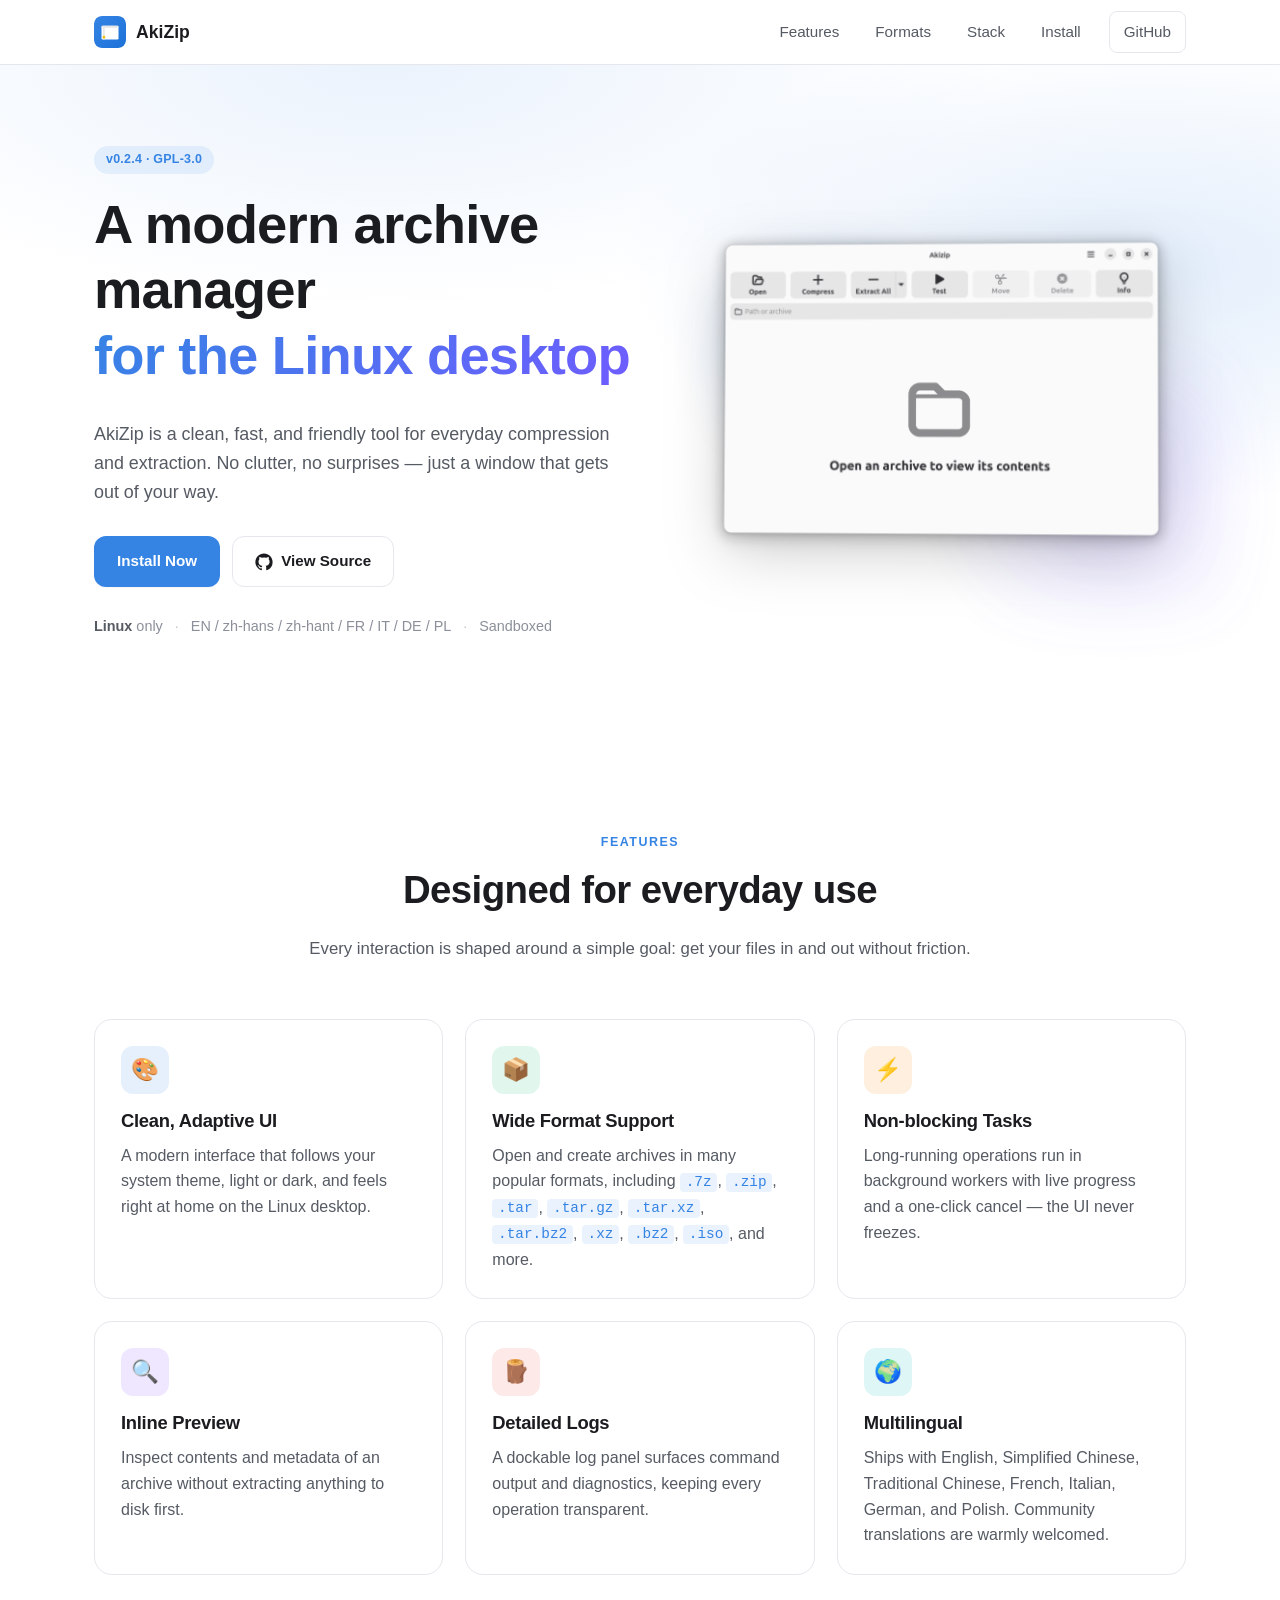
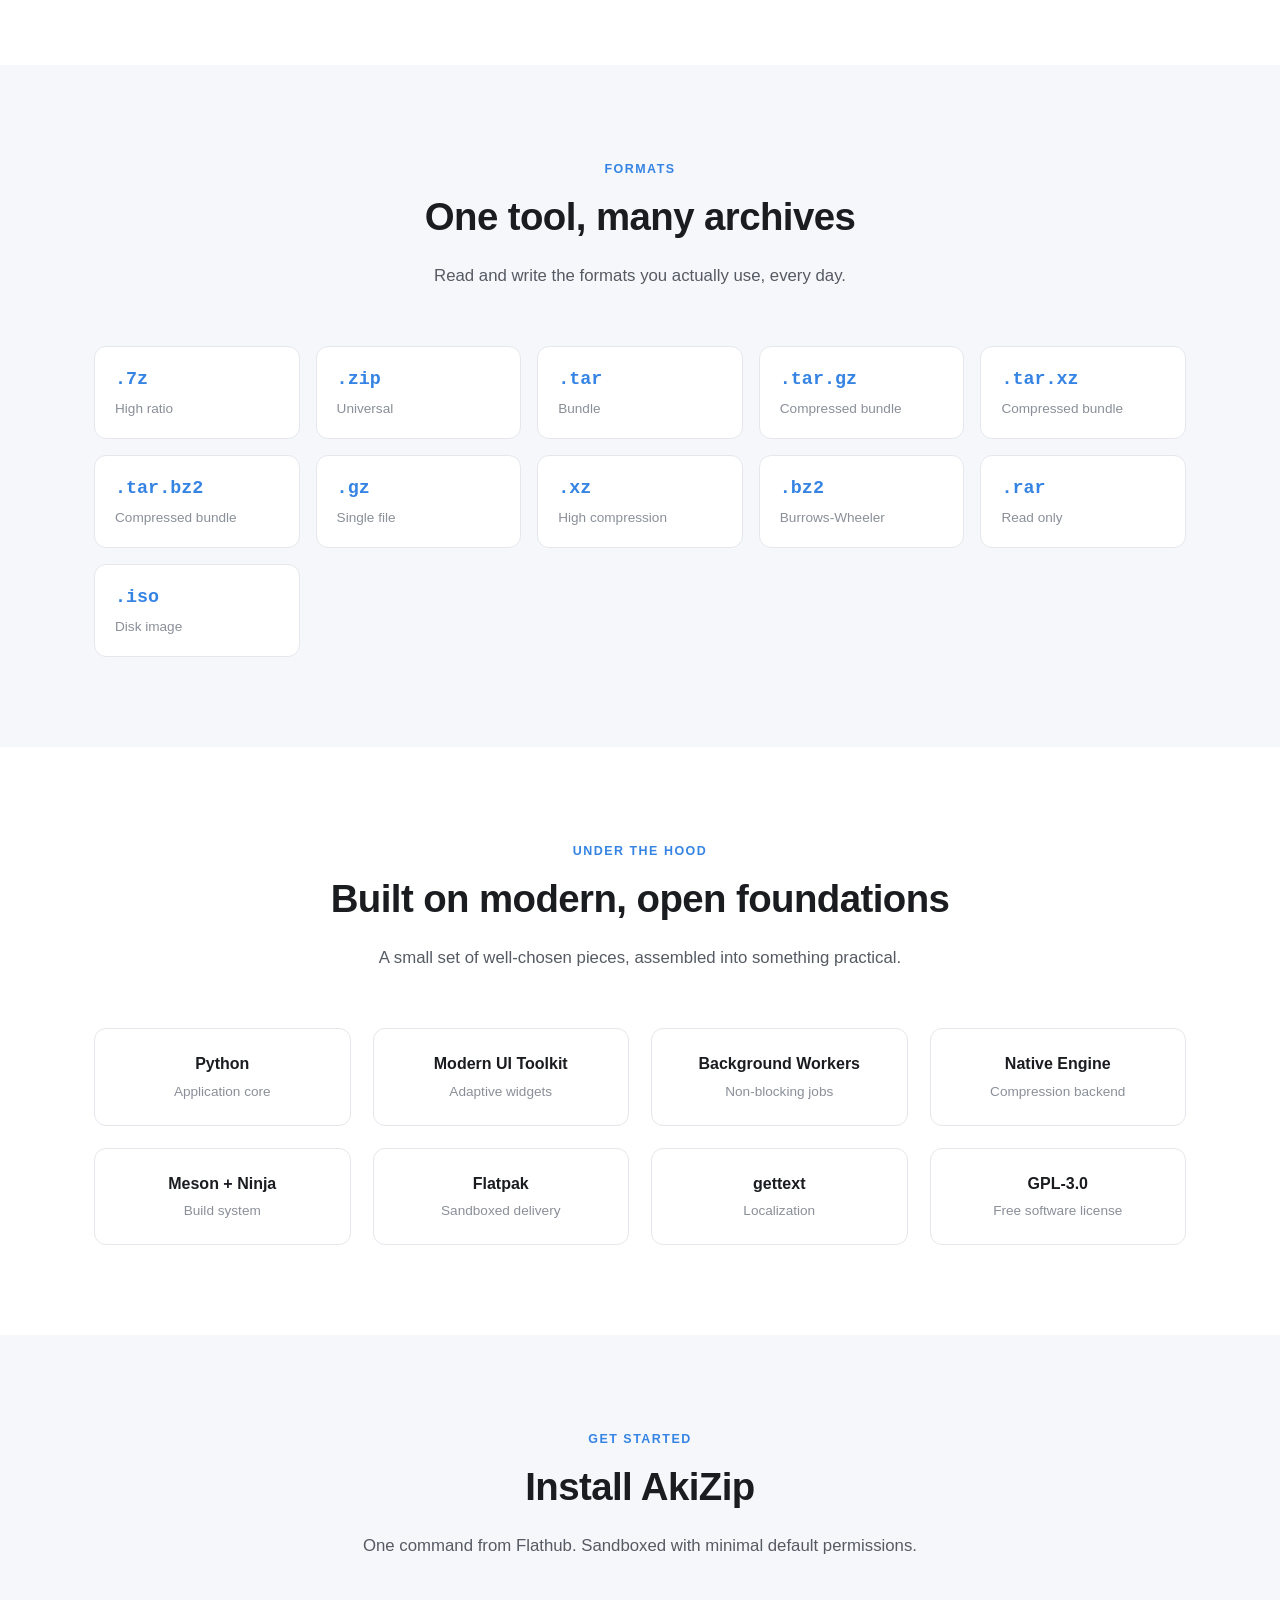
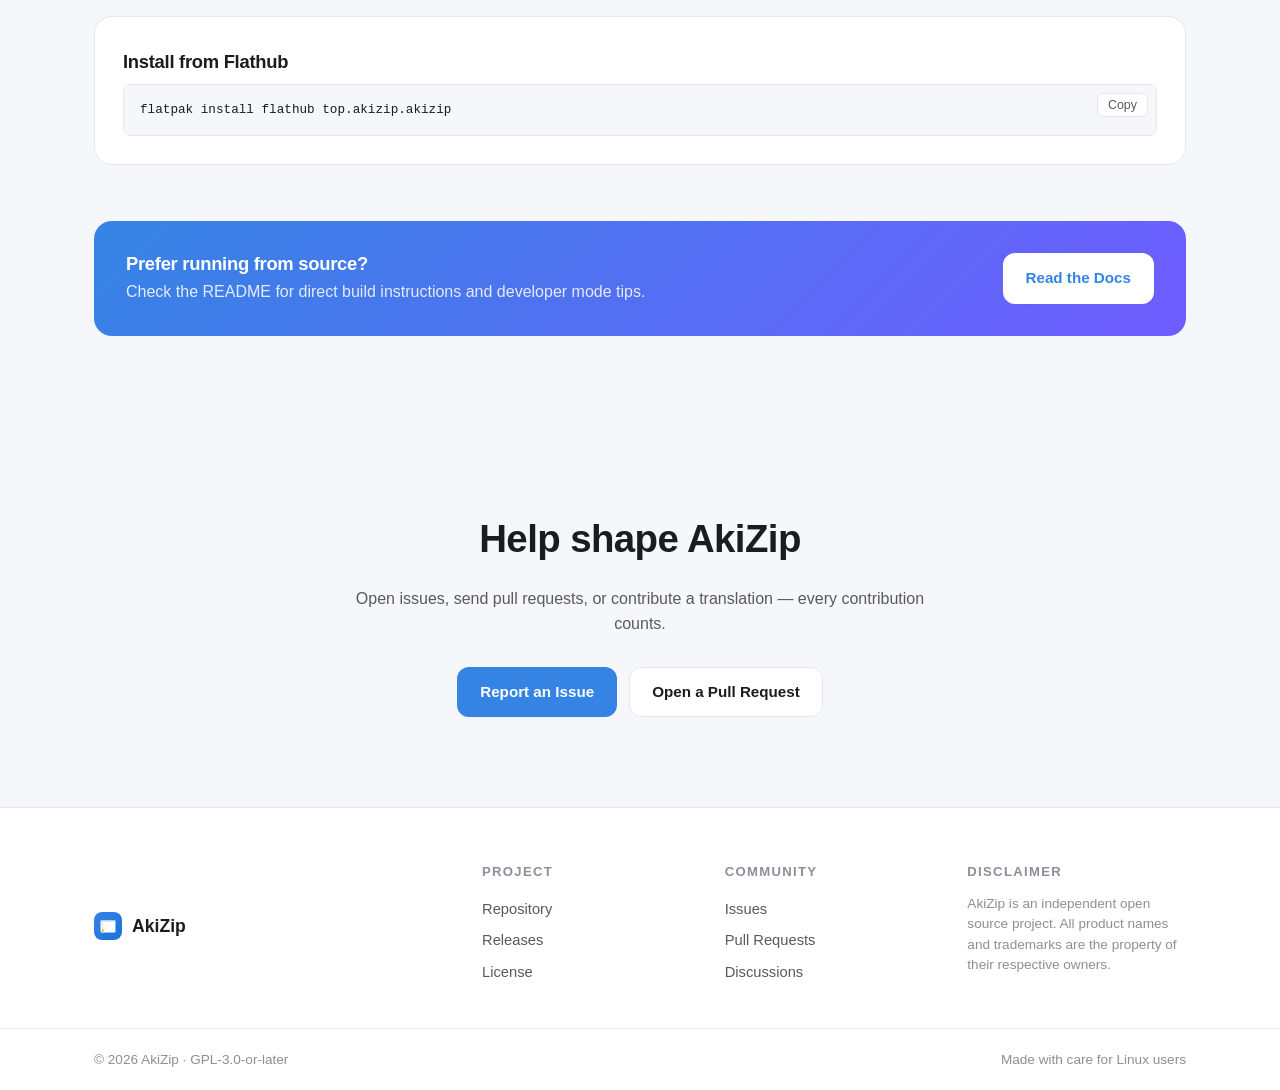
==== index.html @ b9f7ba33 "update" ====
<!DOCTYPE html>
<html lang="en">
<head>
    <meta charset="UTF-8">
    <meta name="viewport" content="width=device-width, initial-scale=1.0">
    <title>AkiZip — A Modern Archive Manager for Linux</title>
    <meta name="description" content="AkiZip is a clean, fast, and friendly archive manager designed for modern Linux desktops.">
    <link rel="stylesheet" href="style.css">
    <link rel="icon" type="image/svg+xml" href="assets/logo.svg">
</head>
<body>
    <header class="navbar">
        <div class="container nav-inner">
            <a href="#" class="brand">
                <span class="brand-icon" aria-hidden="true">
                    <img src="assets/logo.svg" alt="" width="32" height="32">
                </span>
                <span class="brand-text">AkiZip</span>
            </a>
            <nav class="nav-links">
                <a href="#features">Features</a>
                <a href="#formats">Formats</a>
                <a href="#stack">Stack</a>
                <a href="#install">Install</a>
                <a href="https://github.com/akizip/akizip" target="_blank" rel="noopener" class="nav-github">GitHub</a>
            </nav>
            <button class="nav-toggle" aria-label="Toggle menu" aria-expanded="false">
                <span></span><span></span><span></span>
            </button>
        </div>
    </header>

    <main>
        <section class="hero">
            <div class="container hero-inner">
                <div class="hero-text">
                    <span class="badge">v0.2.4 · GPL-3.0</span>
                    <h1>A modern archive manager<br><span class="gradient-text">for the Linux desktop</span></h1>
                    <p class="lede">AkiZip is a clean, fast, and friendly tool for everyday compression and extraction. No clutter, no surprises — just a window that gets out of your way.</p>
                    <div class="hero-cta">
                        <a href="#install" class="btn btn-primary">Install Now</a>
                        <a href="https://github.com/akizip/akizip" target="_blank" rel="noopener" class="btn btn-secondary">
                            <svg viewBox="0 0 24 24" width="18" height="18" fill="currentColor"><path d="M12 .5C5.65.5.5 5.65.5 12c0 5.08 3.29 9.39 7.86 10.91.57.1.78-.25.78-.55v-1.94c-3.2.69-3.87-1.54-3.87-1.54-.52-1.33-1.28-1.69-1.28-1.69-1.05-.72.08-.7.08-.7 1.16.08 1.77 1.19 1.77 1.19 1.03 1.76 2.7 1.25 3.36.96.1-.75.4-1.26.73-1.55-2.55-.29-5.24-1.28-5.24-5.69 0-1.26.45-2.29 1.19-3.1-.12-.29-.52-1.46.11-3.04 0 0 .97-.31 3.18 1.18a11.04 11.04 0 0 1 5.78 0c2.21-1.49 3.18-1.18 3.18-1.18.63 1.58.23 2.75.11 3.04.74.81 1.19 1.84 1.19 3.1 0 4.42-2.69 5.4-5.25 5.68.41.36.78 1.05.78 2.12v3.14c0 .3.21.66.79.55A11.51 11.51 0 0 0 23.5 12C23.5 5.65 18.35.5 12 .5z"/></svg>
                            View Source
                        </a>
                    </div>
                    <div class="hero-meta">
                        <span><strong>Linux</strong> only</span>
                        <span class="dot">·</span>
                        <span>EN / zh-hans / zh-hant / FR / IT / DE / PL</span>
                        <span class="dot">·</span>
                        <span>Sandboxed</span>
                    </div>
                </div>

                <div class="hero-visual">
                    <div class="screenshot-frame">
                        <img src="assets/shotcut.png" alt="AkiZip application window" class="hero-screenshot" loading="eager">
                        <div class="screenshot-glow" aria-hidden="true"></div>
                    </div>
                </div>
            </div>
        </section>

        <section id="features" class="section">
            <div class="container">
                <div class="section-head">
                    <span class="eyebrow">Features</span>
                    <h2>Designed for everyday use</h2>
                    <p class="section-sub">Every interaction is shaped around a simple goal: get your files in and out without friction.</p>
                </div>

                <div class="grid grid-3">
                    <article class="card">
                        <div class="card-icon icon-blue">🎨</div>
                        <h3>Clean, Adaptive UI</h3>
                        <p>A modern interface that follows your system theme, light or dark, and feels right at home on the Linux desktop.</p>
                    </article>
                    <article class="card">
                        <div class="card-icon icon-green">📦</div>
                        <h3>Wide Format Support</h3>
                        <p>Open and create archives in many popular formats, including <code>.7z</code>, <code>.zip</code>, <code>.tar</code>, <code>.tar.gz</code>, <code>.tar.xz</code>, <code>.tar.bz2</code>, <code>.xz</code>, <code>.bz2</code>, <code>.iso</code>, and more.</p>
                    </article>
                    <article class="card">
                        <div class="card-icon icon-orange">⚡</div>
                        <h3>Non-blocking Tasks</h3>
                        <p>Long-running operations run in background workers with live progress and a one-click cancel — the UI never freezes.</p>
                    </article>
                    <article class="card">
                        <div class="card-icon icon-purple">🔍</div>
                        <h3>Inline Preview</h3>
                        <p>Inspect contents and metadata of an archive without extracting anything to disk first.</p>
                    </article>
                    <article class="card">
                        <div class="card-icon icon-red">🪵</div>
                        <h3>Detailed Logs</h3>
                        <p>A dockable log panel surfaces command output and diagnostics, keeping every operation transparent.</p>
                    </article>
                    <article class="card">
                        <div class="card-icon icon-teal">🌍</div>
                        <h3>Multilingual</h3>
                        <p>Ships with English, Simplified Chinese, Traditional Chinese, French, Italian, German, and Polish. Community translations are warmly welcomed.</p>
                    </article>
                </div>
            </div>
        </section>

        <section id="formats" class="section section-alt">
            <div class="container">
                <div class="section-head">
                    <span class="eyebrow">Formats</span>
                    <h2>One tool, many archives</h2>
                    <p class="section-sub">Read and write the formats you actually use, every day.</p>
                </div>

                <div class="format-grid">
                    <div class="format-chip"><span class="ext">.7z</span><span class="desc">High ratio</span></div>
                    <div class="format-chip"><span class="ext">.zip</span><span class="desc">Universal</span></div>
                    <div class="format-chip"><span class="ext">.tar</span><span class="desc">Bundle</span></div>
                    <div class="format-chip"><span class="ext">.tar.gz</span><span class="desc">Compressed bundle</span></div>
                    <div class="format-chip"><span class="ext">.tar.xz</span><span class="desc">Compressed bundle</span></div>
                    <div class="format-chip"><span class="ext">.tar.bz2</span><span class="desc">Compressed bundle</span></div>
                    <div class="format-chip"><span class="ext">.gz</span><span class="desc">Single file</span></div>
                    <div class="format-chip"><span class="ext">.xz</span><span class="desc">High compression</span></div>
                    <div class="format-chip"><span class="ext">.bz2</span><span class="desc">Burrows-Wheeler</span></div>
                    <div class="format-chip"><span class="ext">.rar</span><span class="desc">Read only</span></div>
                    <div class="format-chip"><span class="ext">.iso</span><span class="desc">Disk image</span></div>
                </div>
            </div>
        </section>

        <section id="stack" class="section">
            <div class="container">
                <div class="section-head">
                    <span class="eyebrow">Under the Hood</span>
                    <h2>Built on modern, open foundations</h2>
                    <p class="section-sub">A small set of well-chosen pieces, assembled into something practical.</p>
                </div>

                <div class="grid grid-4">
                    <div class="tech-card">
                        <div class="tech-name">Python</div>
                        <div class="tech-role">Application core</div>
                    </div>
                    <div class="tech-card">
                        <div class="tech-name">Modern UI Toolkit</div>
                        <div class="tech-role">Adaptive widgets</div>
                    </div>
                    <div class="tech-card">
                        <div class="tech-name">Background Workers</div>
                        <div class="tech-role">Non-blocking jobs</div>
                    </div>
                    <div class="tech-card">
                        <div class="tech-name">Native Engine</div>
                        <div class="tech-role">Compression backend</div>
                    </div>
                    <div class="tech-card">
                        <div class="tech-name">Meson + Ninja</div>
                        <div class="tech-role">Build system</div>
                    </div>
                    <div class="tech-card">
                        <div class="tech-name">Flatpak</div>
                        <div class="tech-role">Sandboxed delivery</div>
                    </div>
                    <div class="tech-card">
                        <div class="tech-name">gettext</div>
                        <div class="tech-role">Localization</div>
                    </div>
                    <div class="tech-card">
                        <div class="tech-name">GPL-3.0</div>
                        <div class="tech-role">Free software license</div>
                    </div>
                </div>
            </div>
        </section>

        <section id="install" class="section section-alt">
            <div class="container">
                <div class="section-head">
                    <span class="eyebrow">Get Started</span>
                    <h2>Install AkiZip</h2>
                    <p class="section-sub">One command from Flathub. Sandboxed with minimal default permissions.</p>
                </div>

                <div class="install-steps">
                    <div class="step">
                        <div class="step-body">
                            <h3>Install from Flathub</h3>
                            <pre><code>flatpak install flathub top.akizip.akizip</code><button class="copy-btn" data-copy="flatpak install flathub top.akizip.akizip">Copy</button></pre>
                        </div>
                    </div>
                </div>

                <div class="cta-banner">
                    <div>
                        <h3>Prefer running from source?</h3>
                        <p>Check the README for direct build instructions and developer mode tips.</p>
                    </div>
                    <a href="https://github.com/akizip/akizip#readme" target="_blank" rel="noopener" class="btn btn-primary">Read the Docs</a>
                </div>
            </div>
        </section>

        <section class="section section-cta">
            <div class="container cta-inner">
                <h2>Help shape AkiZip</h2>
                <p>Open issues, send pull requests, or contribute a translation — every contribution counts.</p>
                <div class="hero-cta">
                    <a href="https://github.com/akizip/akizip/issues" target="_blank" rel="noopener" class="btn btn-primary">Report an Issue</a>
                    <a href="https://github.com/akizip/akizip/pulls" target="_blank" rel="noopener" class="btn btn-secondary">Open a Pull Request</a>
                </div>
            </div>
        </section>
    </main>

    <footer class="footer">
        <div class="container footer-inner">
            <div class="footer-brand">
                <span class="brand-icon" aria-hidden="true">
                    <img src="assets/logo.svg" alt="" width="28" height="28">
                </span>
                <span>AkiZip</span>
            </div>
            <div class="footer-cols">
                <div class="footer-col">
                    <h4>Project</h4>
                    <a href="https://github.com/akizip/akizip" target="_blank" rel="noopener">Repository</a>
                    <a href="https://github.com/akizip/akizip/releases" target="_blank" rel="noopener">Releases</a>
                    <a href="https://github.com/akizip/akizip/blob/main/COPYING" target="_blank" rel="noopener">License</a>
                </div>
                <div class="footer-col">
                    <h4>Community</h4>
                    <a href="https://github.com/akizip/akizip/issues" target="_blank" rel="noopener">Issues</a>
                    <a href="https://github.com/akizip/akizip/pulls" target="_blank" rel="noopener">Pull Requests</a>
                    <a href="https://github.com/akizip/akizip/discussions" target="_blank" rel="noopener">Discussions</a>
                </div>
                <div class="footer-col">
                    <h4>Disclaimer</h4>
                    <p class="footer-note">AkiZip is an independent open source project. All product names and trademarks are the property of their respective owners.</p>
                </div>
            </div>
        </div>
        <div class="footer-bottom">
            <div class="container">
                <span>© <span id="year"></span> AkiZip · GPL-3.0-or-later</span>
                <span>Made with care for Linux users</span>
            </div>
        </div>
    </footer>

    <script src="script.js"></script>
</body>
</html>
---- style.css ----
/* ============ Reset & Variables ============ */
*, *::before, *::after { box-sizing: border-box; }

:root {
    --color-bg: #ffffff;
    --color-bg-alt: #f6f7fb;
    --color-surface: #ffffff;
    --color-border: #e5e7ec;
    --color-text: #1a1c20;
    --color-text-soft: #555a63;
    --color-text-muted: #8a8f99;
    --color-primary: #3584e4;
    --color-primary-hover: #2a73d1;
    --color-primary-soft: rgba(53, 132, 228, 0.1);
    --shadow-sm: 0 1px 2px rgba(0, 0, 0, 0.04);
    --shadow-md: 0 4px 12px rgba(0, 0, 0, 0.06);
    --shadow-lg: 0 18px 40px rgba(0, 0, 0, 0.08);
    --radius-sm: 8px;
    --radius-md: 12px;
    --radius-lg: 18px;
    --radius-xl: 24px;
    --max-width: 1140px;
    --transition: 200ms cubic-bezier(0.4, 0, 0.2, 1);
}

@media (prefers-color-scheme: dark) {
    :root {
        --color-bg: #15171c;
        --color-bg-alt: #1c1f25;
        --color-surface: #20242b;
        --color-border: #2c313a;
        --color-text: #ececec;
        --color-text-soft: #b8bcc4;
        --color-text-muted: #7a8090;
        --color-primary: #5fa3ff;
        --color-primary-hover: #7eb6ff;
        --color-primary-soft: rgba(95, 163, 255, 0.15);
        --shadow-sm: 0 1px 2px rgba(0, 0, 0, 0.4);
        --shadow-md: 0 4px 12px rgba(0, 0, 0, 0.4);
        --shadow-lg: 0 18px 40px rgba(0, 0, 0, 0.5);
    }
}

html { scroll-behavior: smooth; }

body {
    margin: 0;
    font-family: -apple-system, BlinkMacSystemFont, "Segoe UI", "Inter", "Cantarell", "Roboto", "Helvetica Neue", Arial, sans-serif;
    font-size: 16px;
    line-height: 1.6;
    color: var(--color-text);
    background: var(--color-bg);
    -webkit-font-smoothing: antialiased;
    -moz-osx-font-smoothing: grayscale;
}

a {
    color: var(--color-primary);
    text-decoration: none;
    transition: color var(--transition);
}
a:hover { color: var(--color-primary-hover); }

h1, h2, h3, h4 {
    margin: 0 0 0.6em;
    line-height: 1.2;
    letter-spacing: -0.015em;
    color: var(--color-text);
}
h1 { font-size: clamp(2.2rem, 4.5vw, 3.4rem); font-weight: 800; }
h2 { font-size: clamp(1.7rem, 3vw, 2.4rem); font-weight: 700; }
h3 { font-size: 1.15rem; font-weight: 600; }
p  { margin: 0 0 1em; color: var(--color-text-soft); }

code {
    font-family: "JetBrains Mono", "SF Mono", "Menlo", "Consolas", monospace;
    font-size: 0.9em;
    background: var(--color-primary-soft);
    color: var(--color-primary);
    padding: 0.1em 0.4em;
    border-radius: 4px;
}

.container {
    max-width: var(--max-width);
    margin: 0 auto;
    padding: 0 24px;
}

/* ============ Buttons ============ */
.btn {
    display: inline-flex;
    align-items: center;
    gap: 8px;
    padding: 12px 22px;
    border-radius: var(--radius-md);
    font-weight: 600;
    font-size: 0.95rem;
    border: 1px solid transparent;
    cursor: pointer;
    transition: all var(--transition);
    white-space: nowrap;
}
.btn-primary {
    background: var(--color-primary);
    color: #fff;
    box-shadow: var(--shadow-sm);
}
.btn-primary:hover {
    background: var(--color-primary-hover);
    color: #fff;
    transform: translateY(-1px);
    box-shadow: var(--shadow-md);
}
.btn-secondary {
    background: var(--color-surface);
    color: var(--color-text);
    border-color: var(--color-border);
}
.btn-secondary:hover {
    border-color: var(--color-primary);
    color: var(--color-primary);
    transform: translateY(-1px);
}

/* ============ Navbar ============ */
.navbar {
    position: sticky;
    top: 0;
    z-index: 50;
    background: color-mix(in srgb, var(--color-bg) 85%, transparent);
    backdrop-filter: saturate(160%) blur(14px);
    -webkit-backdrop-filter: saturate(160%) blur(14px);
    border-bottom: 1px solid var(--color-border);
}
.nav-inner {
    display: flex;
    align-items: center;
    justify-content: space-between;
    height: 64px;
}
.brand {
    display: flex;
    align-items: center;
    gap: 10px;
    font-weight: 700;
    color: var(--color-text);
    font-size: 1.1rem;
}
.brand:hover { color: var(--color-text); }
.brand-icon { display: inline-flex; }
.nav-links {
    display: flex;
    gap: 8px;
    align-items: center;
}
.nav-links a {
    color: var(--color-text-soft);
    padding: 8px 14px;
    border-radius: var(--radius-sm);
    font-weight: 500;
    font-size: 0.95rem;
}
.nav-links a:hover {
    color: var(--color-text);
    background: var(--color-bg-alt);
}
.nav-github {
    border: 1px solid var(--color-border);
    margin-left: 6px;
}
.nav-toggle {
    display: none;
    background: transparent;
    border: 0;
    padding: 8px;
    cursor: pointer;
    flex-direction: column;
    gap: 5px;
}
.nav-toggle span {
    display: block;
    width: 22px;
    height: 2px;
    background: var(--color-text);
    border-radius: 2px;
    transition: all var(--transition);
}

@media (max-width: 820px) {
    .nav-links {
        position: absolute;
        top: 64px;
        left: 0;
        right: 0;
        flex-direction: column;
        align-items: stretch;
        background: var(--color-bg);
        border-bottom: 1px solid var(--color-border);
        padding: 12px 24px 18px;
        gap: 4px;
        max-height: 0;
        overflow: hidden;
        opacity: 0;
        transition: all var(--transition);
    }
    .nav-links.open {
        max-height: 360px;
        opacity: 1;
        padding-top: 12px;
    }
    .nav-toggle { display: flex; }
}

/* ============ Hero ============ */
.hero {
    padding: 80px 0 100px;
    background:
        radial-gradient(ellipse 80% 60% at 30% 0%, var(--color-primary-soft), transparent 60%),
        radial-gradient(ellipse 60% 50% at 90% 30%, color-mix(in srgb, var(--color-primary) 14%, transparent), transparent 70%);
}
.hero-inner {
    display: grid;
    grid-template-columns: 1.1fr 1fr;
    gap: 56px;
    align-items: center;
}
.badge {
    display: inline-block;
    padding: 4px 12px;
    border-radius: 999px;
    background: var(--color-primary-soft);
    color: var(--color-primary);
    font-size: 0.78rem;
    font-weight: 600;
    letter-spacing: 0.02em;
    margin-bottom: 18px;
}
.gradient-text {
    background: linear-gradient(135deg, var(--color-primary), #6f5cff);
    -webkit-background-clip: text;
    background-clip: text;
    color: transparent;
}
.lede {
    font-size: 1.12rem;
    color: var(--color-text-soft);
    max-width: 540px;
}
.hero-cta {
    display: flex;
    flex-wrap: wrap;
    gap: 12px;
    margin-top: 30px;
}
.hero-meta {
    display: flex;
    gap: 12px;
    align-items: center;
    margin-top: 28px;
    font-size: 0.9rem;
    color: var(--color-text-muted);
    flex-wrap: wrap;
}
.hero-meta strong { color: var(--color-text-soft); }
.hero-meta .dot { opacity: 0.5; }

@media (max-width: 900px) {
    .hero { padding: 60px 0 70px; }
    .hero-inner { grid-template-columns: 1fr; gap: 40px; }
}

/* ============ Hero Screenshot ============ */
.hero-visual {
    display: flex;
    justify-content: center;
    align-items: center;
}
.screenshot-frame {
    position: relative;
    width: 100%;
    max-width: 640px;
    transform: perspective(1600px) rotateY(-4deg) rotateX(2deg);
    transition: transform 600ms cubic-bezier(0.4, 0, 0.2, 1);
}
.screenshot-frame:hover {
    transform: perspective(1600px) rotateY(0deg) rotateX(0deg);
}
.hero-screenshot {
    display: block;
    width: 100%;
    height: auto;
    position: relative;
    z-index: 2;
    filter: drop-shadow(0 18px 30px rgba(0, 0, 0, 0.18)) drop-shadow(0 4px 10px rgba(0, 0, 0, 0.08));
}
.screenshot-glow {
    position: absolute;
    inset: -10% -8% -14% -8%;
    background:
        radial-gradient(40% 50% at 30% 40%, color-mix(in srgb, var(--color-primary) 35%, transparent), transparent 60%),
        radial-gradient(50% 60% at 80% 70%, color-mix(in srgb, #6f5cff 30%, transparent), transparent 65%);
    filter: blur(28px);
    opacity: 0.7;
    z-index: 1;
    pointer-events: none;
}

/* Logo image alignment */
.brand-icon img,
.footer-brand .brand-icon img {
    display: block;
    border-radius: 8px;
}

/* ============ Generic Section ============ */
.section { padding: 90px 0; }
.section-alt { background: var(--color-bg-alt); }
.section-head {
    text-align: center;
    max-width: 680px;
    margin: 0 auto 56px;
}
.section-sub {
    color: var(--color-text-soft);
    font-size: 1.05rem;
}
.eyebrow {
    display: inline-block;
    margin-bottom: 14px;
    text-transform: uppercase;
    letter-spacing: 0.12em;
    font-size: 0.78rem;
    font-weight: 700;
    color: var(--color-primary);
}

/* ============ Grid layouts ============ */
.grid {
    display: grid;
    gap: 22px;
}
.grid-3 { grid-template-columns: repeat(3, 1fr); }
.grid-4 { grid-template-columns: repeat(4, 1fr); }
@media (max-width: 900px) {
    .grid-3 { grid-template-columns: repeat(2, 1fr); }
    .grid-4 { grid-template-columns: repeat(2, 1fr); }
}
@media (max-width: 560px) {
    .grid-3, .grid-4 { grid-template-columns: 1fr; }
}

/* ============ Feature Cards ============ */
.card {
    background: var(--color-surface);
    border: 1px solid var(--color-border);
    border-radius: var(--radius-lg);
    padding: 26px;
    transition: all var(--transition);
}
.card:hover {
    transform: translateY(-3px);
    border-color: color-mix(in srgb, var(--color-primary) 40%, var(--color-border));
    box-shadow: var(--shadow-md);
}
.card-icon {
    width: 48px;
    height: 48px;
    border-radius: 12px;
    display: inline-flex;
    align-items: center;
    justify-content: center;
    font-size: 1.4rem;
    margin-bottom: 16px;
}
.icon-blue   { background: rgba(53, 132, 228, 0.12); }
.icon-green  { background: rgba(46, 194, 126, 0.14); }
.icon-orange { background: rgba(255, 153, 49, 0.16); }
.icon-purple { background: rgba(154, 99, 255, 0.16); }
.icon-red    { background: rgba(237, 99, 96, 0.14); }
.icon-teal   { background: rgba(60, 200, 199, 0.16); }
.card p { margin: 0; }

/* ============ Format chips ============ */
.format-grid {
    display: grid;
    grid-template-columns: repeat(auto-fill, minmax(180px, 1fr));
    gap: 16px;
}
.format-chip {
    background: var(--color-surface);
    border: 1px solid var(--color-border);
    border-radius: var(--radius-md);
    padding: 18px 20px;
    display: flex;
    flex-direction: column;
    gap: 4px;
    transition: all var(--transition);
}
.format-chip:hover {
    transform: translateY(-2px);
    border-color: var(--color-primary);
    box-shadow: var(--shadow-sm);
}
.format-chip .ext {
    font-family: "JetBrains Mono", "SF Mono", "Menlo", monospace;
    font-size: 1.15rem;
    font-weight: 700;
    color: var(--color-primary);
}
.format-chip .desc {
    font-size: 0.85rem;
    color: var(--color-text-muted);
}

/* ============ Tech cards ============ */
.tech-card {
    background: var(--color-surface);
    border: 1px solid var(--color-border);
    border-radius: var(--radius-md);
    padding: 22px 20px;
    text-align: center;
    transition: all var(--transition);
}
.tech-card:hover {
    transform: translateY(-2px);
    border-color: var(--color-primary);
}
.tech-name {
    font-weight: 700;
    color: var(--color-text);
    margin-bottom: 4px;
}
.tech-role {
    font-size: 0.85rem;
    color: var(--color-text-muted);
}

/* ============ Install steps ============ */
.install-steps {
    display: flex;
    flex-direction: column;
    gap: 22px;
    margin-bottom: 56px;
}
.step {
    background: var(--color-surface);
    border: 1px solid var(--color-border);
    border-radius: var(--radius-lg);
    padding: 28px;
    display: grid;
    grid-template-columns: 1fr;
    gap: 20px;
    align-items: flex-start;
}
.step-num {
    width: 44px;
    height: 44px;
    background: var(--color-primary);
    color: #fff;
    font-weight: 700;
    font-size: 1.1rem;
    border-radius: 50%;
    display: inline-flex;
    align-items: center;
    justify-content: center;
}
.step-body h3 { margin-top: 6px; }
.step-body pre {
    background: var(--color-bg-alt);
    border: 1px solid var(--color-border);
    border-radius: var(--radius-sm);
    padding: 14px 60px 14px 16px;
    margin: 8px 0 0;
    overflow-x: auto;
    position: relative;
    font-family: "JetBrains Mono", "SF Mono", "Menlo", monospace;
    font-size: 0.88rem;
    line-height: 1.55;
    color: var(--color-text);
}
.step-body pre code {
    background: transparent;
    color: inherit;
    padding: 0;
}
.copy-btn {
    position: absolute;
    top: 8px;
    right: 8px;
    background: var(--color-surface);
    border: 1px solid var(--color-border);
    color: var(--color-text-soft);
    padding: 4px 10px;
    border-radius: 6px;
    font-size: 0.78rem;
    cursor: pointer;
    transition: all var(--transition);
}
.copy-btn:hover {
    color: var(--color-primary);
    border-color: var(--color-primary);
}
.copy-btn.copied {
    background: var(--color-primary);
    color: #fff;
    border-color: var(--color-primary);
}

@media (max-width: 600px) {
    .step { grid-template-columns: 1fr; padding: 22px; }
    .step-num { width: 40px; height: 40px; }
}

/* ============ CTA banner ============ */
.cta-banner {
    background: linear-gradient(135deg, var(--color-primary), #6f5cff);
    border-radius: var(--radius-lg);
    padding: 32px;
    color: #fff;
    display: flex;
    flex-wrap: wrap;
    align-items: center;
    justify-content: space-between;
    gap: 18px;
}
.cta-banner h3 { color: #fff; margin: 0 0 4px; }
.cta-banner p { color: rgba(255, 255, 255, 0.85); margin: 0; }
.cta-banner .btn-primary {
    background: #fff;
    color: var(--color-primary);
}
.cta-banner .btn-primary:hover { background: rgba(255, 255, 255, 0.92); }

/* ============ Bottom CTA ============ */
.section-cta { background: var(--color-bg-alt); }
.cta-inner {
    text-align: center;
    max-width: 640px;
    margin: 0 auto;
}
.cta-inner .hero-cta { justify-content: center; }

/* ============ Footer ============ */
.footer {
    background: var(--color-surface);
    border-top: 1px solid var(--color-border);
    padding-top: 56px;
    color: var(--color-text-soft);
    font-size: 0.92rem;
}
.footer-inner {
    display: grid;
    grid-template-columns: 1fr 2fr;
    gap: 36px;
    padding-bottom: 40px;
}
.footer-brand {
    display: flex;
    align-items: center;
    gap: 10px;
    font-weight: 700;
    color: var(--color-text);
    font-size: 1.1rem;
}
.footer-cols {
    display: grid;
    grid-template-columns: repeat(3, 1fr);
    gap: 24px;
}
.footer-col h4 {
    font-size: 0.82rem;
    text-transform: uppercase;
    letter-spacing: 0.1em;
    color: var(--color-text-muted);
    margin-bottom: 14px;
}
.footer-col a {
    display: block;
    color: var(--color-text-soft);
    padding: 4px 0;
}
.footer-col a:hover { color: var(--color-primary); }
.footer-note {
    font-size: 0.85rem;
    color: var(--color-text-muted);
    line-height: 1.5;
    margin: 0;
}
.footer-bottom {
    border-top: 1px solid var(--color-border);
    padding: 20px 0;
    font-size: 0.85rem;
    color: var(--color-text-muted);
}
.footer-bottom .container {
    display: flex;
    justify-content: space-between;
    flex-wrap: wrap;
    gap: 10px;
}

@media (max-width: 800px) {
    .footer-inner { grid-template-columns: 1fr; gap: 24px; }
    .footer-cols { grid-template-columns: 1fr 1fr; }
}
@media (max-width: 480px) {
    .footer-cols { grid-template-columns: 1fr; }
    .section { padding: 64px 0; }
    .hero { padding: 48px 0 60px; }
}

/* ============ Reveal-on-scroll ============ */
.reveal {
    opacity: 0;
    transform: translateY(20px);
    transition: opacity 600ms ease, transform 600ms ease;
}
.reveal.visible {
    opacity: 1;
    transform: translateY(0);
}
@media (prefers-reduced-motion: reduce) {
    *, *::before, *::after {
        animation-duration: 0.01ms !important;
        transition-duration: 0.01ms !important;
    }
    .reveal { opacity: 1; transform: none; }
    .screenshot-frame { transform: none !important; }
}
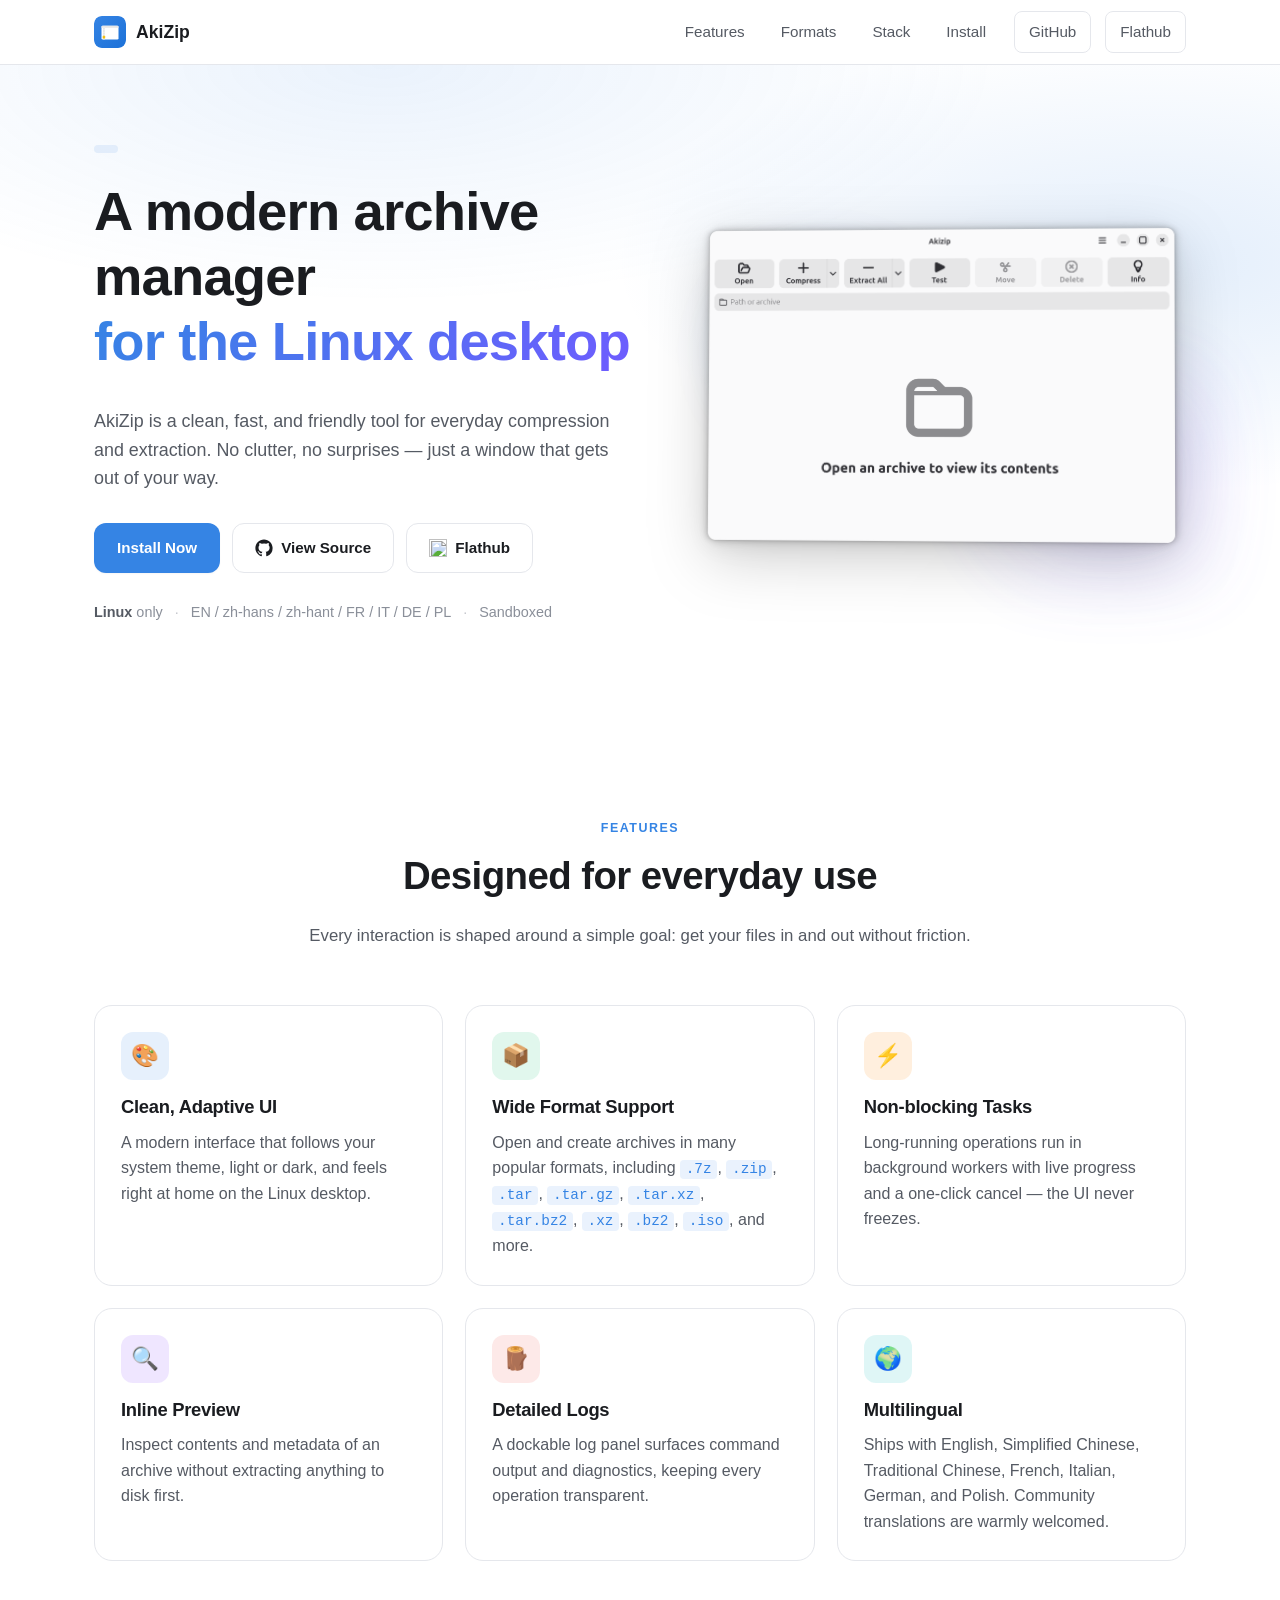
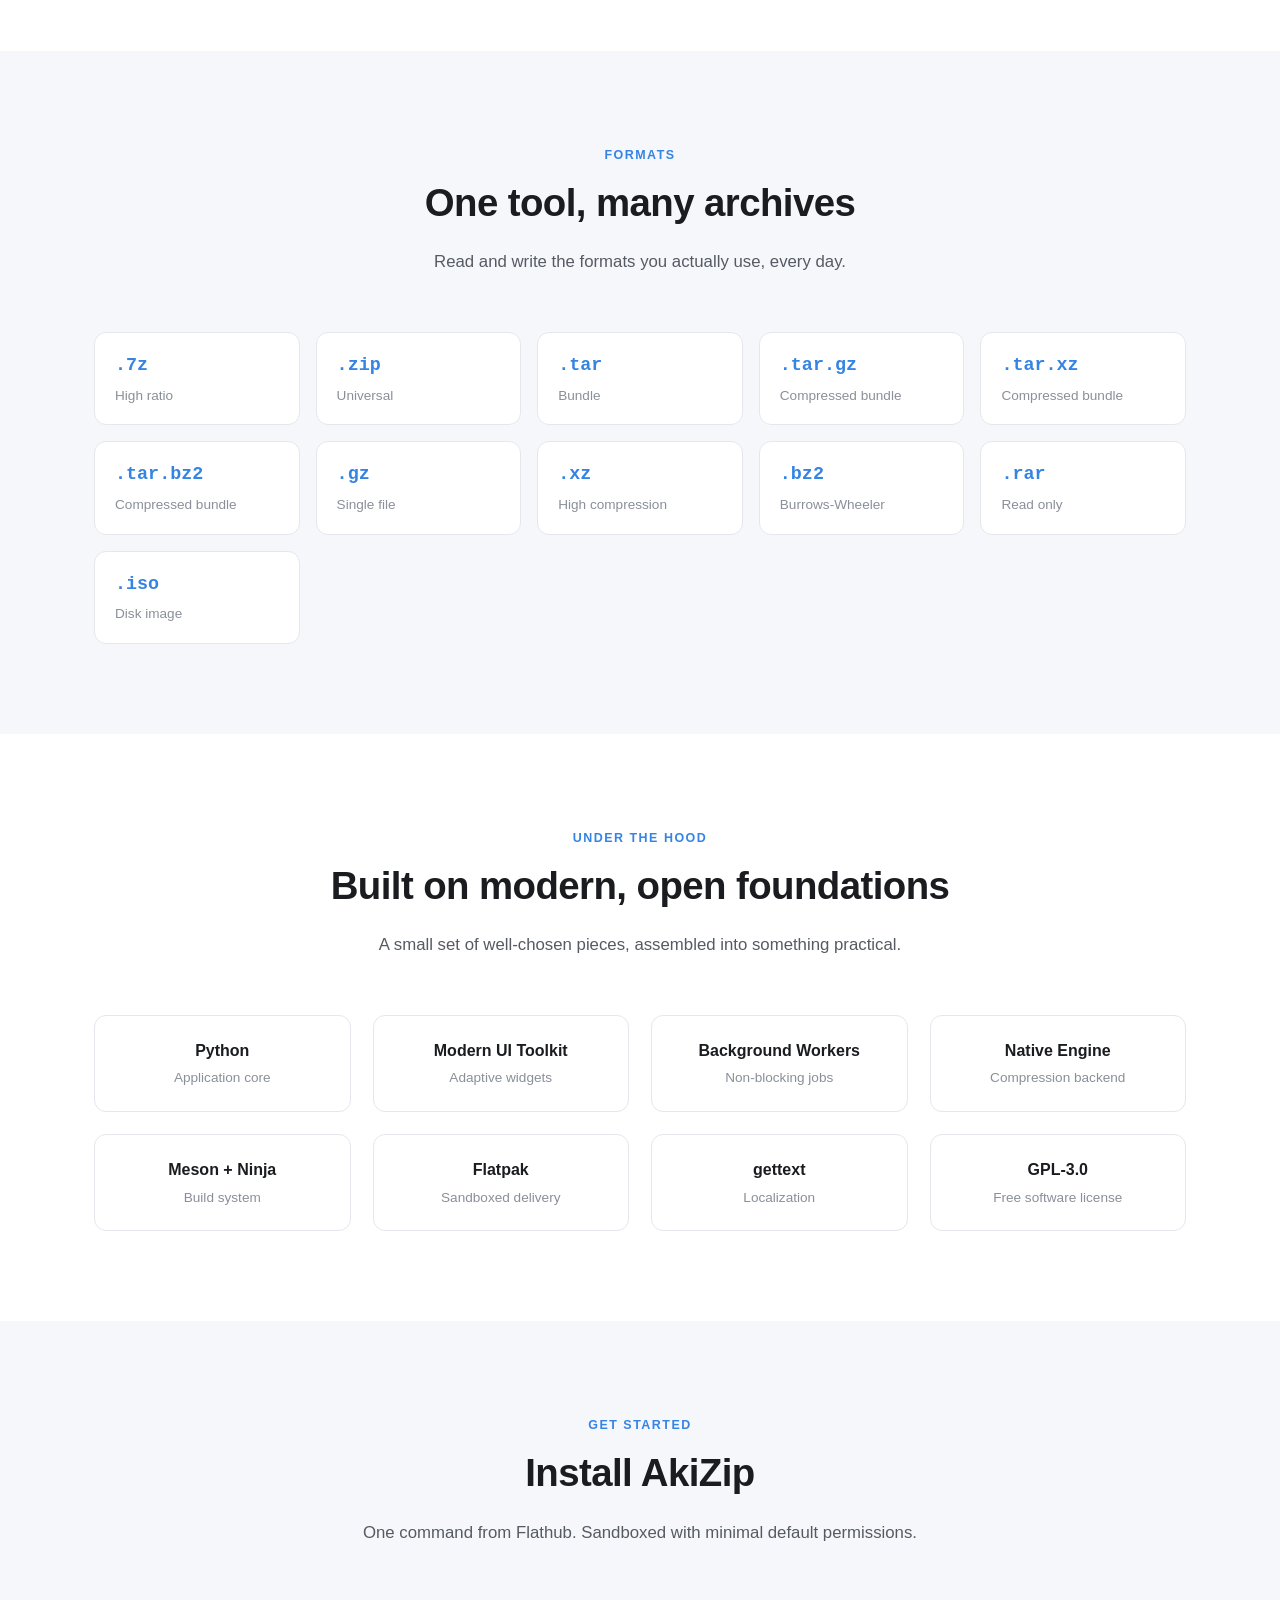
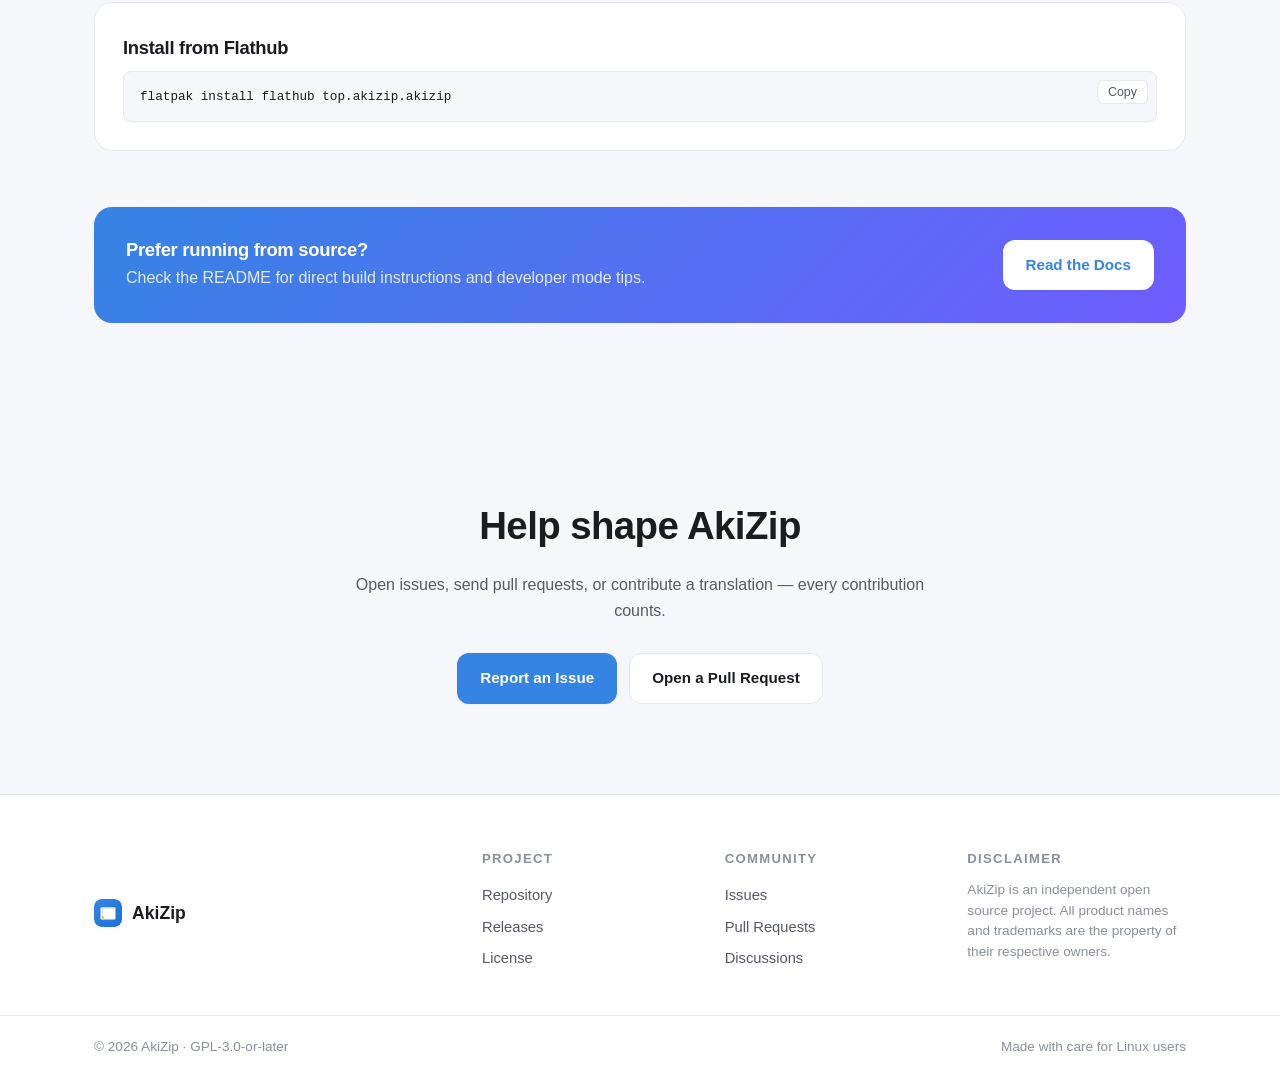
==== commit 63f9adde: "auto version update, add flathub link" ====
--- a/index.html
+++ b/index.html
@@ -23,6 +23,7 @@
                 <a href="#stack">Stack</a>
                 <a href="#install">Install</a>
                 <a href="https://github.com/akizip/akizip" target="_blank" rel="noopener" class="nav-github">GitHub</a>
+                <a href="https://flathub.org/en/apps/top.akizip.akizip" target="_blank" rel="noopener" class="nav-github">Flathub</a>
             </nav>
             <button class="nav-toggle" aria-label="Toggle menu" aria-expanded="false">
                 <span></span><span></span><span></span>
@@ -34,7 +35,7 @@
         <section class="hero">
             <div class="container hero-inner">
                 <div class="hero-text">
-                    <span class="badge">v0.2.4 · GPL-3.0</span>
+                    <span class="badge" id="version-badge"></span>
                     <h1>A modern archive manager<br><span class="gradient-text">for the Linux desktop</span></h1>
                     <p class="lede">AkiZip is a clean, fast, and friendly tool for everyday compression and extraction. No clutter, no surprises — just a window that gets out of your way.</p>
                     <div class="hero-cta">
@@ -42,6 +43,10 @@
                         <a href="https://github.com/akizip/akizip" target="_blank" rel="noopener" class="btn btn-secondary">
                             <svg viewBox="0 0 24 24" width="18" height="18" fill="currentColor"><path d="M12 .5C5.65.5.5 5.65.5 12c0 5.08 3.29 9.39 7.86 10.91.57.1.78-.25.78-.55v-1.94c-3.2.69-3.87-1.54-3.87-1.54-.52-1.33-1.28-1.69-1.28-1.69-1.05-.72.08-.7.08-.7 1.16.08 1.77 1.19 1.77 1.19 1.03 1.76 2.7 1.25 3.36.96.1-.75.4-1.26.73-1.55-2.55-.29-5.24-1.28-5.24-5.69 0-1.26.45-2.29 1.19-3.1-.12-.29-.52-1.46.11-3.04 0 0 .97-.31 3.18 1.18a11.04 11.04 0 0 1 5.78 0c2.21-1.49 3.18-1.18 3.18-1.18.63 1.58.23 2.75.11 3.04.74.81 1.19 1.84 1.19 3.1 0 4.42-2.69 5.4-5.25 5.68.41.36.78 1.05.78 2.12v3.14c0 .3.21.66.79.55A11.51 11.51 0 0 0 23.5 12C23.5 5.65 18.35.5 12 .5z"/></svg>
                             View Source
+                        </a>
+                        <a href="https://flathub.org/en/apps/top.akizip.akizip" target="_blank" rel="noopener" class="btn btn-secondary">
+                            <img src="https://flathub.org/favicon.svg" alt="" width="18" height="18">
+                            Flathub
                         </a>
                     </div>
                     <div class="hero-meta">
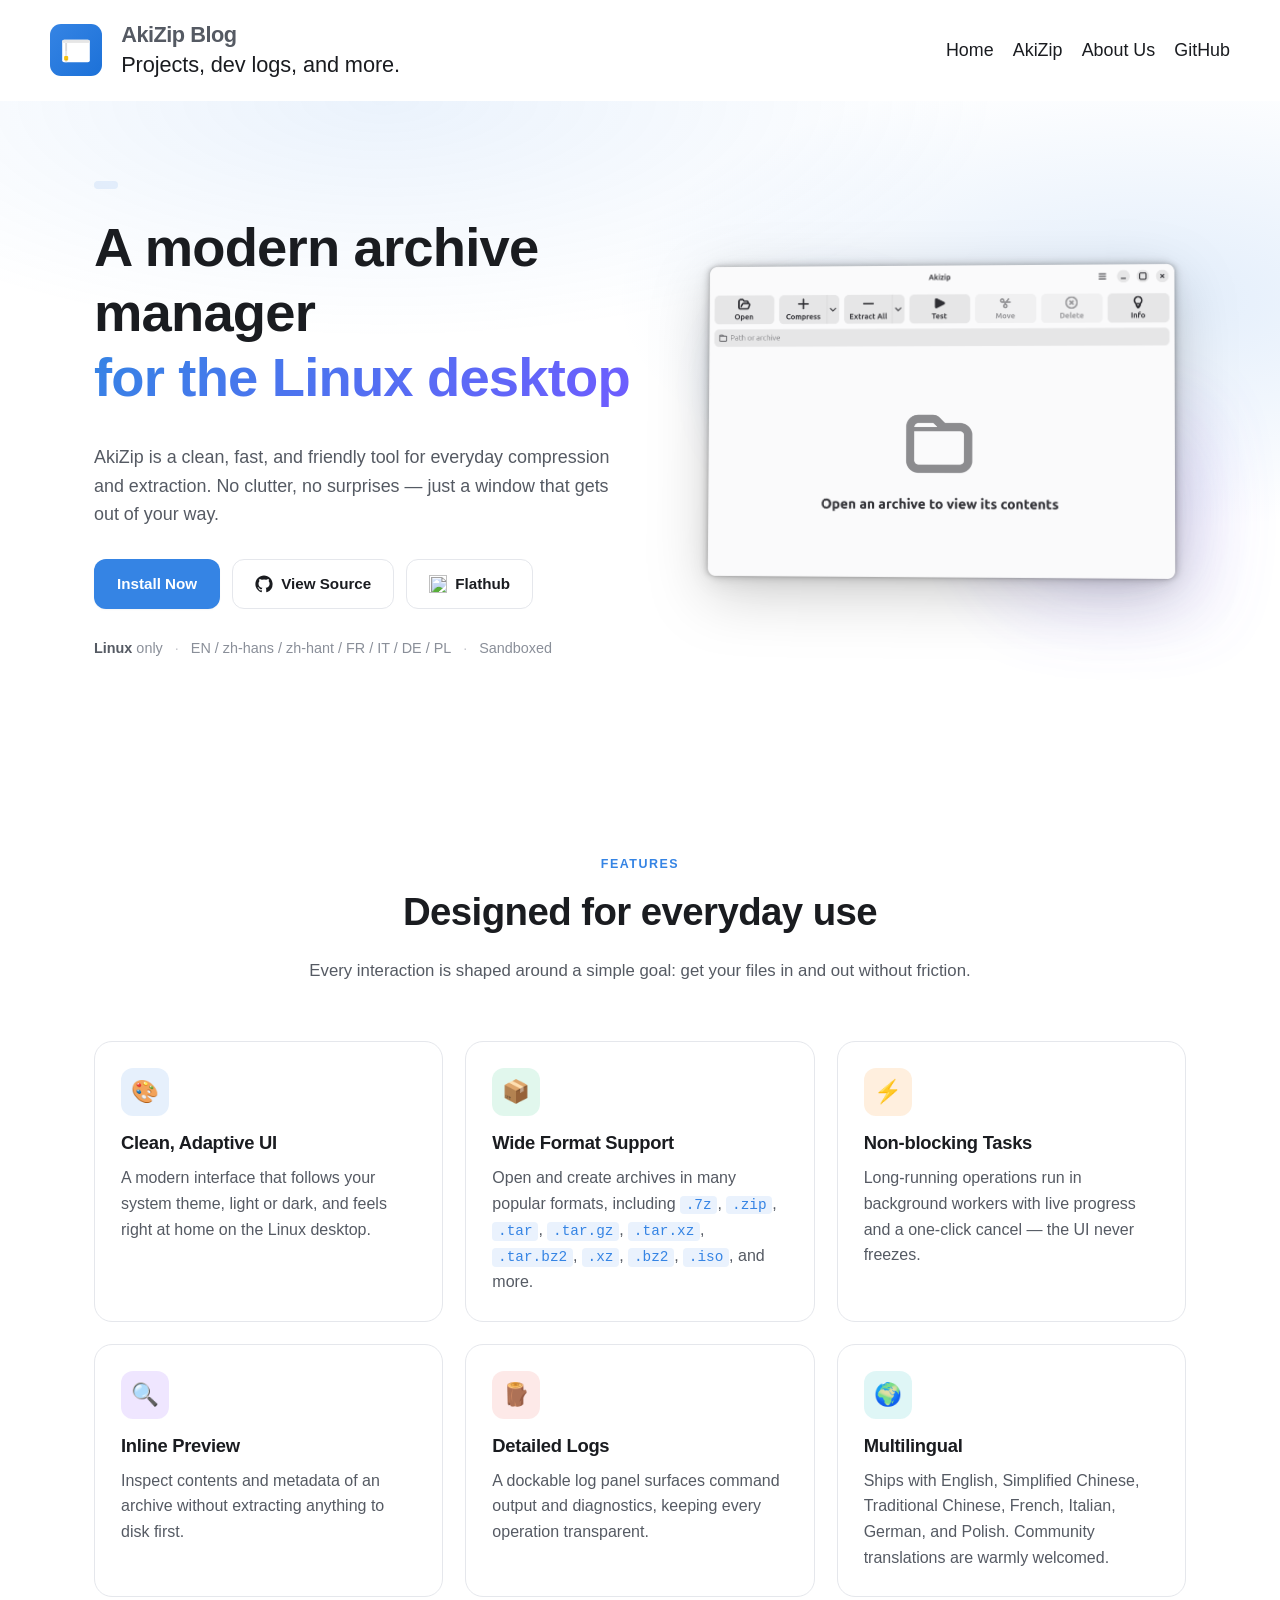
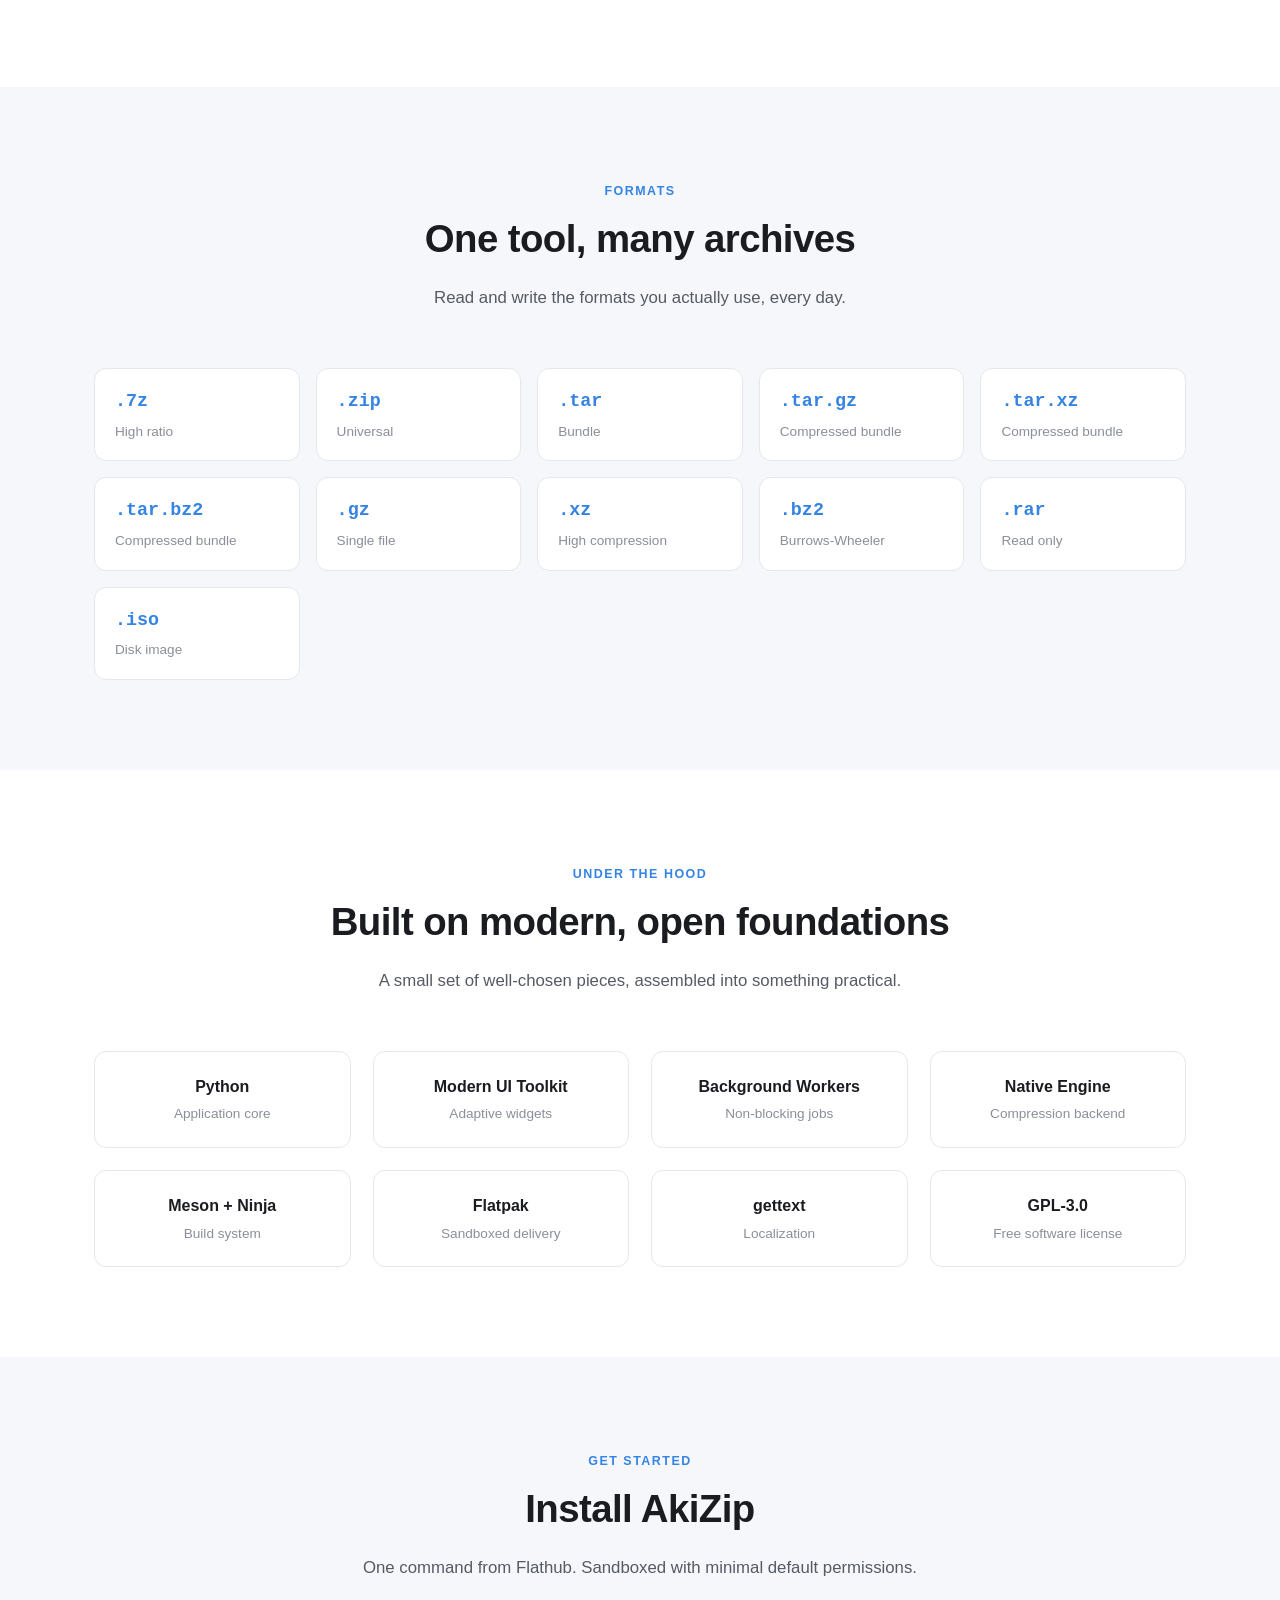
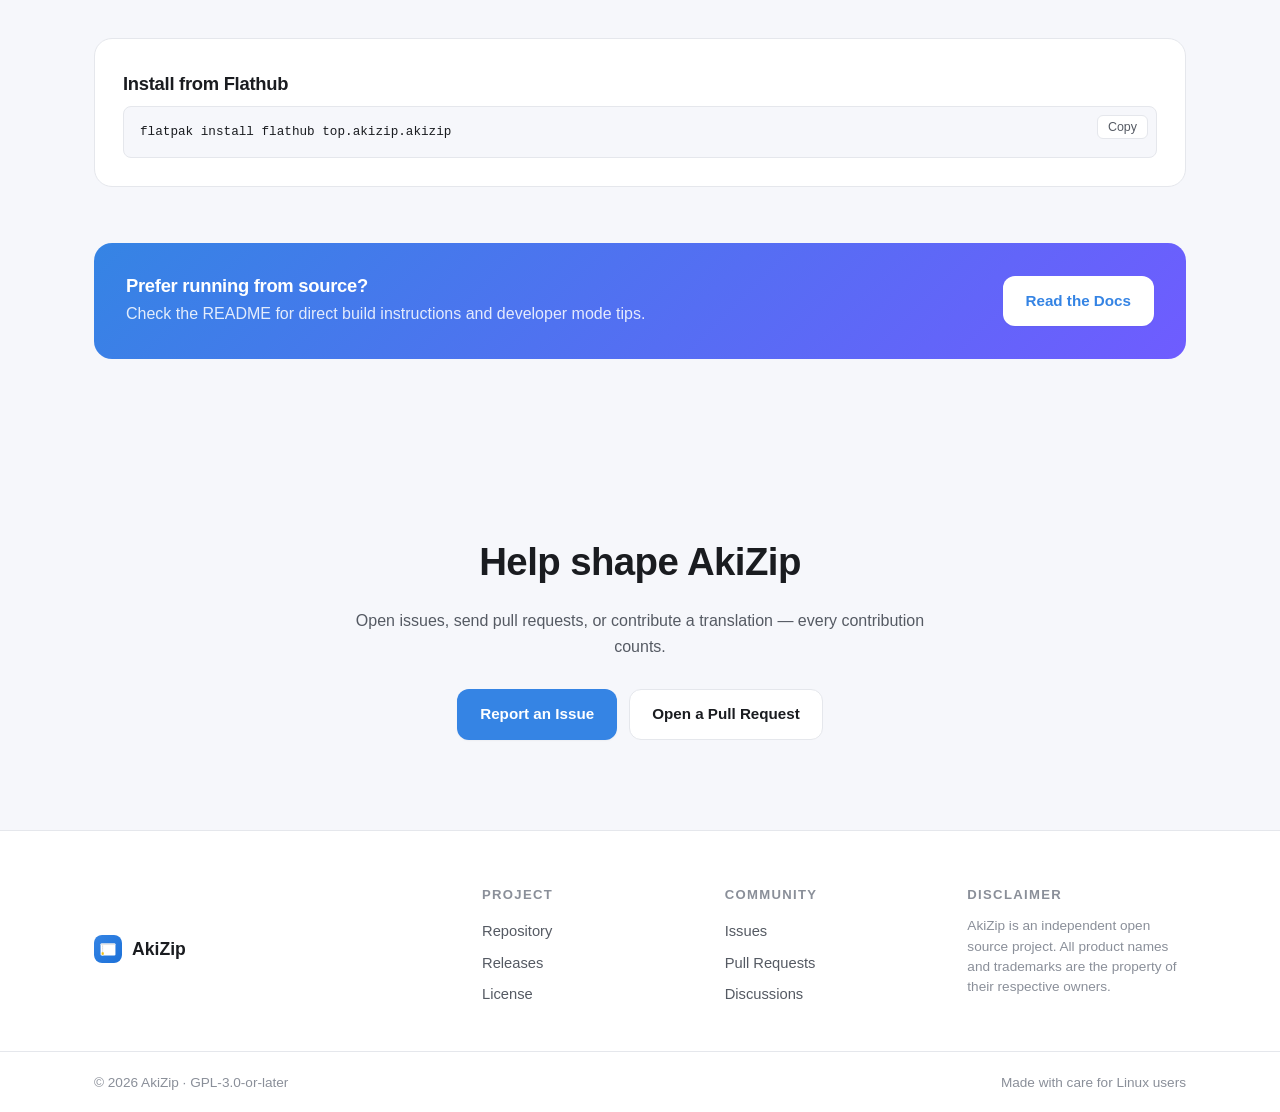
==== commit 08602107: "new header" ====
--- a/index.html
+++ b/index.html
@@ -9,24 +9,26 @@
     <link rel="icon" type="image/svg+xml" href="assets/logo.svg">
 </head>
 <body>
-    <header class="navbar">
-        <div class="container nav-inner">
-            <a href="#" class="brand">
-                <span class="brand-icon" aria-hidden="true">
-                    <img src="assets/logo.svg" alt="" width="32" height="32">
-                </span>
-                <span class="brand-text">AkiZip</span>
-            </a>
-            <nav class="nav-links">
-                <a href="#features">Features</a>
-                <a href="#formats">Formats</a>
-                <a href="#stack">Stack</a>
-                <a href="#install">Install</a>
-                <a href="https://github.com/akizip/akizip" target="_blank" rel="noopener" class="nav-github">GitHub</a>
-                <a href="https://flathub.org/en/apps/top.akizip.akizip" target="_blank" rel="noopener" class="nav-github">Flathub</a>
+    <header class="blog-header navbar">
+        <div class="blog-header-inner">
+            <div class="blog-identity">
+                <a href="https://blog.akizip.top/" class="blog-logo" aria-label="AkiZip Blog home">
+                    <img src="assets/logo.svg" alt="AkiZip Blog" width="52" height="52">
+                </a>
+                <div class="blog-branding">
+                    <p class="blog-title"><a href="https://blog.akizip.top/">AkiZip Blog</a></p>
+                    <p class="blog-tagline">Projects, dev logs, and more.</p>
+                </div>
+            </div>
+
+            <nav class="nav-links blog-navigation" aria-label="Navigation">
+                <a href="https://blog.akizip.top/">Home</a>
+                <a href="https://blog.akizip.top/akizip">AkiZip</a>
+                <a href="https://blog.akizip.top/about-us/">About Us</a>
+                <a href="https://github.com/AkiZip">GitHub</a>
             </nav>
-            <button class="nav-toggle" aria-label="Toggle menu" aria-expanded="false">
-                <span></span><span></span><span></span>
+            <button class="nav-toggle" aria-label="Open menu" aria-expanded="false">
+                <span></span><span></span>
             </button>
         </div>
     </header>
--- a/style.css
+++ b/style.css
@@ -123,51 +123,78 @@
     transform: translateY(-1px);
 }
 
-/* ============ Navbar ============ */
-.navbar {
-    position: sticky;
-    top: 0;
+/* ============ Blog header ============ */
+.blog-header {
+    position: relative;
     z-index: 50;
-    background: color-mix(in srgb, var(--color-bg) 85%, transparent);
-    backdrop-filter: saturate(160%) blur(14px);
-    -webkit-backdrop-filter: saturate(160%) blur(14px);
-    border-bottom: 1px solid var(--color-border);
-}
-.nav-inner {
+    color: var(--color-text);
+    background: var(--color-surface);
+}
+.blog-header-inner {
+    width: min(100%, 1440px);
+    margin: 0 auto;
+    padding: 20px clamp(30px, 5vw, 50px);
     display: flex;
     align-items: center;
     justify-content: space-between;
-    height: 64px;
-}
-.brand {
-    display: flex;
-    align-items: center;
-    gap: 10px;
+    gap: 1.2rem;
+}
+.blog-identity {
+    display: flex;
+    align-items: center;
+    gap: 1.2rem;
+    min-width: 0;
+}
+.blog-logo {
+    display: inline-flex;
+    flex: 0 0 52px;
+    line-height: 0;
+}
+.blog-logo img {
+    display: block;
+    width: 52px;
+    height: 52px;
+}
+.blog-branding {
+    display: flex;
+    flex-direction: column;
+    align-items: flex-start;
+    gap: 0;
+}
+.blog-title,
+.blog-tagline {
+    margin: 0;
+    line-height: 1.4;
+}
+.blog-title {
+    font-size: clamp(1.125rem, 1.125rem + ((1vw - 0.2rem) * 0.392), 1.375rem);
     font-weight: 700;
-    color: var(--color-text);
-    font-size: 1.1rem;
-}
-.brand:hover { color: var(--color-text); }
-.brand-icon { display: inline-flex; }
-.nav-links {
-    display: flex;
-    gap: 8px;
-    align-items: center;
-}
-.nav-links a {
-    color: var(--color-text-soft);
-    padding: 8px 14px;
-    border-radius: var(--radius-sm);
-    font-weight: 500;
-    font-size: 0.95rem;
-}
-.nav-links a:hover {
-    color: var(--color-text);
-    background: var(--color-bg-alt);
-}
-.nav-github {
-    border: 1px solid var(--color-border);
-    margin-left: 6px;
+    letter-spacing: -0.5px;
+}
+.blog-title a,
+.blog-navigation a {
+    color: inherit;
+    text-decoration: none;
+}
+.blog-title a:hover,
+.blog-navigation a:hover {
+    text-decoration: underline;
+    text-underline-offset: 0.1em;
+}
+.blog-tagline {
+    color: var(--color-text);
+    font-size: clamp(1.125rem, 1.125rem + ((1vw - 0.2rem) * 0.392), 1.375rem);
+    font-weight: 300;
+    letter-spacing: -0.1px;
+}
+.blog-navigation {
+    display: flex;
+    align-items: center;
+    justify-content: flex-end;
+    flex-wrap: wrap;
+    gap: 1.2rem;
+    font-size: clamp(1rem, 1rem + ((1vw - 0.2rem) * 0.196), 1.125rem);
+    font-weight: 300;
 }
 .nav-toggle {
     display: none;
@@ -180,24 +207,29 @@
 }
 .nav-toggle span {
     display: block;
-    width: 22px;
-    height: 2px;
+    width: 24px;
+    height: 1.5px;
     background: var(--color-text);
-    border-radius: 2px;
     transition: all var(--transition);
 }
 
-@media (max-width: 820px) {
+@media (prefers-color-scheme: dark) {
+    .blog-header { color: var(--color-text); }
+    .blog-header a { color: #5fa3ff; }
+}
+
+@media (max-width: 781px) {
+    .blog-header-inner { padding-inline: 30px; }
+    .blog-tagline { display: none; }
     .nav-links {
         position: absolute;
-        top: 64px;
+        top: 100%;
         left: 0;
         right: 0;
         flex-direction: column;
         align-items: stretch;
-        background: var(--color-bg);
-        border-bottom: 1px solid var(--color-border);
-        padding: 12px 24px 18px;
+        background: var(--color-surface);
+        padding: 0 30px;
         gap: 4px;
         max-height: 0;
         overflow: hidden;
@@ -205,10 +237,12 @@
         transition: all var(--transition);
     }
     .nav-links.open {
-        max-height: 360px;
+        max-height: 280px;
         opacity: 1;
-        padding-top: 12px;
+        padding-top: 20px;
+        padding-bottom: 20px;
     }
+    .nav-links a { padding: 8px 0; }
     .nav-toggle { display: flex; }
 }
 
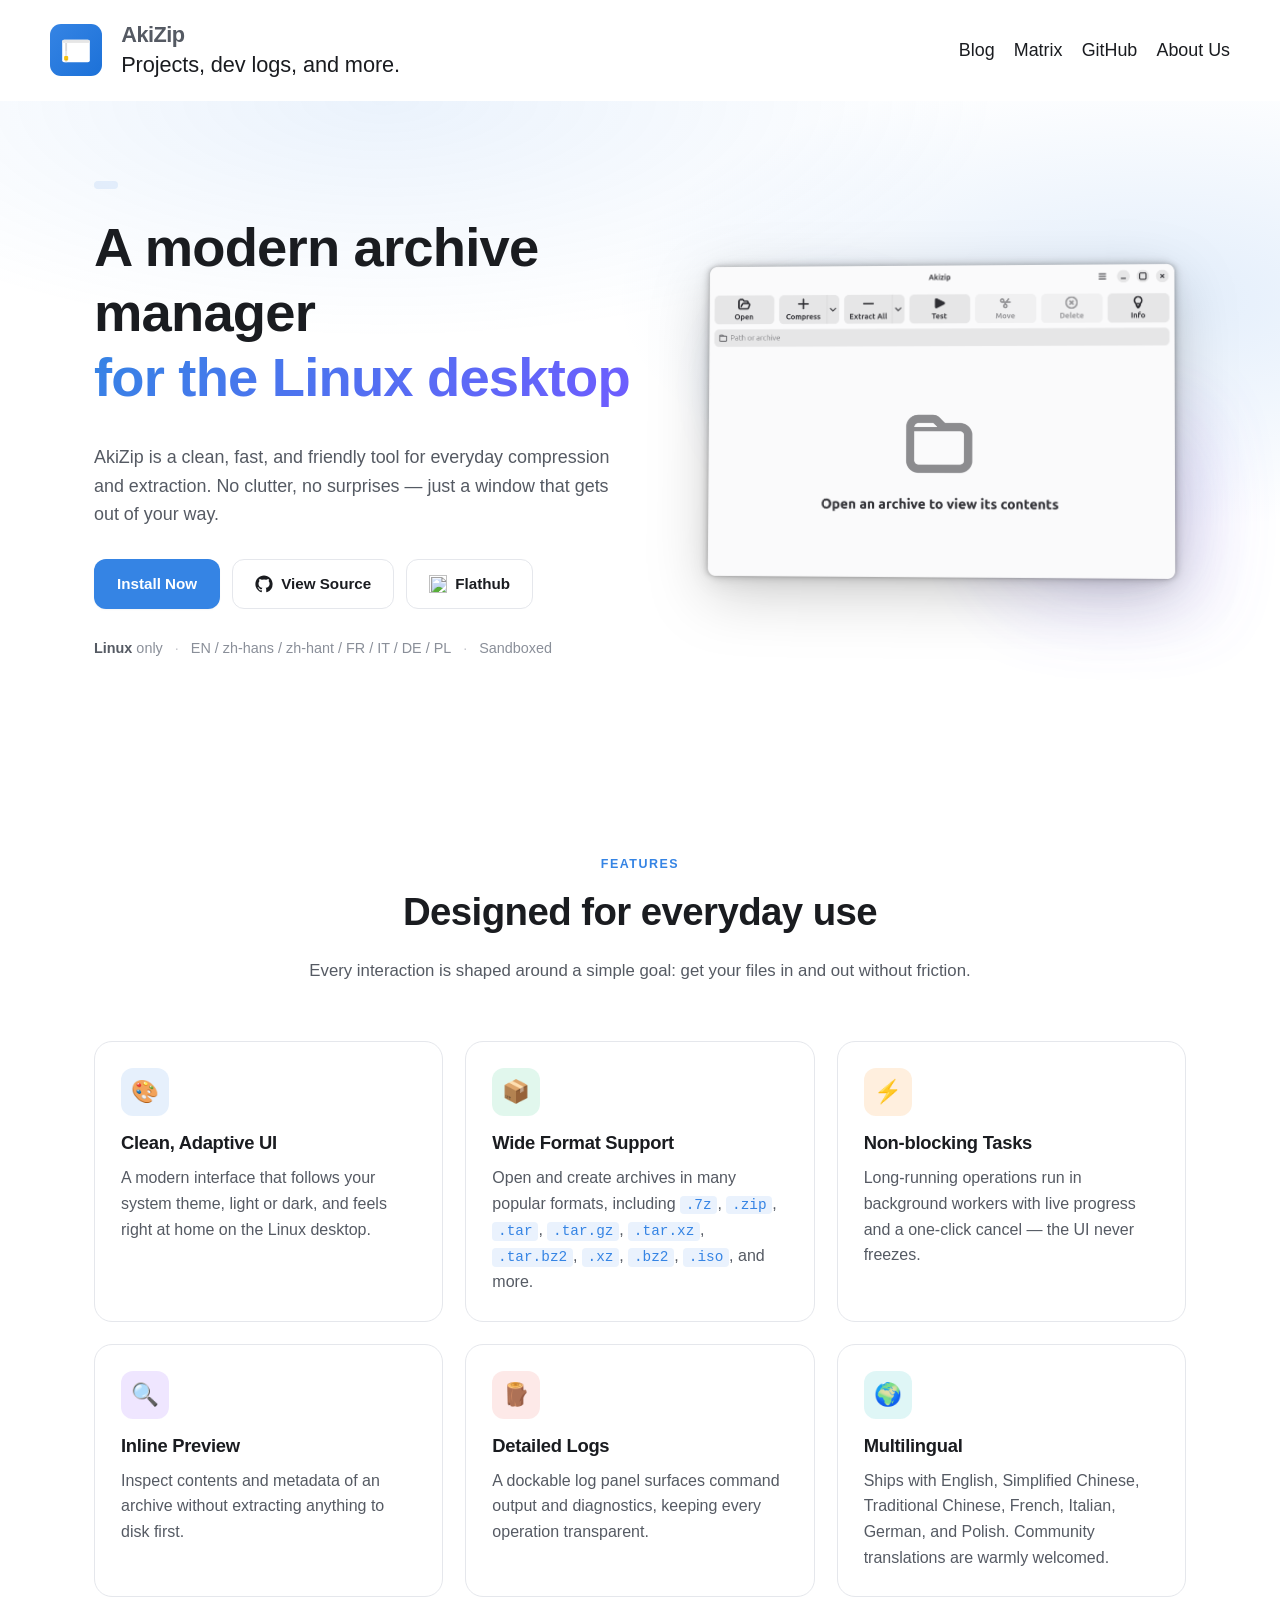
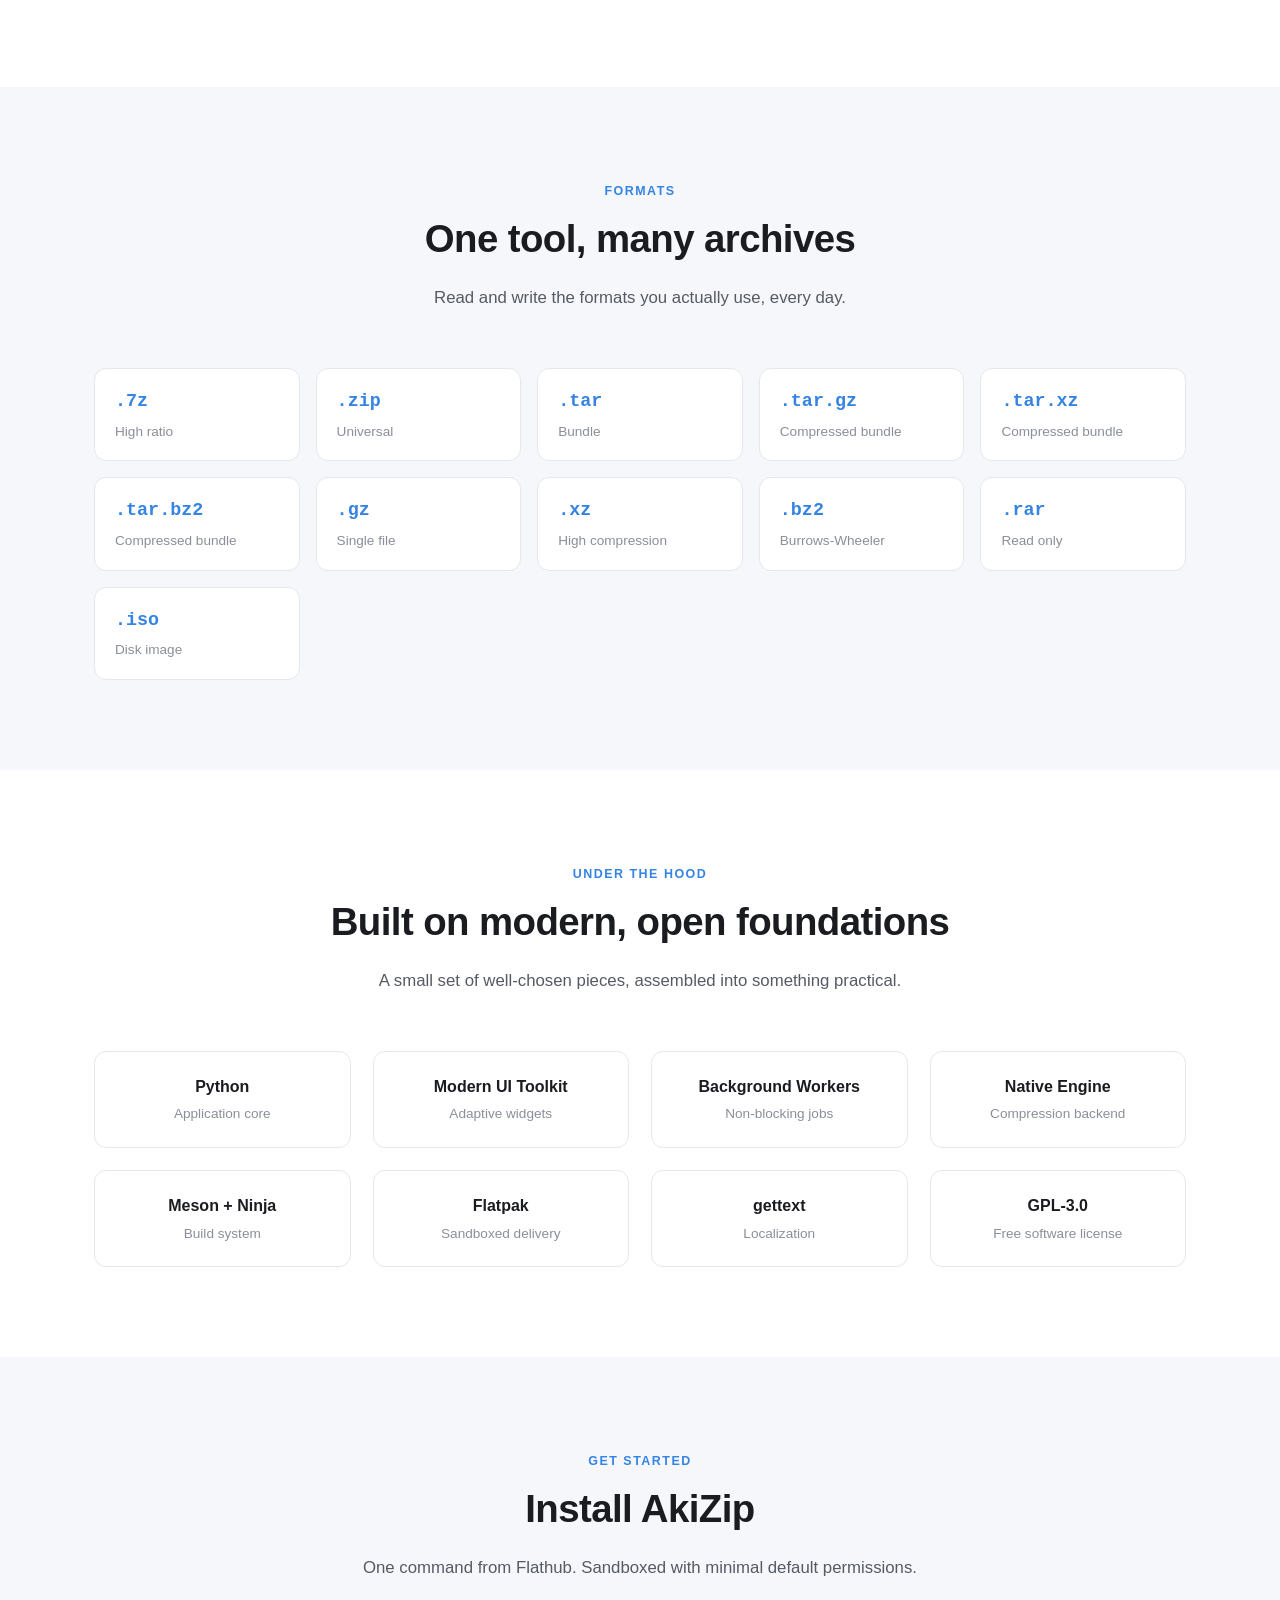
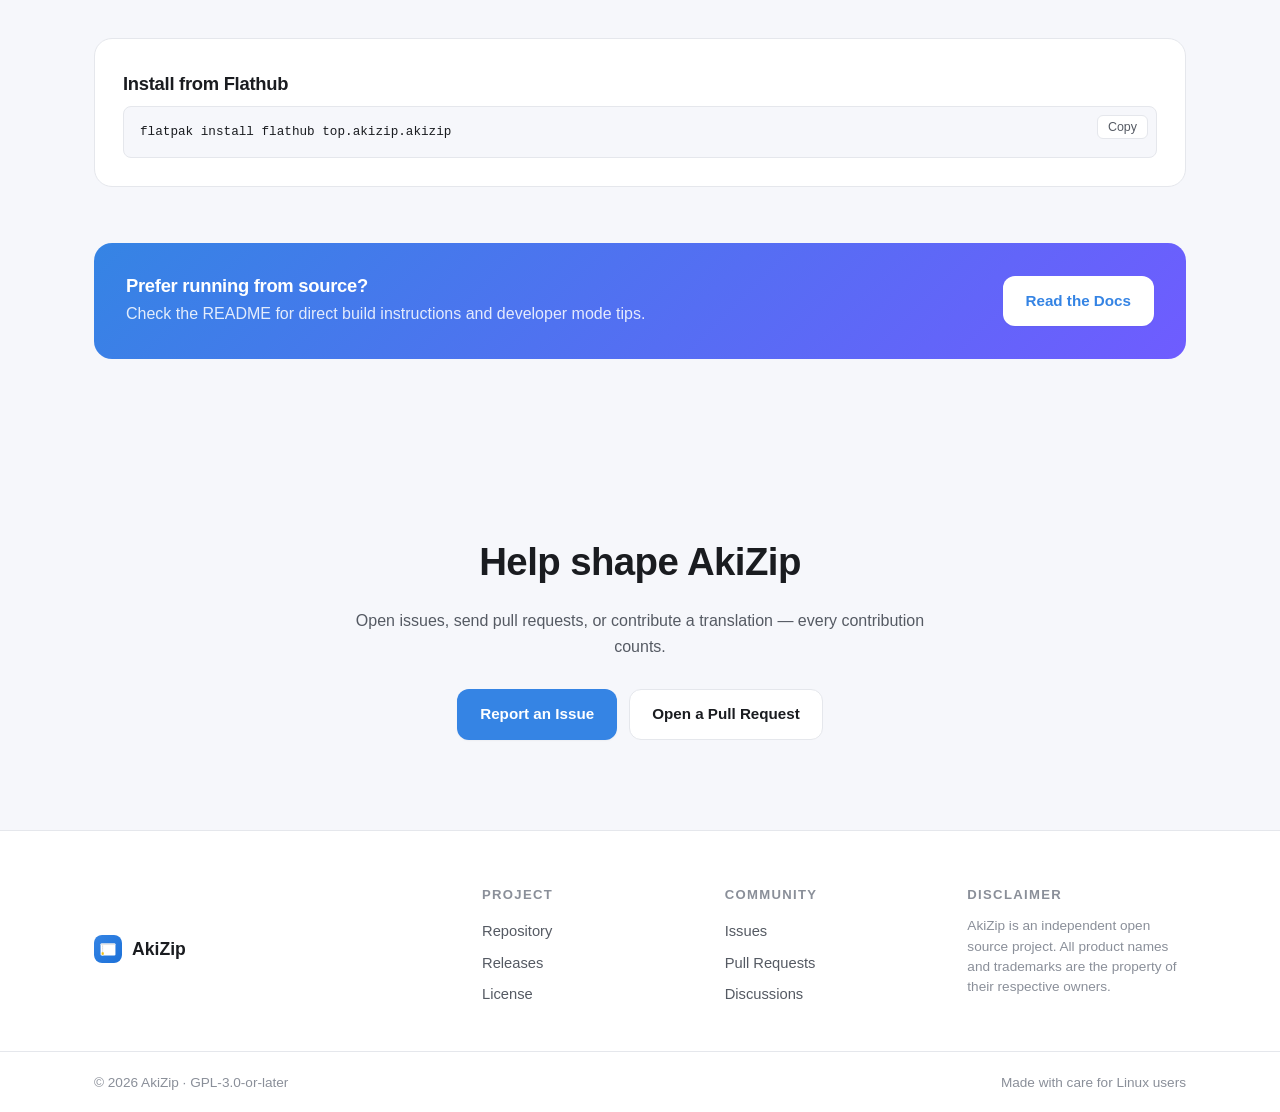
==== commit 11cfe412: "header" ====
--- a/index.html
+++ b/index.html
@@ -12,20 +12,20 @@
     <header class="blog-header navbar">
         <div class="blog-header-inner">
             <div class="blog-identity">
-                <a href="https://blog.akizip.top/" class="blog-logo" aria-label="AkiZip Blog home">
-                    <img src="assets/logo.svg" alt="AkiZip Blog" width="52" height="52">
+                <a href="https://blog.akizip.top/" class="blog-logo" aria-label="AkiZip home">
+                    <img src="assets/logo.svg" alt="AkiZip" width="52" height="52">
                 </a>
                 <div class="blog-branding">
-                    <p class="blog-title"><a href="https://blog.akizip.top/">AkiZip Blog</a></p>
+                    <p class="blog-title"><a href="https://blog.akizip.top/">AkiZip</a></p>
                     <p class="blog-tagline">Projects, dev logs, and more.</p>
                 </div>
             </div>
 
             <nav class="nav-links blog-navigation" aria-label="Navigation">
-                <a href="https://blog.akizip.top/">Home</a>
-                <a href="https://blog.akizip.top/akizip">AkiZip</a>
+                <a href="https://blog.akizip.top/">Blog</a>
+                <a href="https://matrix.to/#/#akizip:matrix.org" target="_blank" rel="noopener">Matrix</a>
+                <a href="https://github.com/AkiZip">GitHub</a>
                 <a href="https://blog.akizip.top/about-us/">About Us</a>
-                <a href="https://github.com/AkiZip">GitHub</a>
             </nav>
             <button class="nav-toggle" aria-label="Open menu" aria-expanded="false">
                 <span></span><span></span>
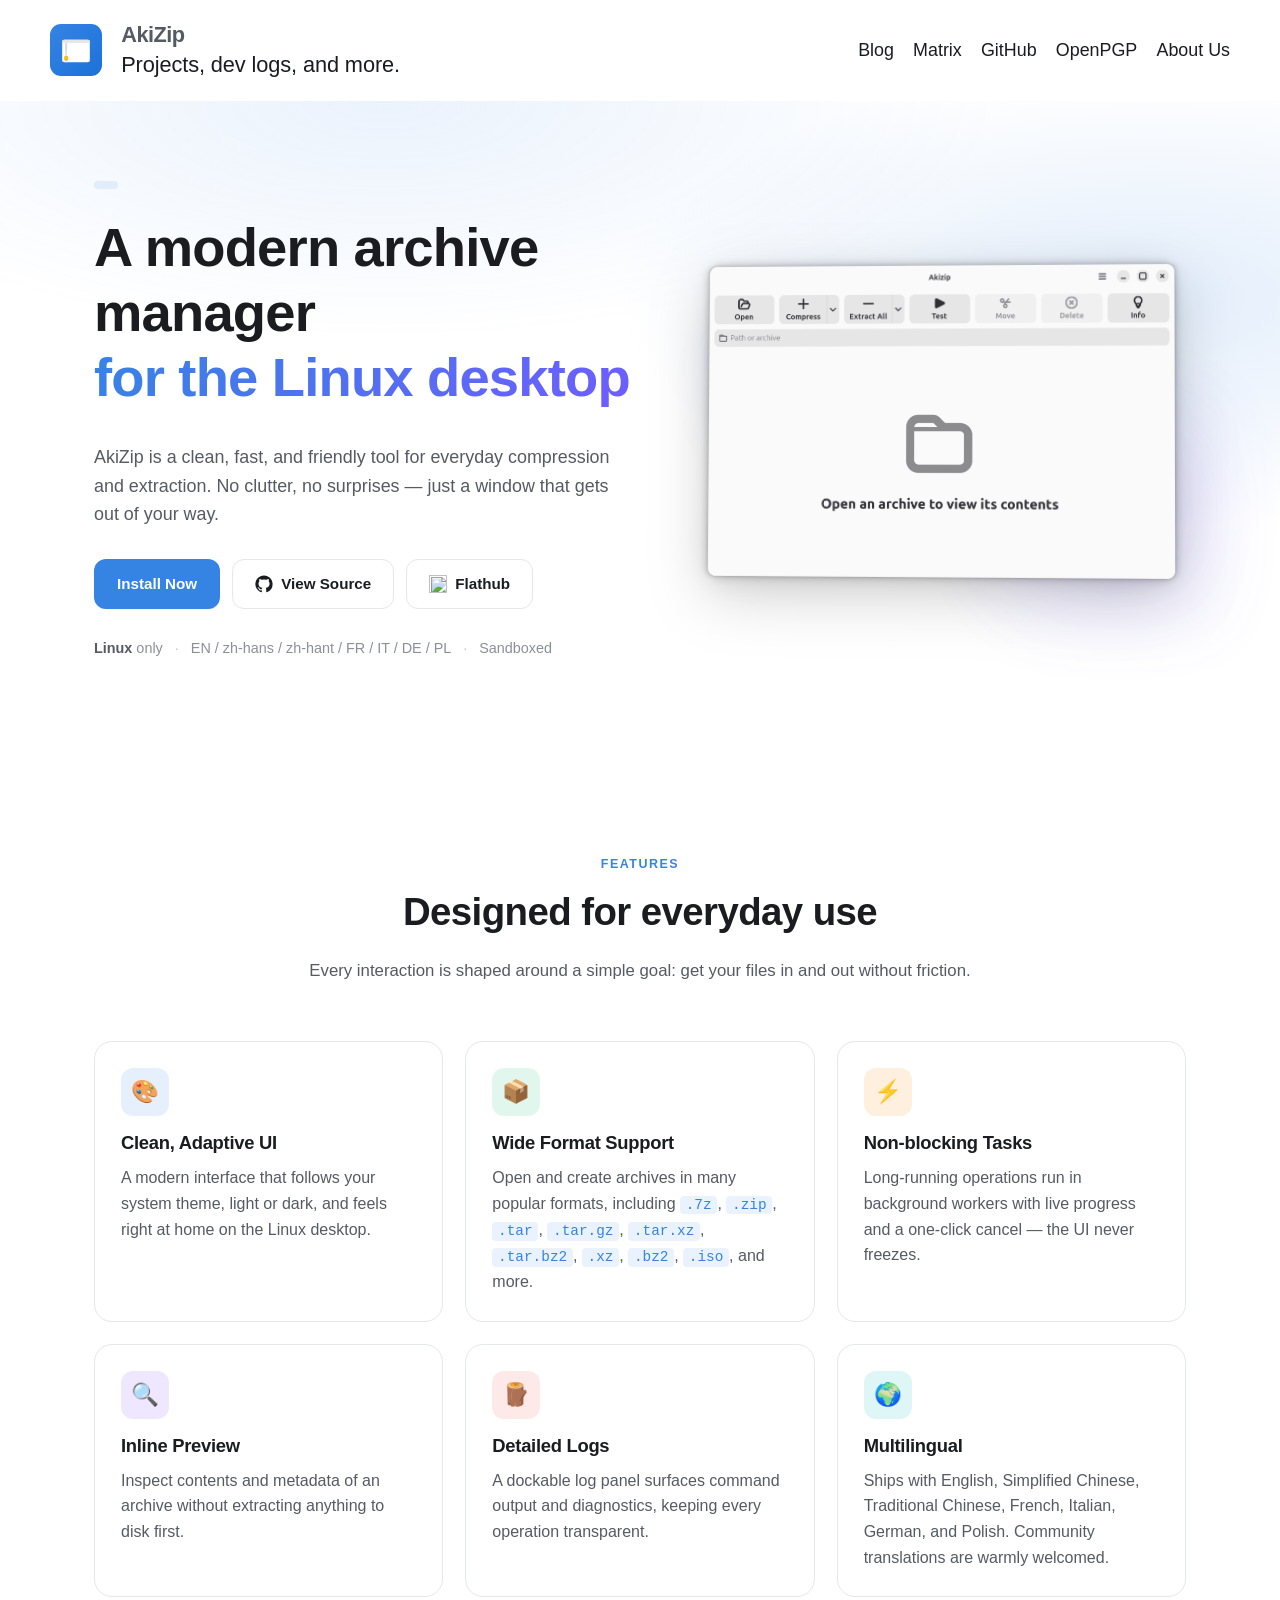
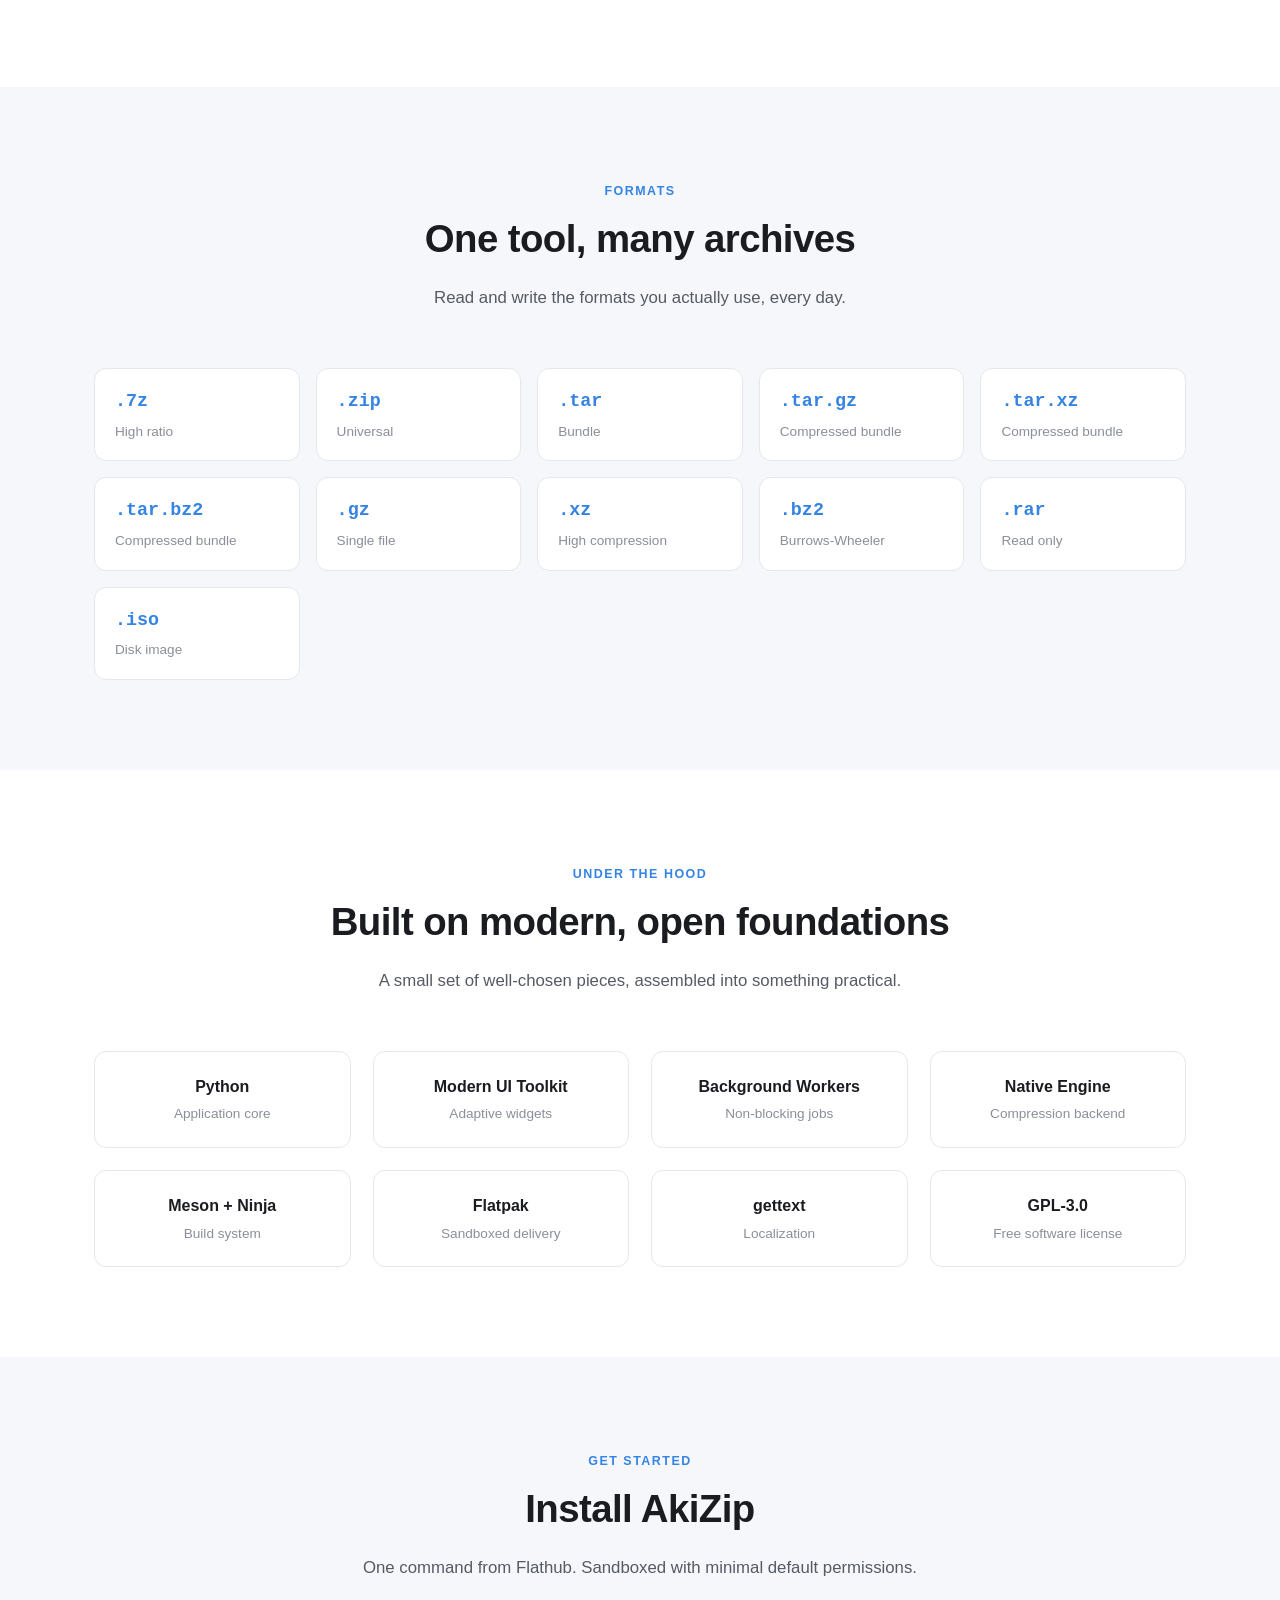
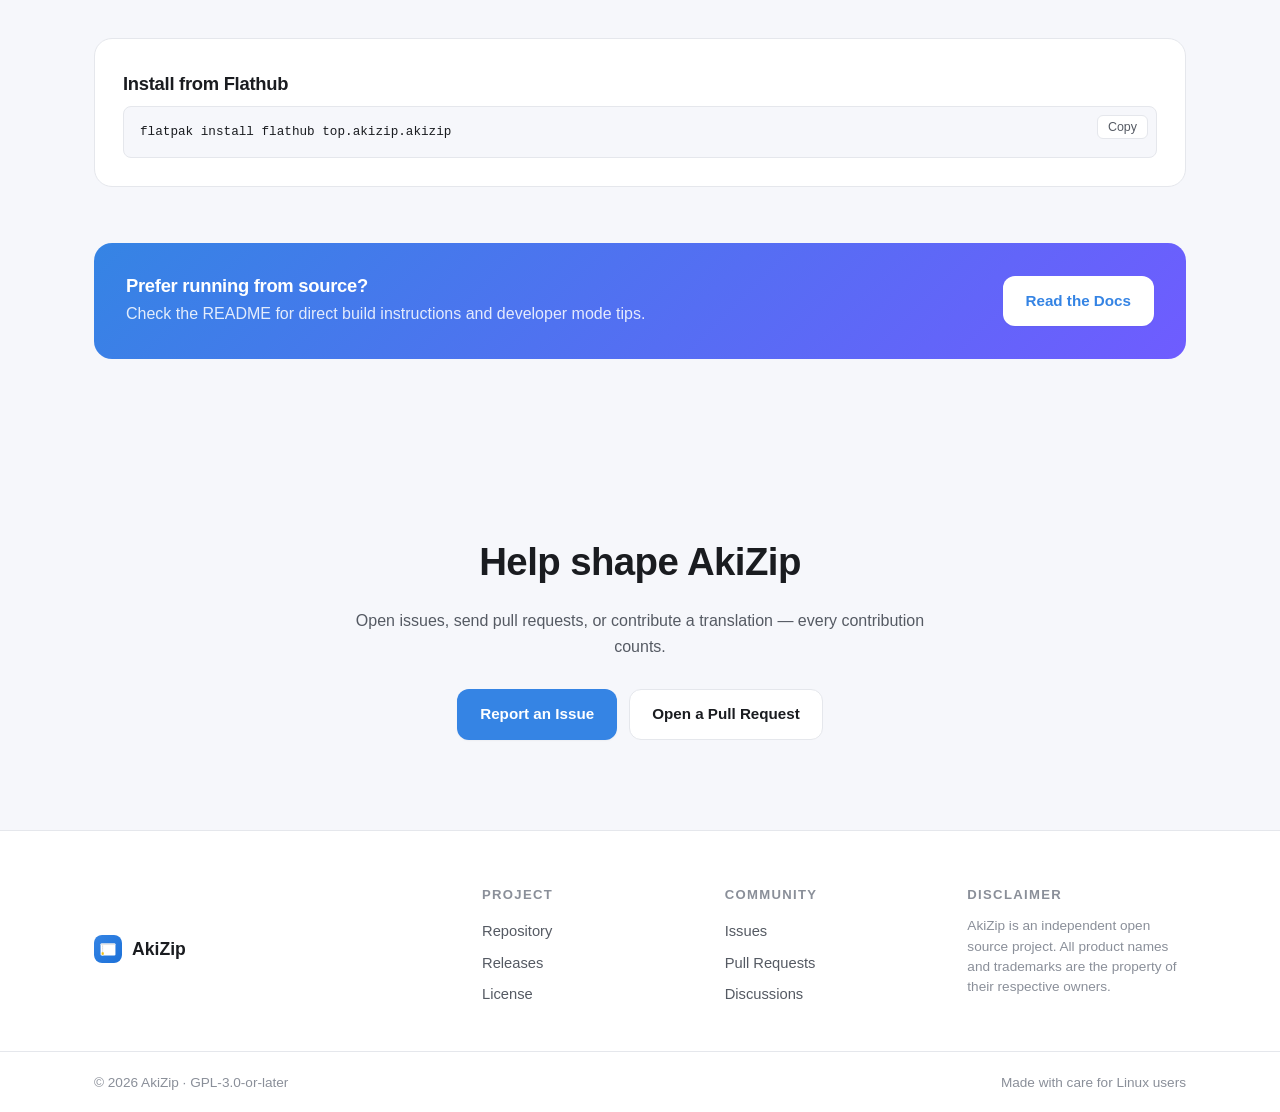
==== commit 39fd3813: "feat:openpgp" ====
--- a/index.html
+++ b/index.html
@@ -25,6 +25,7 @@
                 <a href="https://blog.akizip.top/">Blog</a>
                 <a href="https://matrix.to/#/#akizip:matrix.org" target="_blank" rel="noopener">Matrix</a>
                 <a href="https://github.com/AkiZip">GitHub</a>
+                <a href="openpgp.html">OpenPGP</a>
                 <a href="https://blog.akizip.top/about-us/">About Us</a>
             </nav>
             <button class="nav-toggle" aria-label="Open menu" aria-expanded="false">
--- a/style.css
+++ b/style.css
@@ -644,6 +644,75 @@
     .hero { padding: 48px 0 60px; }
 }
 
+/* ============ OpenPGP page ============ */
+.pgp-card {
+    position: relative;
+    background: var(--color-surface);
+    border: 1px solid var(--color-border);
+    border-radius: var(--radius-lg);
+    padding: 28px;
+    margin-bottom: 22px;
+}
+.pgp-attest-head { margin-top: 72px; }
+.pgp-narrow {
+    max-width: 820px;
+    margin: 0 auto;
+}
+.pgp-meta {
+    display: flex;
+    flex-wrap: wrap;
+    gap: 12px 32px;
+    margin: 0 0 16px;
+}
+.pgp-meta > div { display: flex; gap: 8px; align-items: baseline; }
+.pgp-meta dt {
+    font-size: 0.82rem;
+    text-transform: uppercase;
+    letter-spacing: 0.08em;
+    color: var(--color-text-muted);
+    font-weight: 600;
+}
+.pgp-meta dd { margin: 0; color: var(--color-text); }
+.pgp-pre {
+    background: var(--color-bg-alt);
+    border: 1px solid var(--color-border);
+    border-radius: var(--radius-sm);
+    padding: 14px 16px;
+    margin: 0;
+    overflow-x: auto;
+    font-family: "JetBrains Mono", "SF Mono", "Menlo", monospace;
+    font-size: 0.82rem;
+    line-height: 1.55;
+    color: var(--color-text);
+    max-height: 320px;
+    overflow-y: auto;
+}
+.pgp-pre code {
+    background: transparent;
+    color: inherit;
+    padding: 0;
+}
+.pgp-copy {
+    position: absolute;
+    top: 20px;
+    right: 20px;
+}
+.pgp-slot {
+    display: inline-block;
+    padding: 2px 10px;
+    border-radius: 999px;
+    background: var(--color-primary-soft);
+    color: var(--color-primary);
+    font-size: 0.72rem;
+    font-weight: 700;
+    letter-spacing: 0.06em;
+    vertical-align: middle;
+    margin-left: 6px;
+}
+.pgp-slot-desc {
+    font-size: 0.88rem;
+    color: var(--color-text-muted);
+}
 /* ============ Reveal-on-scroll ============ */
 .reveal {
     opacity: 0;
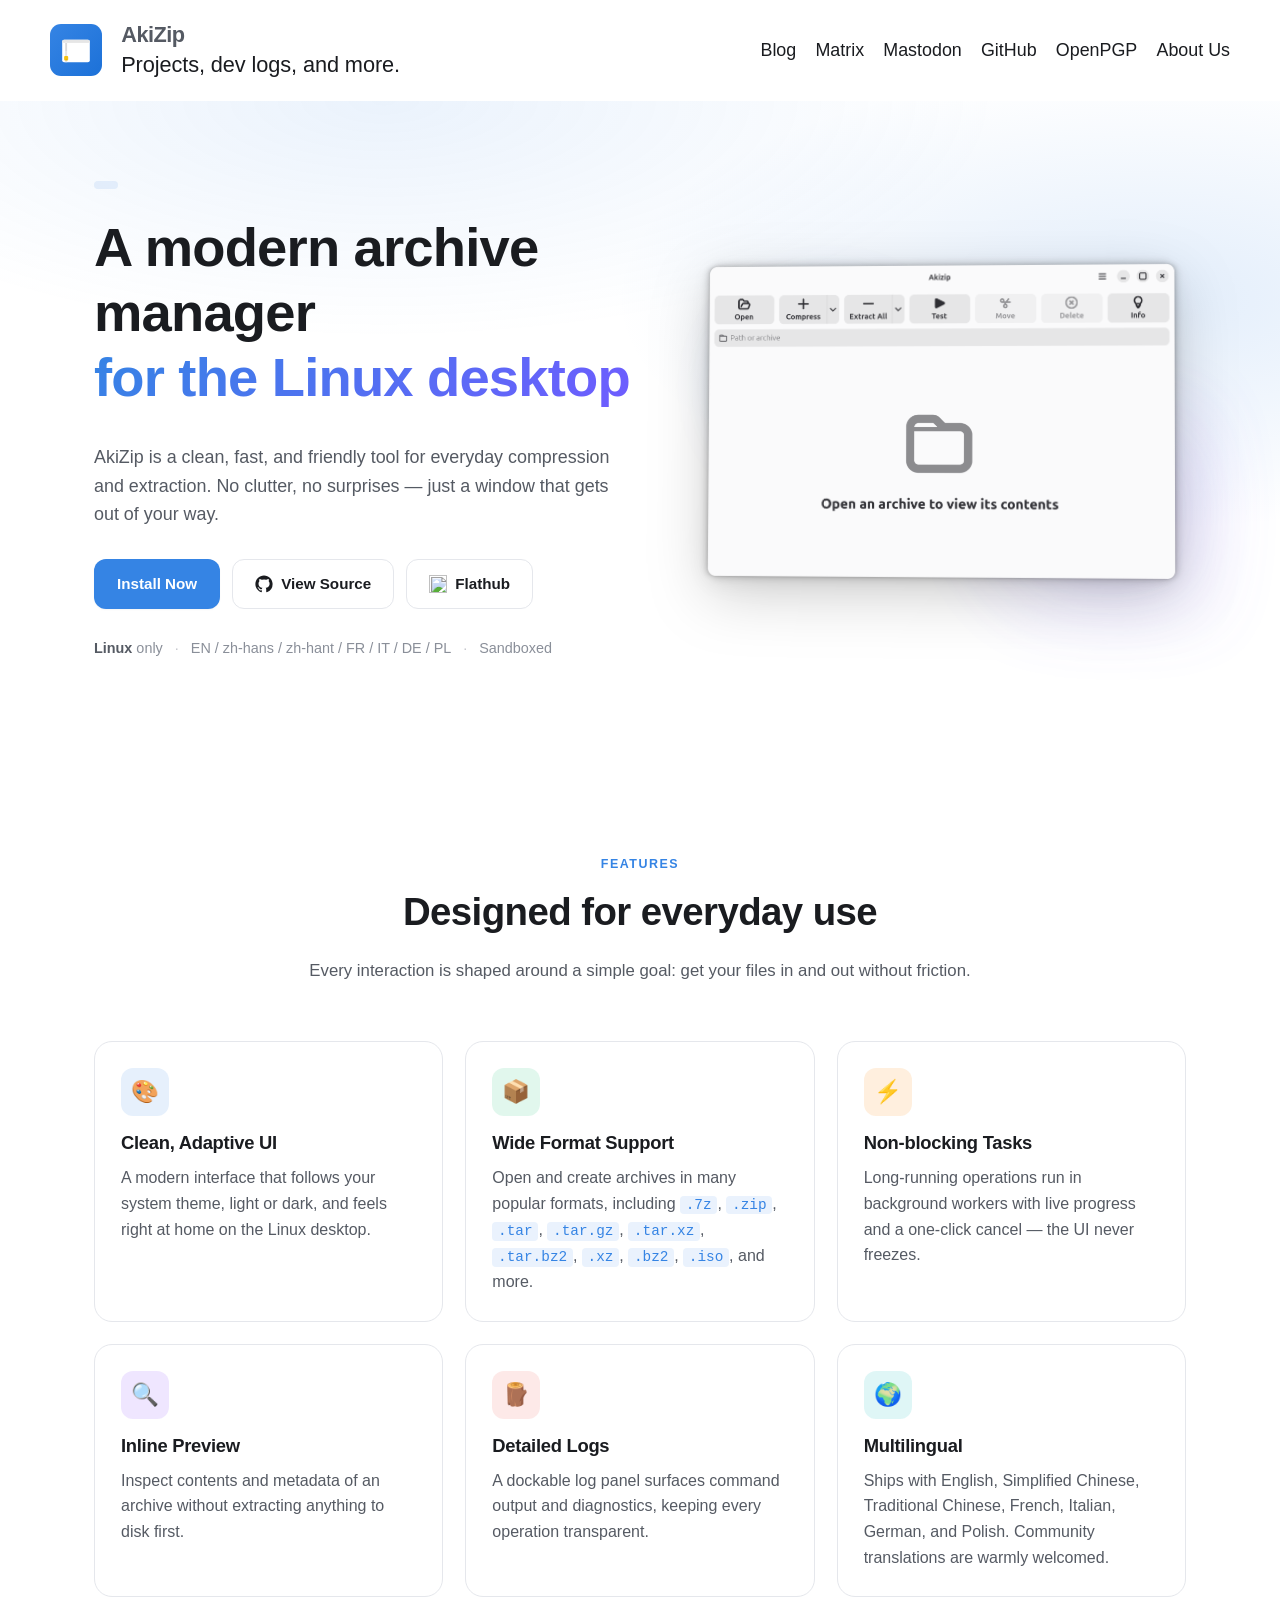
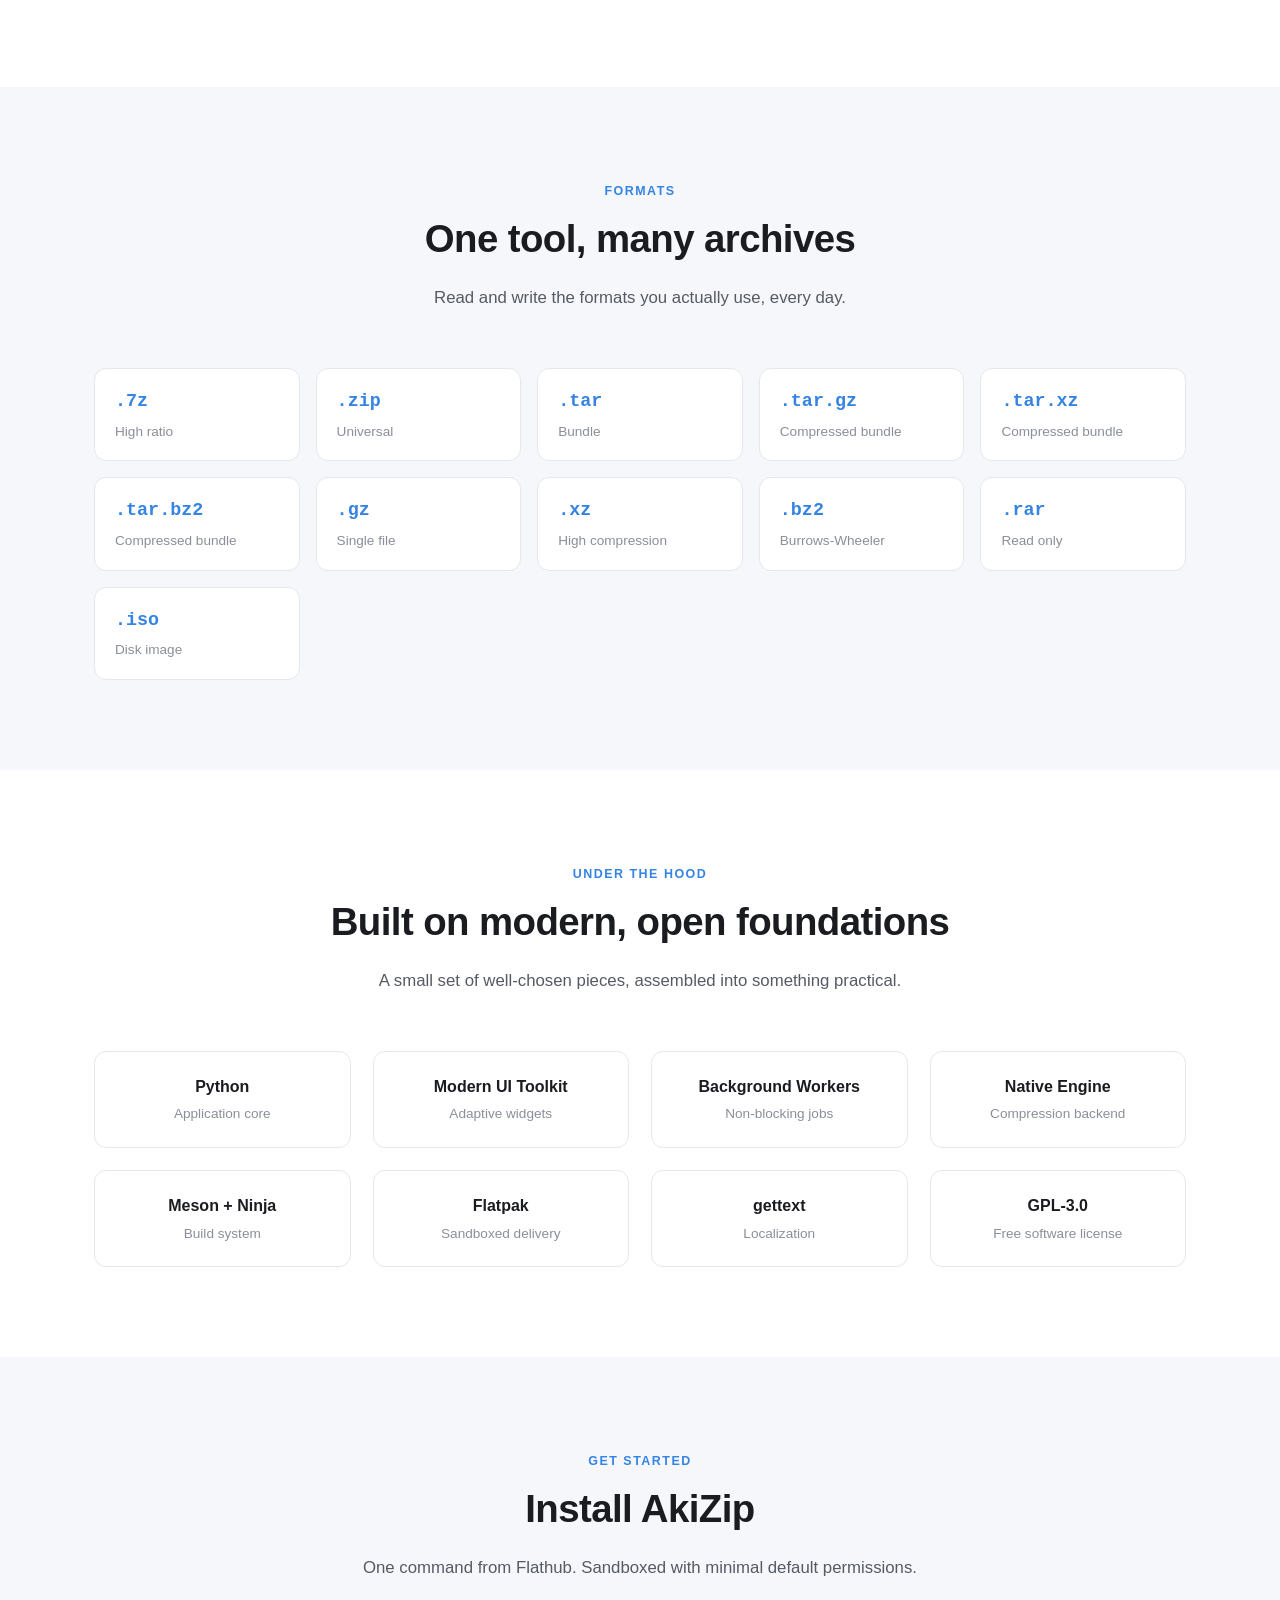
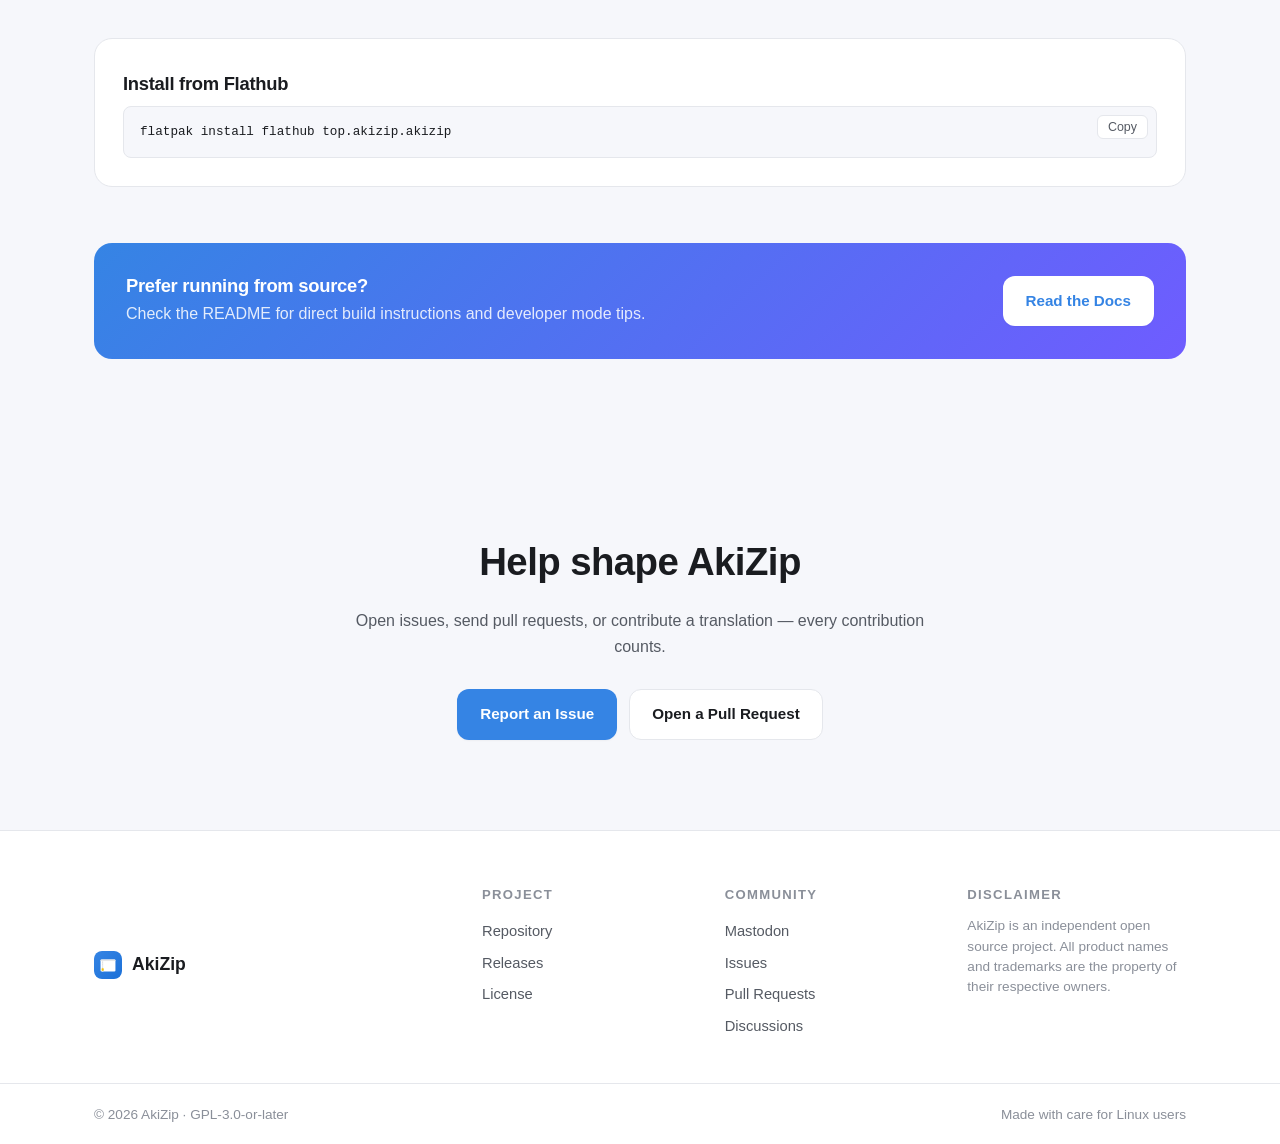
==== commit 4503ae08: "add link" ====
--- a/index.html
+++ b/index.html
@@ -24,6 +24,7 @@
             <nav class="nav-links blog-navigation" aria-label="Navigation">
                 <a href="https://blog.akizip.top/">Blog</a>
                 <a href="https://matrix.to/#/#akizip:matrix.org" target="_blank" rel="noopener">Matrix</a>
+                <a href="https://mastodon.social/@akizip" target="_blank" rel="me noopener">Mastodon</a>
                 <a href="https://github.com/AkiZip">GitHub</a>
                 <a href="openpgp.html">OpenPGP</a>
                 <a href="https://blog.akizip.top/about-us/">About Us</a>
@@ -238,6 +239,7 @@
                 </div>
                 <div class="footer-col">
                     <h4>Community</h4>
+                    <a href="https://mastodon.social/@akizip" target="_blank" rel="me noopener">Mastodon</a>
                     <a href="https://github.com/akizip/akizip/issues" target="_blank" rel="noopener">Issues</a>
                     <a href="https://github.com/akizip/akizip/pulls" target="_blank" rel="noopener">Pull Requests</a>
                     <a href="https://github.com/akizip/akizip/discussions" target="_blank" rel="noopener">Discussions</a>
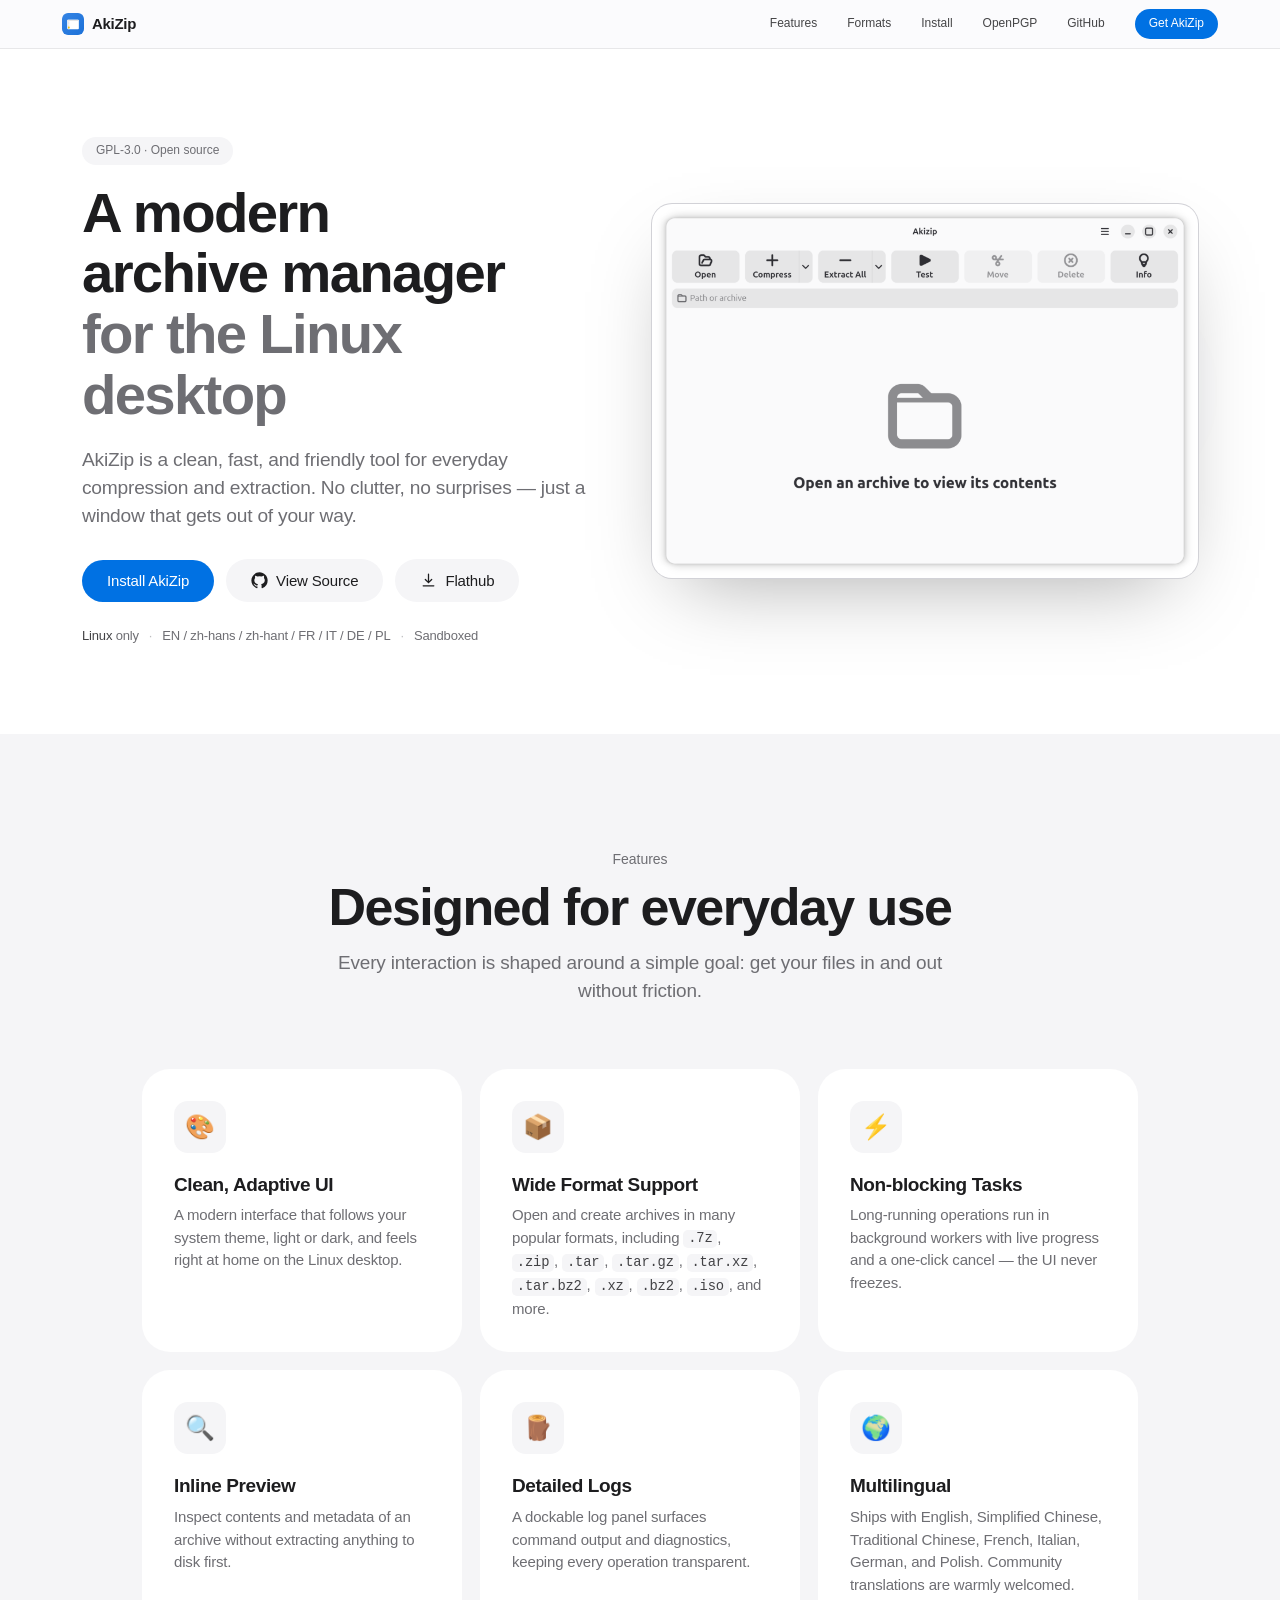
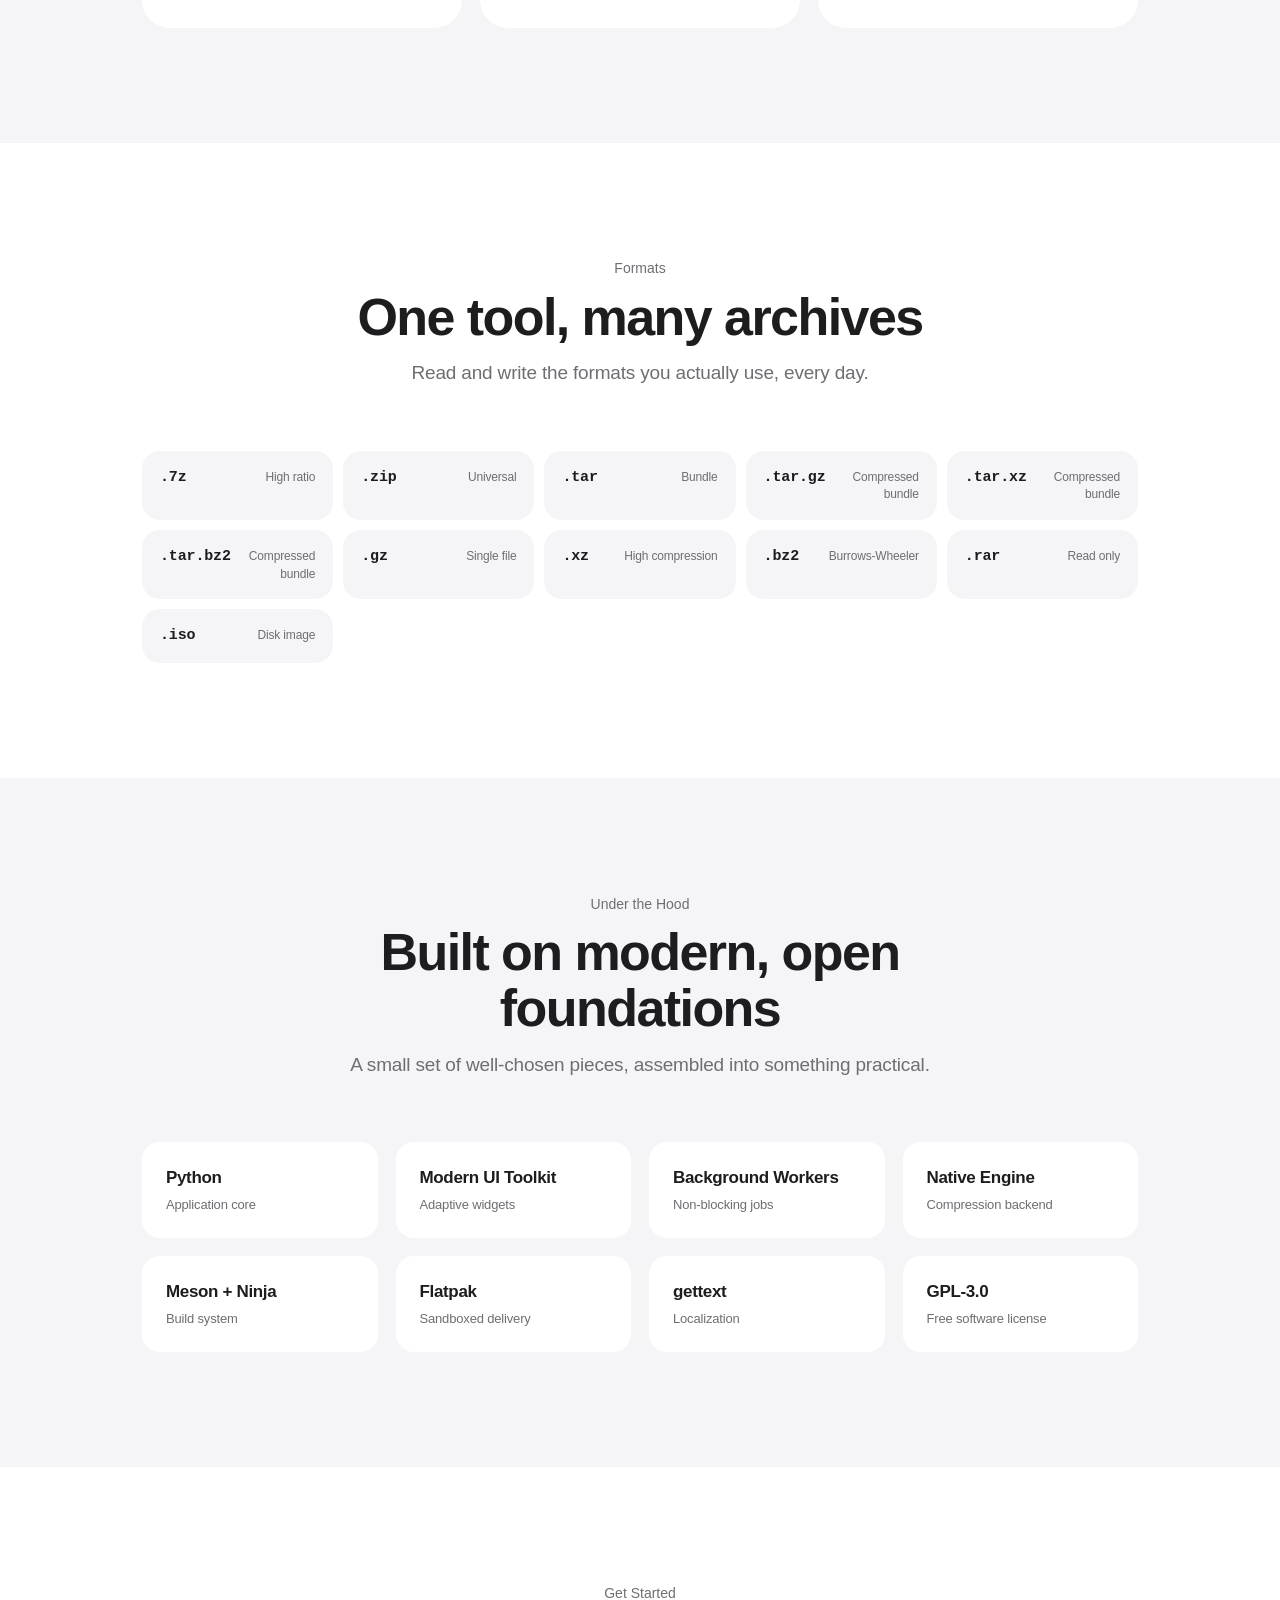
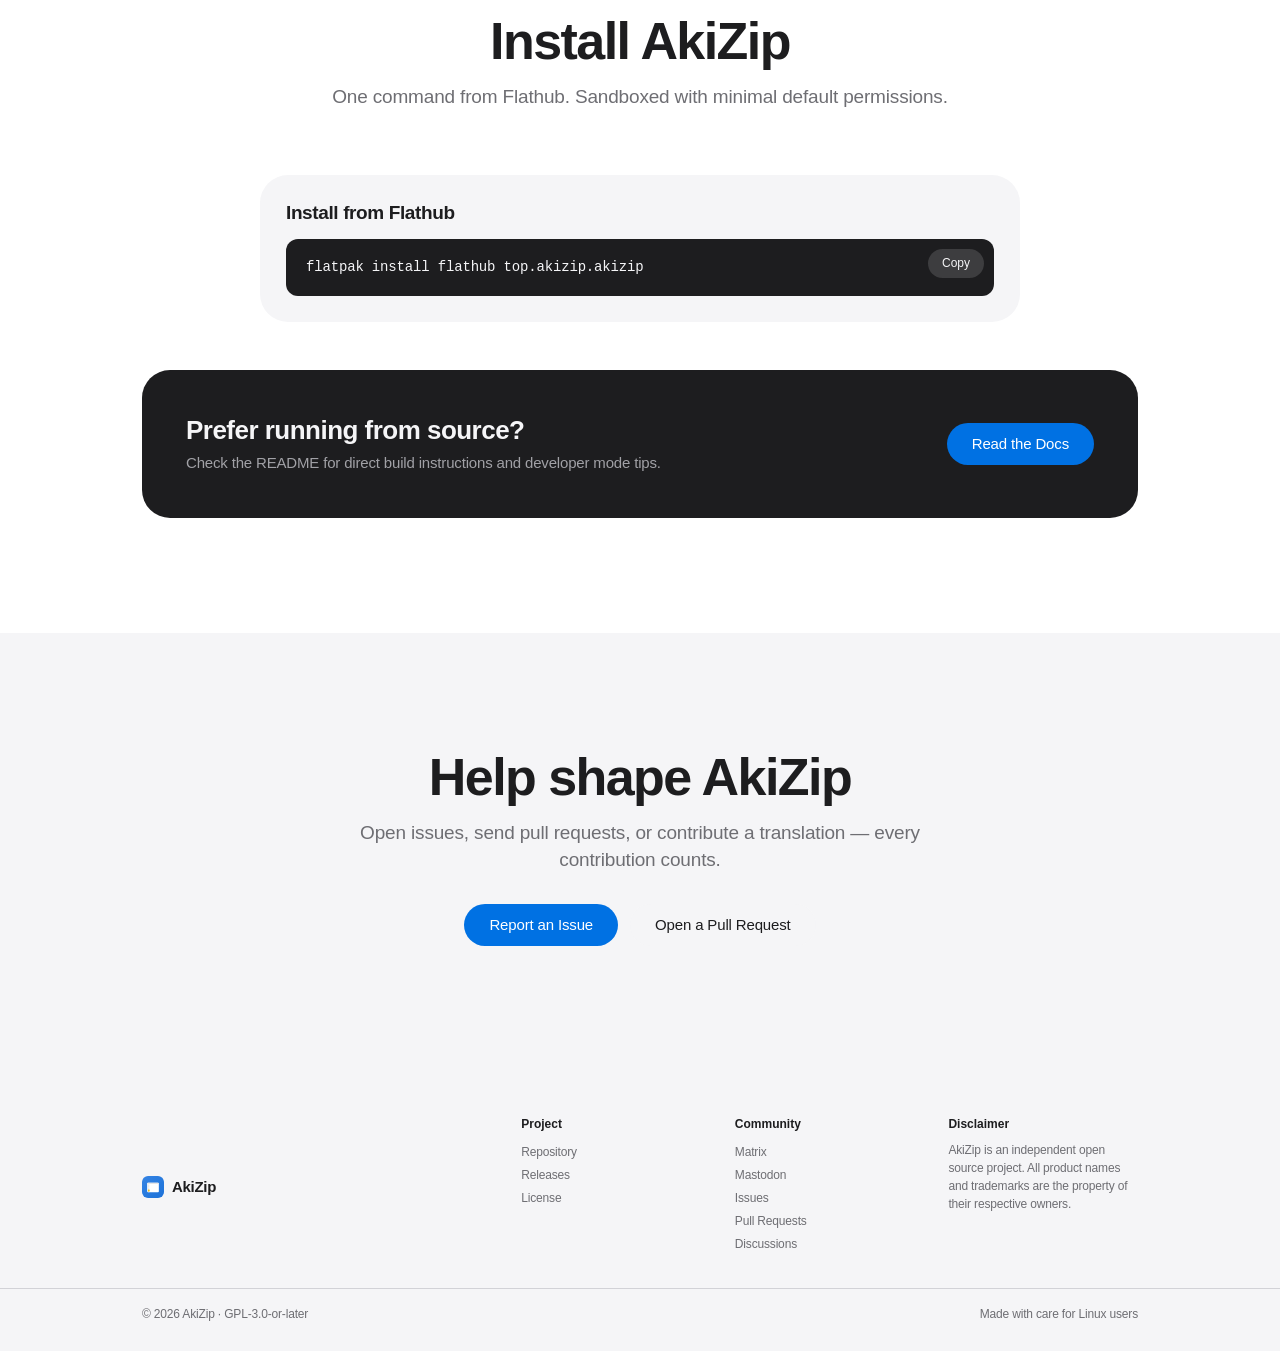
==== commit b2f730f1: "new ui" ====
--- a/index.html
+++ b/index.html
@@ -5,51 +5,51 @@
     <meta name="viewport" content="width=device-width, initial-scale=1.0">
     <title>AkiZip — A Modern Archive Manager for Linux</title>
     <meta name="description" content="AkiZip is a clean, fast, and friendly archive manager designed for modern Linux desktops.">
+    <meta name="theme-color" content="#ffffff" media="(prefers-color-scheme: light)">
+    <meta name="theme-color" content="#000000" media="(prefers-color-scheme: dark)">
     <link rel="stylesheet" href="style.css">
     <link rel="icon" type="image/svg+xml" href="assets/logo.svg">
 </head>
 <body>
-    <header class="blog-header navbar">
-        <div class="blog-header-inner">
-            <div class="blog-identity">
-                <a href="https://blog.akizip.top/" class="blog-logo" aria-label="AkiZip home">
-                    <img src="assets/logo.svg" alt="AkiZip" width="52" height="52">
-                </a>
-                <div class="blog-branding">
-                    <p class="blog-title"><a href="https://blog.akizip.top/">AkiZip</a></p>
-                    <p class="blog-tagline">Projects, dev logs, and more.</p>
-                </div>
-            </div>
-
-            <nav class="nav-links blog-navigation" aria-label="Navigation">
-                <a href="https://blog.akizip.top/">Blog</a>
-                <a href="https://matrix.to/#/#akizip:matrix.org" target="_blank" rel="noopener">Matrix</a>
-                <a href="https://mastodon.social/@akizip" target="_blank" rel="me noopener">Mastodon</a>
-                <a href="https://github.com/AkiZip">GitHub</a>
+    <a class="skip-link" href="#main">Skip to content</a>
+
+    <header class="site-header">
+        <div class="site-header-inner">
+            <a class="site-brand" href="index.html" aria-label="AkiZip home">
+                <img src="assets/logo.svg" alt="" width="22" height="22">
+                <span>AkiZip</span>
+            </a>
+
+            <nav class="site-nav" id="site-nav" aria-label="Primary">
+                <a href="#features">Features</a>
+                <a href="#formats">Formats</a>
+                <a href="#install">Install</a>
                 <a href="openpgp.html">OpenPGP</a>
-                <a href="https://blog.akizip.top/about-us/">About Us</a>
+                <a href="https://github.com/AkiZip" target="_blank" rel="noopener">GitHub</a>
+                <a class="nav-cta" href="#install">Get AkiZip</a>
             </nav>
-            <button class="nav-toggle" aria-label="Open menu" aria-expanded="false">
+
+            <button class="nav-toggle" aria-label="Open menu" aria-expanded="false" aria-controls="site-nav">
                 <span></span><span></span>
             </button>
         </div>
     </header>
 
-    <main>
+    <main id="main">
         <section class="hero">
             <div class="container hero-inner">
-                <div class="hero-text">
+                <div class="hero-copy">
                     <span class="badge" id="version-badge"></span>
-                    <h1>A modern archive manager<br><span class="gradient-text">for the Linux desktop</span></h1>
+                    <h1>A modern archive manager<span class="hero-line-muted">for the Linux desktop</span></h1>
                     <p class="lede">AkiZip is a clean, fast, and friendly tool for everyday compression and extraction. No clutter, no surprises — just a window that gets out of your way.</p>
                     <div class="hero-cta">
-                        <a href="#install" class="btn btn-primary">Install Now</a>
+                        <a href="#install" class="btn btn-primary">Install AkiZip</a>
                         <a href="https://github.com/akizip/akizip" target="_blank" rel="noopener" class="btn btn-secondary">
-                            <svg viewBox="0 0 24 24" width="18" height="18" fill="currentColor"><path d="M12 .5C5.65.5.5 5.65.5 12c0 5.08 3.29 9.39 7.86 10.91.57.1.78-.25.78-.55v-1.94c-3.2.69-3.87-1.54-3.87-1.54-.52-1.33-1.28-1.69-1.28-1.69-1.05-.72.08-.7.08-.7 1.16.08 1.77 1.19 1.77 1.19 1.03 1.76 2.7 1.25 3.36.96.1-.75.4-1.26.73-1.55-2.55-.29-5.24-1.28-5.24-5.69 0-1.26.45-2.29 1.19-3.1-.12-.29-.52-1.46.11-3.04 0 0 .97-.31 3.18 1.18a11.04 11.04 0 0 1 5.78 0c2.21-1.49 3.18-1.18 3.18-1.18.63 1.58.23 2.75.11 3.04.74.81 1.19 1.84 1.19 3.1 0 4.42-2.69 5.4-5.25 5.68.41.36.78 1.05.78 2.12v3.14c0 .3.21.66.79.55A11.51 11.51 0 0 0 23.5 12C23.5 5.65 18.35.5 12 .5z"/></svg>
+                            <svg viewBox="0 0 24 24" width="17" height="17" fill="currentColor" aria-hidden="true"><path d="M12 .5C5.65.5.5 5.65.5 12c0 5.08 3.29 9.39 7.86 10.91.57.1.78-.25.78-.55v-1.94c-3.2.69-3.87-1.54-3.87-1.54-.52-1.33-1.28-1.69-1.28-1.69-1.05-.72.08-.7.08-.7 1.16.08 1.77 1.19 1.77 1.19 1.03 1.76 2.7 1.25 3.36.96.1-.75.4-1.26.73-1.55-2.55-.29-5.24-1.28-5.24-5.69 0-1.26.45-2.29 1.19-3.1-.12-.29-.52-1.46.11-3.04 0 0 .97-.31 3.18 1.18a11.04 11.04 0 0 1 5.78 0c2.21-1.49 3.18-1.18 3.18-1.18.63 1.58.23 2.75.11 3.04.74.81 1.19 1.84 1.19 3.1 0 4.42-2.69 5.4-5.25 5.68.41.36.78 1.05.78 2.12v3.14c0 .3.21.66.79.55A11.51 11.51 0 0 0 23.5 12C23.5 5.65 18.35.5 12 .5z"/></svg>
                             View Source
                         </a>
                         <a href="https://flathub.org/en/apps/top.akizip.akizip" target="_blank" rel="noopener" class="btn btn-secondary">
-                            <img src="https://flathub.org/favicon.svg" alt="" width="18" height="18">
+                            <svg viewBox="0 0 24 24" width="17" height="17" fill="none" stroke="currentColor" stroke-width="1.8" stroke-linecap="round" stroke-linejoin="round" aria-hidden="true"><path d="M12 3v12m0 0 4.5-4.5M12 15 7.5 10.5M4.5 19.5h15"/></svg>
                             Flathub
                         </a>
                     </div>
@@ -64,14 +64,13 @@
 
                 <div class="hero-visual">
                     <div class="screenshot-frame">
-                        <img src="assets/shotcut.png" alt="AkiZip application window" class="hero-screenshot" loading="eager">
-                        <div class="screenshot-glow" aria-hidden="true"></div>
-                    </div>
-                </div>
-            </div>
-        </section>
-
-        <section id="features" class="section">
+                        <img src="assets/shotcut.png" alt="AkiZip application window" class="hero-screenshot" width="1898" height="1300" loading="eager">
+                    </div>
+                </div>
+            </div>
+        </section>
+
+        <section id="features" class="section section-alt">
             <div class="container">
                 <div class="section-head">
                     <span class="eyebrow">Features</span>
@@ -81,32 +80,32 @@
 
                 <div class="grid grid-3">
                     <article class="card">
-                        <div class="card-icon icon-blue">🎨</div>
+                        <div class="card-icon" aria-hidden="true">🎨</div>
                         <h3>Clean, Adaptive UI</h3>
                         <p>A modern interface that follows your system theme, light or dark, and feels right at home on the Linux desktop.</p>
                     </article>
                     <article class="card">
-                        <div class="card-icon icon-green">📦</div>
+                        <div class="card-icon" aria-hidden="true">📦</div>
                         <h3>Wide Format Support</h3>
                         <p>Open and create archives in many popular formats, including <code>.7z</code>, <code>.zip</code>, <code>.tar</code>, <code>.tar.gz</code>, <code>.tar.xz</code>, <code>.tar.bz2</code>, <code>.xz</code>, <code>.bz2</code>, <code>.iso</code>, and more.</p>
                     </article>
                     <article class="card">
-                        <div class="card-icon icon-orange">⚡</div>
+                        <div class="card-icon" aria-hidden="true">⚡</div>
                         <h3>Non-blocking Tasks</h3>
                         <p>Long-running operations run in background workers with live progress and a one-click cancel — the UI never freezes.</p>
                     </article>
                     <article class="card">
-                        <div class="card-icon icon-purple">🔍</div>
+                        <div class="card-icon" aria-hidden="true">🔍</div>
                         <h3>Inline Preview</h3>
                         <p>Inspect contents and metadata of an archive without extracting anything to disk first.</p>
                     </article>
                     <article class="card">
-                        <div class="card-icon icon-red">🪵</div>
+                        <div class="card-icon" aria-hidden="true">🪵</div>
                         <h3>Detailed Logs</h3>
                         <p>A dockable log panel surfaces command output and diagnostics, keeping every operation transparent.</p>
                     </article>
                     <article class="card">
-                        <div class="card-icon icon-teal">🌍</div>
+                        <div class="card-icon" aria-hidden="true">🌍</div>
                         <h3>Multilingual</h3>
                         <p>Ships with English, Simplified Chinese, Traditional Chinese, French, Italian, German, and Polish. Community translations are warmly welcomed.</p>
                     </article>
@@ -114,7 +113,7 @@
             </div>
         </section>
 
-        <section id="formats" class="section section-alt">
+        <section id="formats" class="section">
             <div class="container">
                 <div class="section-head">
                     <span class="eyebrow">Formats</span>
@@ -138,7 +137,7 @@
             </div>
         </section>
 
-        <section id="stack" class="section">
+        <section id="stack" class="section section-alt">
             <div class="container">
                 <div class="section-head">
                     <span class="eyebrow">Under the Hood</span>
@@ -183,7 +182,7 @@
             </div>
         </section>
 
-        <section id="install" class="section section-alt">
+        <section id="install" class="section">
             <div class="container">
                 <div class="section-head">
                     <span class="eyebrow">Get Started</span>
@@ -213,7 +212,7 @@
         <section class="section section-cta">
             <div class="container cta-inner">
                 <h2>Help shape AkiZip</h2>
-                <p>Open issues, send pull requests, or contribute a translation — every contribution counts.</p>
+                <p class="section-sub">Open issues, send pull requests, or contribute a translation — every contribution counts.</p>
                 <div class="hero-cta">
                     <a href="https://github.com/akizip/akizip/issues" target="_blank" rel="noopener" class="btn btn-primary">Report an Issue</a>
                     <a href="https://github.com/akizip/akizip/pulls" target="_blank" rel="noopener" class="btn btn-secondary">Open a Pull Request</a>
@@ -225,9 +224,7 @@
     <footer class="footer">
         <div class="container footer-inner">
             <div class="footer-brand">
-                <span class="brand-icon" aria-hidden="true">
-                    <img src="assets/logo.svg" alt="" width="28" height="28">
-                </span>
+                <img src="assets/logo.svg" alt="" width="22" height="22">
                 <span>AkiZip</span>
             </div>
             <div class="footer-cols">
@@ -239,6 +236,7 @@
                 </div>
                 <div class="footer-col">
                     <h4>Community</h4>
+                    <a href="https://matrix.to/#/#akizip:matrix.org" target="_blank" rel="noopener">Matrix</a>
                     <a href="https://mastodon.social/@akizip" target="_blank" rel="me noopener">Mastodon</a>
                     <a href="https://github.com/akizip/akizip/issues" target="_blank" rel="noopener">Issues</a>
                     <a href="https://github.com/akizip/akizip/pulls" target="_blank" rel="noopener">Pull Requests</a>
--- a/style.css
+++ b/style.css
@@ -1,733 +1,1131 @@
-/* ============ Reset & Variables ============ */
-*, *::before, *::after { box-sizing: border-box; }
+/* ==========================================================================
+   AkiZip — static stylesheet
+   Apple-inspired light / dark theme. No build step, no dependencies.
+   ========================================================================== */
 
 :root {
-    --color-bg: #ffffff;
-    --color-bg-alt: #f6f7fb;
-    --color-surface: #ffffff;
-    --color-border: #e5e7ec;
-    --color-text: #1a1c20;
-    --color-text-soft: #555a63;
-    --color-text-muted: #8a8f99;
-    --color-primary: #3584e4;
-    --color-primary-hover: #2a73d1;
-    --color-primary-soft: rgba(53, 132, 228, 0.1);
-    --shadow-sm: 0 1px 2px rgba(0, 0, 0, 0.04);
-    --shadow-md: 0 4px 12px rgba(0, 0, 0, 0.06);
-    --shadow-lg: 0 18px 40px rgba(0, 0, 0, 0.08);
-    --radius-sm: 8px;
-    --radius-md: 12px;
-    --radius-lg: 18px;
-    --radius-xl: 24px;
-    --max-width: 1140px;
-    --transition: 200ms cubic-bezier(0.4, 0, 0.2, 1);
+    --font-sans: -apple-system, BlinkMacSystemFont, "SF Pro Display", "SF Pro Text",
+        "Helvetica Neue", "Inter", "Noto Sans", "Segoe UI", Arial, sans-serif;
+    --font-mono: ui-monospace, "SF Mono", SFMono-Regular, Menlo, Consolas, "Liberation Mono", monospace;
+
+    --bg: #ffffff;
+    --bg-alt: #f5f5f7;
+    --surface: #ffffff;
+    --tile: #f5f5f7;
+    --tile-hover: #ececf0;
+
+    --text: #1d1d1f;
+    --text-soft: #424245;
+    --text-muted: #6e6e73;
+    --line: #d2d2d7;
+    --line-soft: rgba(0, 0, 0, 0.08);
+
+    --accent: #0071e3;
+    --accent-hover: #0077ed;
+    --accent-contrast: #ffffff;
+    --accent-link: #0066cc;
+
+    --cta-bg: #1d1d1f;
+    --code-bg: #1d1d1f;
+    --code-text: #f5f5f7;
+    --nav-bg: rgba(251, 251, 253, 0.8);
+    --nav-panel: rgba(251, 251, 253, 0.96);
+
+    --shadow-card: 0 1px 2px rgba(0, 0, 0, 0.04), 0 8px 24px -12px rgba(0, 0, 0, 0.18);
+    --shadow-shot: 0 0 0 1px var(--line), 0 30px 80px -30px rgba(0, 0, 0, 0.35);
+    --hero-glow: rgba(0, 113, 227, 0.1);
+
+    --radius-xl: 28px;
+    --radius-lg: 24px;
+    --radius-md: 18px;
+    --radius-sm: 12px;
+    --radius-pill: 980px;
+
+    --max-width: 1040px;
+    --header-h: 48px;
+    --ease: cubic-bezier(0.25, 0.1, 0.25, 1);
 }
 
 @media (prefers-color-scheme: dark) {
     :root {
-        --color-bg: #15171c;
-        --color-bg-alt: #1c1f25;
-        --color-surface: #20242b;
-        --color-border: #2c313a;
-        --color-text: #ececec;
-        --color-text-soft: #b8bcc4;
-        --color-text-muted: #7a8090;
-        --color-primary: #5fa3ff;
-        --color-primary-hover: #7eb6ff;
-        --color-primary-soft: rgba(95, 163, 255, 0.15);
-        --shadow-sm: 0 1px 2px rgba(0, 0, 0, 0.4);
-        --shadow-md: 0 4px 12px rgba(0, 0, 0, 0.4);
-        --shadow-lg: 0 18px 40px rgba(0, 0, 0, 0.5);
-    }
-}
-
-html { scroll-behavior: smooth; }
+        --bg: #000000;
+        --bg-alt: #0d0d0f;
+        --surface: #1d1d1f;
+        --tile: #1d1d1f;
+        --tile-hover: #2d2d2f;
+
+        --text: #f5f5f7;
+        --text-soft: #d2d2d7;
+        --text-muted: #86868b;
+        --line: #2d2d2f;
+        --line-soft: rgba(255, 255, 255, 0.12);
+
+        --accent: #0071e3;
+        --accent-hover: #0a84ff;
+        --accent-link: #2997ff;
+
+        --cta-bg: #1d1d1f;
+        --code-bg: #000000;
+        --code-text: #f5f5f7;
+        --nav-bg: rgba(0, 0, 0, 0.72);
+        --nav-panel: rgba(0, 0, 0, 0.96);
+
+        --shadow-card: none;
+        --shadow-shot: 0 0 0 1px var(--line), 0 40px 90px -40px rgba(0, 0, 0, 0.9);
+        --hero-glow: rgba(41, 151, 247, 0.16);
+    }
+}
+
+/* ==========================================================================
+   Base
+   ========================================================================== */
+
+*,
+*::before,
+*::after {
+    box-sizing: border-box;
+}
+
+html {
+    scroll-behavior: smooth;
+    -webkit-text-size-adjust: 100%;
+}
 
 body {
     margin: 0;
-    font-family: -apple-system, BlinkMacSystemFont, "Segoe UI", "Inter", "Cantarell", "Roboto", "Helvetica Neue", Arial, sans-serif;
-    font-size: 16px;
-    line-height: 1.6;
-    color: var(--color-text);
-    background: var(--color-bg);
+    background: var(--bg);
+    color: var(--text);
+    font-family: var(--font-sans);
+    font-size: 17px;
+    line-height: 1.47;
+    letter-spacing: -0.01em;
     -webkit-font-smoothing: antialiased;
     -moz-osx-font-smoothing: grayscale;
+    overflow-x: hidden;
+}
+
+h1,
+h2,
+h3,
+h4 {
+    margin: 0;
+    color: var(--text);
+    font-weight: 600;
+    line-height: 1.08;
+    letter-spacing: -0.03em;
+}
+
+h1 {
+    font-size: clamp(2.5rem, 6.2vw, 4.75rem);
+}
+
+h2 {
+    font-size: clamp(2rem, 4.2vw, 3.25rem);
+}
+
+h3 {
+    font-size: 1.1875rem;
+    letter-spacing: -0.02em;
+    line-height: 1.25;
+}
+
+p {
+    margin: 0;
+    color: var(--text-muted);
 }
 
 a {
-    color: var(--color-primary);
+    color: var(--accent-link);
     text-decoration: none;
-    transition: color var(--transition);
-}
-a:hover { color: var(--color-primary-hover); }
-
-h1, h2, h3, h4 {
-    margin: 0 0 0.6em;
-    line-height: 1.2;
-    letter-spacing: -0.015em;
-    color: var(--color-text);
-}
-h1 { font-size: clamp(2.2rem, 4.5vw, 3.4rem); font-weight: 800; }
-h2 { font-size: clamp(1.7rem, 3vw, 2.4rem); font-weight: 700; }
-h3 { font-size: 1.15rem; font-weight: 600; }
-p  { margin: 0 0 1em; color: var(--color-text-soft); }
+    transition: color 0.2s var(--ease), opacity 0.2s var(--ease);
+}
+
+a:hover {
+    color: var(--accent-link);
+}
+
+img {
+    max-width: 100%;
+}
 
 code {
-    font-family: "JetBrains Mono", "SF Mono", "Menlo", "Consolas", monospace;
-    font-size: 0.9em;
-    background: var(--color-primary-soft);
-    color: var(--color-primary);
-    padding: 0.1em 0.4em;
-    border-radius: 4px;
+    font-family: var(--font-mono);
+    font-size: 0.92em;
+    color: var(--text-soft);
+    background: var(--tile);
+    padding: 0.1em 0.35em;
+    border-radius: 5px;
+}
+
+:focus-visible {
+    outline: 2px solid var(--accent);
+    outline-offset: 3px;
+    border-radius: 6px;
+}
+
+::selection {
+    background: rgba(0, 113, 227, 0.25);
 }
 
 .container {
+    width: 100%;
     max-width: var(--max-width);
     margin: 0 auto;
-    padding: 0 24px;
-}
-
-/* ============ Buttons ============ */
+    padding: 0 22px;
+}
+
+.skip-link {
+    position: absolute;
+    top: -80px;
+    left: 16px;
+    z-index: 999;
+    padding: 10px 18px;
+    border-radius: var(--radius-pill);
+    background: var(--accent);
+    color: var(--accent-contrast);
+    font-size: 0.875rem;
+    font-weight: 500;
+    transition: top 0.2s var(--ease);
+}
+
+.skip-link:focus {
+    top: 10px;
+    color: var(--accent-contrast);
+}
+
+/* ==========================================================================
+   Buttons
+   ========================================================================== */
+
 .btn {
     display: inline-flex;
     align-items: center;
+    justify-content: center;
     gap: 8px;
-    padding: 12px 22px;
-    border-radius: var(--radius-md);
-    font-weight: 600;
-    font-size: 0.95rem;
+    padding: 12px 24px;
     border: 1px solid transparent;
+    border-radius: var(--radius-pill);
+    font-family: inherit;
+    font-size: 0.9375rem;
+    font-weight: 500;
+    line-height: 1.1;
+    letter-spacing: -0.01em;
+    white-space: nowrap;
     cursor: pointer;
-    transition: all var(--transition);
-    white-space: nowrap;
-}
+    transition: background-color 0.2s var(--ease), color 0.2s var(--ease),
+        border-color 0.2s var(--ease);
+}
+
+.btn svg {
+    flex: 0 0 auto;
+}
+
 .btn-primary {
-    background: var(--color-primary);
-    color: #fff;
-    box-shadow: var(--shadow-sm);
-}
+    background: var(--accent);
+    color: var(--accent-contrast);
+}
+
 .btn-primary:hover {
-    background: var(--color-primary-hover);
-    color: #fff;
-    transform: translateY(-1px);
-    box-shadow: var(--shadow-md);
-}
+    background: var(--accent-hover);
+    color: var(--accent-contrast);
+}
+
 .btn-secondary {
-    background: var(--color-surface);
-    color: var(--color-text);
-    border-color: var(--color-border);
-}
+    background: var(--tile);
+    color: var(--text);
+}
+
 .btn-secondary:hover {
-    border-color: var(--color-primary);
-    color: var(--color-primary);
-    transform: translateY(-1px);
-}
-
-/* ============ Blog header ============ */
-.blog-header {
-    position: relative;
-    z-index: 50;
-    color: var(--color-text);
-    background: var(--color-surface);
-}
-.blog-header-inner {
-    width: min(100%, 1440px);
-    margin: 0 auto;
-    padding: 20px clamp(30px, 5vw, 50px);
+    background: var(--tile-hover);
+    color: var(--text);
+}
+
+.hero-cta {
+    display: flex;
+    flex-wrap: wrap;
+    align-items: center;
+    justify-content: center;
+    gap: 12px;
+}
+
+/* ==========================================================================
+   Header / navigation
+   ========================================================================== */
+
+.site-header {
+    position: sticky;
+    top: 0;
+    z-index: 100;
+    background: var(--nav-bg);
+    border-bottom: 1px solid var(--line-soft);
+    -webkit-backdrop-filter: saturate(180%) blur(20px);
+    backdrop-filter: saturate(180%) blur(20px);
+}
+
+.site-header-inner {
     display: flex;
     align-items: center;
     justify-content: space-between;
-    gap: 1.2rem;
-}
-.blog-identity {
+    gap: 24px;
+    width: 100%;
+    max-width: 1200px;
+    height: var(--header-h);
+    margin: 0 auto;
+    padding: 0 22px;
+}
+
+.site-brand {
+    display: inline-flex;
+    align-items: center;
+    gap: 8px;
+    color: var(--text);
+    font-size: 0.9375rem;
+    font-weight: 600;
+    letter-spacing: -0.02em;
+}
+
+.site-brand:hover {
+    color: var(--text);
+}
+
+.site-brand img {
+    display: block;
+    width: 22px;
+    height: 22px;
+    border-radius: 6px;
+}
+
+.site-nav {
     display: flex;
     align-items: center;
-    gap: 1.2rem;
-    min-width: 0;
-}
-.blog-logo {
-    display: inline-flex;
-    flex: 0 0 52px;
-    line-height: 0;
-}
-.blog-logo img {
-    display: block;
-    width: 52px;
-    height: 52px;
-}
-.blog-branding {
-    display: flex;
-    flex-direction: column;
-    align-items: flex-start;
-    gap: 0;
-}
-.blog-title,
-.blog-tagline {
-    margin: 0;
-    line-height: 1.4;
-}
-.blog-title {
-    font-size: clamp(1.125rem, 1.125rem + ((1vw - 0.2rem) * 0.392), 1.375rem);
-    font-weight: 700;
-    letter-spacing: -0.5px;
-}
-.blog-title a,
-.blog-navigation a {
-    color: inherit;
-    text-decoration: none;
-}
-.blog-title a:hover,
-.blog-navigation a:hover {
-    text-decoration: underline;
-    text-underline-offset: 0.1em;
-}
-.blog-tagline {
-    color: var(--color-text);
-    font-size: clamp(1.125rem, 1.125rem + ((1vw - 0.2rem) * 0.392), 1.375rem);
-    font-weight: 300;
-    letter-spacing: -0.1px;
-}
-.blog-navigation {
-    display: flex;
-    align-items: center;
-    justify-content: flex-end;
-    flex-wrap: wrap;
-    gap: 1.2rem;
-    font-size: clamp(1rem, 1rem + ((1vw - 0.2rem) * 0.196), 1.125rem);
-    font-weight: 300;
-}
+    gap: 30px;
+}
+
+.site-nav a {
+    color: var(--text);
+    font-size: 0.75rem;
+    font-weight: 400;
+    letter-spacing: 0;
+    opacity: 0.82;
+    padding: 4px 0;
+}
+
+.site-nav a:hover {
+    opacity: 1;
+}
+
+.site-nav .nav-cta {
+    padding: 6px 14px;
+    border-radius: var(--radius-pill);
+    background: var(--accent);
+    color: var(--accent-contrast);
+    font-weight: 500;
+    opacity: 1;
+}
+
+.site-nav .nav-cta:hover {
+    background: var(--accent-hover);
+    color: var(--accent-contrast);
+}
+
 .nav-toggle {
     display: none;
+    flex-direction: column;
+    justify-content: center;
+    gap: 5px;
+    width: 32px;
+    height: 32px;
+    padding: 6px;
+    border: 0;
     background: transparent;
-    border: 0;
-    padding: 8px;
     cursor: pointer;
-    flex-direction: column;
-    gap: 5px;
-}
+}
+
 .nav-toggle span {
     display: block;
-    width: 24px;
+    width: 20px;
     height: 1.5px;
-    background: var(--color-text);
-    transition: all var(--transition);
-}
-
-@media (prefers-color-scheme: dark) {
-    .blog-header { color: var(--color-text); }
-    .blog-header a { color: #5fa3ff; }
-}
-
-@media (max-width: 781px) {
-    .blog-header-inner { padding-inline: 30px; }
-    .blog-tagline { display: none; }
-    .nav-links {
+    margin: 0 auto;
+    background: var(--text);
+    transition: transform 0.25s var(--ease), opacity 0.25s var(--ease);
+}
+
+.nav-toggle[aria-expanded="true"] span:first-child {
+    transform: translateY(3.25px) rotate(45deg);
+}
+
+.nav-toggle[aria-expanded="true"] span:last-child {
+    transform: translateY(-3.25px) rotate(-45deg);
+}
+
+@media (max-width: 733px) {
+    .site-header-inner {
+        padding: 0 16px;
+    }
+
+    .nav-toggle {
+        display: flex;
+    }
+
+    .site-nav {
         position: absolute;
         top: 100%;
         left: 0;
         right: 0;
         flex-direction: column;
         align-items: stretch;
-        background: var(--color-surface);
-        padding: 0 30px;
-        gap: 4px;
+        gap: 0;
         max-height: 0;
+        padding: 0 22px;
         overflow: hidden;
+        background: var(--nav-panel);
         opacity: 0;
-        transition: all var(--transition);
-    }
-    .nav-links.open {
-        max-height: 280px;
+        visibility: hidden;
+        transition: max-height 0.3s var(--ease), opacity 0.3s var(--ease),
+            visibility 0.3s var(--ease), padding 0.3s var(--ease);
+    }
+
+    .site-nav.open {
+        max-height: 420px;
+        padding: 6px 22px 18px;
         opacity: 1;
-        padding-top: 20px;
-        padding-bottom: 20px;
-    }
-    .nav-links a { padding: 8px 0; }
-    .nav-toggle { display: flex; }
-}
-
-/* ============ Hero ============ */
+        visibility: visible;
+    }
+
+    .site-nav a {
+        padding: 13px 0;
+        border-bottom: 1px solid var(--line);
+        font-size: 0.9375rem;
+    }
+
+    .site-nav a:last-child {
+        border-bottom: 0;
+    }
+
+    .site-nav .nav-cta {
+        align-self: flex-start;
+        margin-top: 14px;
+        padding: 9px 20px;
+        border-bottom: 0;
+        font-size: 0.875rem;
+    }
+}
+
+/* ==========================================================================
+   Hero
+   ========================================================================== */
+
 .hero {
-    padding: 80px 0 100px;
-    background:
-        radial-gradient(ellipse 80% 60% at 30% 0%, var(--color-primary-soft), transparent 60%),
-        radial-gradient(ellipse 60% 50% at 90% 30%, color-mix(in srgb, var(--color-primary) 14%, transparent), transparent 70%);
-}
+    padding: clamp(56px, 7vw, 88px) 0 clamp(56px, 7vw, 88px);
+    text-align: left;
+}
+
+.hero .container {
+    max-width: 1160px;
+}
+
 .hero-inner {
     display: grid;
-    grid-template-columns: 1.1fr 1fr;
-    gap: 56px;
+    grid-template-columns: minmax(0, 1fr) minmax(0, 1.08fr);
     align-items: center;
-}
+    gap: clamp(40px, 5vw, 72px);
+}
+
+.hero-copy {
+    min-width: 0;
+}
+
+.hero h1 {
+    margin: 18px 0 0;
+    font-size: clamp(2.4rem, 4.4vw, 3.6rem);
+    text-wrap: balance;
+}
+
+.hero-line-muted {
+    display: block;
+    color: var(--text-muted);
+}
+
 .badge {
     display: inline-block;
-    padding: 4px 12px;
-    border-radius: 999px;
-    background: var(--color-primary-soft);
-    color: var(--color-primary);
-    font-size: 0.78rem;
-    font-weight: 600;
-    letter-spacing: 0.02em;
-    margin-bottom: 18px;
-}
-.gradient-text {
-    background: linear-gradient(135deg, var(--color-primary), #6f5cff);
-    -webkit-background-clip: text;
-    background-clip: text;
-    color: transparent;
-}
+    padding: 5px 14px;
+    border-radius: var(--radius-pill);
+    background: var(--tile);
+    color: var(--text-muted);
+    font-size: 0.75rem;
+    font-weight: 500;
+    letter-spacing: 0;
+}
+
+.badge:empty {
+    display: none;
+}
+
 .lede {
-    font-size: 1.12rem;
-    color: var(--color-text-soft);
-    max-width: 540px;
-}
+    max-width: 520px;
+    margin: 20px 0 0;
+    font-size: clamp(1.0625rem, 1.5vw, 1.25rem);
+    line-height: 1.45;
+    letter-spacing: -0.012em;
+    color: var(--text-muted);
+}
+
 .hero-cta {
+    justify-content: flex-start;
+    margin-top: 30px;
+}
+
+.hero-meta {
     display: flex;
     flex-wrap: wrap;
-    gap: 12px;
-    margin-top: 30px;
-}
-.hero-meta {
-    display: flex;
-    gap: 12px;
     align-items: center;
-    margin-top: 28px;
-    font-size: 0.9rem;
-    color: var(--color-text-muted);
-    flex-wrap: wrap;
-}
-.hero-meta strong { color: var(--color-text-soft); }
-.hero-meta .dot { opacity: 0.5; }
-
-@media (max-width: 900px) {
-    .hero { padding: 60px 0 70px; }
-    .hero-inner { grid-template-columns: 1fr; gap: 40px; }
-}
-
-/* ============ Hero Screenshot ============ */
+    justify-content: flex-start;
+    gap: 10px;
+    margin-top: 24px;
+    color: var(--text-muted);
+    font-size: 0.8125rem;
+}
+
+.hero-meta strong {
+    color: var(--text-soft);
+    font-weight: 500;
+}
+
+.hero-meta .dot {
+    opacity: 0.45;
+}
+
 .hero-visual {
-    display: flex;
-    justify-content: center;
-    align-items: center;
-}
+    position: relative;
+    min-width: 0;
+}
+
+.hero-visual::before {
+    content: "";
+    position: absolute;
+    inset: -10%;
+    z-index: 0;
+    border-radius: 50%;
+    background: radial-gradient(52% 52% at 55% 50%, var(--hero-glow), transparent 72%);
+    filter: blur(28px);
+    pointer-events: none;
+}
+
 .screenshot-frame {
     position: relative;
+    z-index: 1;
     width: 100%;
-    max-width: 640px;
-    transform: perspective(1600px) rotateY(-4deg) rotateX(2deg);
-    transition: transform 600ms cubic-bezier(0.4, 0, 0.2, 1);
-}
-.screenshot-frame:hover {
-    transform: perspective(1600px) rotateY(0deg) rotateX(0deg);
-}
+    border-radius: 20px;
+    overflow: hidden;
+    box-shadow: var(--shadow-shot);
+    background: var(--surface);
+}
+
 .hero-screenshot {
     display: block;
     width: 100%;
     height: auto;
-    position: relative;
-    z-index: 2;
-    filter: drop-shadow(0 18px 30px rgba(0, 0, 0, 0.18)) drop-shadow(0 4px 10px rgba(0, 0, 0, 0.08));
-}
-.screenshot-glow {
-    position: absolute;
-    inset: -10% -8% -14% -8%;
-    background:
-        radial-gradient(40% 50% at 30% 40%, color-mix(in srgb, var(--color-primary) 35%, transparent), transparent 60%),
-        radial-gradient(50% 60% at 80% 70%, color-mix(in srgb, #6f5cff 30%, transparent), transparent 65%);
-    filter: blur(28px);
-    opacity: 0.7;
-    z-index: 1;
-    pointer-events: none;
-}
-
-/* Logo image alignment */
-.brand-icon img,
-.footer-brand .brand-icon img {
+}
+
+/* ==========================================================================
+   Sections
+   ========================================================================== */
+
+.section {
+    padding: clamp(72px, 9vw, 120px) 0;
+}
+
+.section-alt {
+    background: var(--bg-alt);
+}
+
+.section-cta {
+    background: var(--bg-alt);
+    text-align: center;
+}
+
+.section-head {
+    max-width: 720px;
+    margin: 0 auto clamp(40px, 6vw, 64px);
+    text-align: center;
+}
+
+.eyebrow {
     display: block;
-    border-radius: 8px;
-}
-
-/* ============ Generic Section ============ */
-.section { padding: 90px 0; }
-.section-alt { background: var(--color-bg-alt); }
-.section-head {
-    text-align: center;
-    max-width: 680px;
-    margin: 0 auto 56px;
-}
+    margin-bottom: 10px;
+    color: var(--text-muted);
+    font-size: 0.875rem;
+    font-weight: 500;
+    letter-spacing: 0;
+}
+
 .section-sub {
-    color: var(--color-text-soft);
-    font-size: 1.05rem;
-}
-.eyebrow {
-    display: inline-block;
-    margin-bottom: 14px;
-    text-transform: uppercase;
-    letter-spacing: 0.12em;
-    font-size: 0.78rem;
-    font-weight: 700;
-    color: var(--color-primary);
-}
-
-/* ============ Grid layouts ============ */
+    margin: 14px auto 0;
+    max-width: 640px;
+    font-size: clamp(1rem, 1.5vw, 1.1875rem);
+    line-height: 1.45;
+    color: var(--text-muted);
+}
+
+/* ==========================================================================
+   Grids & cards
+   ========================================================================== */
+
 .grid {
     display: grid;
-    gap: 22px;
-}
-.grid-3 { grid-template-columns: repeat(3, 1fr); }
-.grid-4 { grid-template-columns: repeat(4, 1fr); }
-@media (max-width: 900px) {
-    .grid-3 { grid-template-columns: repeat(2, 1fr); }
-    .grid-4 { grid-template-columns: repeat(2, 1fr); }
-}
-@media (max-width: 560px) {
-    .grid-3, .grid-4 { grid-template-columns: 1fr; }
-}
-
-/* ============ Feature Cards ============ */
+    gap: 18px;
+}
+
+.grid-3 {
+    grid-template-columns: repeat(3, 1fr);
+}
+
+.grid-4 {
+    grid-template-columns: repeat(4, 1fr);
+}
+
 .card {
-    background: var(--color-surface);
-    border: 1px solid var(--color-border);
-    border-radius: var(--radius-lg);
-    padding: 26px;
-    transition: all var(--transition);
-}
+    padding: 32px;
+    border-radius: var(--radius-xl);
+    background: var(--surface);
+    transition: box-shadow 0.35s var(--ease), transform 0.35s var(--ease);
+}
+
 .card:hover {
-    transform: translateY(-3px);
-    border-color: color-mix(in srgb, var(--color-primary) 40%, var(--color-border));
-    box-shadow: var(--shadow-md);
-}
+    transform: translateY(-2px);
+    box-shadow: var(--shadow-card);
+}
+
 .card-icon {
-    width: 48px;
-    height: 48px;
-    border-radius: 12px;
     display: inline-flex;
     align-items: center;
     justify-content: center;
-    font-size: 1.4rem;
-    margin-bottom: 16px;
-}
-.icon-blue   { background: rgba(53, 132, 228, 0.12); }
-.icon-green  { background: rgba(46, 194, 126, 0.14); }
-.icon-orange { background: rgba(255, 153, 49, 0.16); }
-.icon-purple { background: rgba(154, 99, 255, 0.16); }
-.icon-red    { background: rgba(237, 99, 96, 0.14); }
-.icon-teal   { background: rgba(60, 200, 199, 0.16); }
-.card p { margin: 0; }
-
-/* ============ Format chips ============ */
+    width: 52px;
+    height: 52px;
+    margin-bottom: 20px;
+    border-radius: 14px;
+    background: var(--tile);
+    font-size: 1.5rem;
+    line-height: 1;
+}
+
+.card h3 {
+    margin-bottom: 8px;
+}
+
+.card p {
+    font-size: 0.9375rem;
+    line-height: 1.5;
+    color: var(--text-muted);
+}
+
+/* Formats */
+
 .format-grid {
     display: grid;
-    grid-template-columns: repeat(auto-fill, minmax(180px, 1fr));
-    gap: 16px;
-}
+    grid-template-columns: repeat(auto-fill, minmax(168px, 1fr));
+    gap: 10px;
+}
+
 .format-chip {
-    background: var(--color-surface);
-    border: 1px solid var(--color-border);
+    display: flex;
+    align-items: baseline;
+    justify-content: space-between;
+    gap: 10px;
+    padding: 16px 18px;
     border-radius: var(--radius-md);
-    padding: 18px 20px;
-    display: flex;
-    flex-direction: column;
-    gap: 4px;
-    transition: all var(--transition);
-}
+    background: var(--tile);
+    transition: background-color 0.2s var(--ease);
+}
+
 .format-chip:hover {
-    transform: translateY(-2px);
-    border-color: var(--color-primary);
-    box-shadow: var(--shadow-sm);
-}
+    background: var(--tile-hover);
+}
+
 .format-chip .ext {
-    font-family: "JetBrains Mono", "SF Mono", "Menlo", monospace;
-    font-size: 1.15rem;
-    font-weight: 700;
-    color: var(--color-primary);
-}
+    font-family: var(--font-mono);
+    font-size: 0.9375rem;
+    font-weight: 600;
+    letter-spacing: -0.01em;
+    color: var(--text);
+}
+
 .format-chip .desc {
-    font-size: 0.85rem;
-    color: var(--color-text-muted);
-}
-
-/* ============ Tech cards ============ */
+    font-size: 0.75rem;
+    color: var(--text-muted);
+    text-align: right;
+}
+
+/* Tech */
+
 .tech-card {
-    background: var(--color-surface);
-    border: 1px solid var(--color-border);
+    padding: 24px;
     border-radius: var(--radius-md);
-    padding: 22px 20px;
-    text-align: center;
-    transition: all var(--transition);
-}
-.tech-card:hover {
-    transform: translateY(-2px);
-    border-color: var(--color-primary);
-}
+    background: var(--surface);
+}
+
 .tech-name {
-    font-weight: 700;
-    color: var(--color-text);
     margin-bottom: 4px;
-}
+    font-size: 1.0625rem;
+    font-weight: 600;
+    letter-spacing: -0.02em;
+    color: var(--text);
+}
+
 .tech-role {
-    font-size: 0.85rem;
-    color: var(--color-text-muted);
-}
-
-/* ============ Install steps ============ */
+    font-size: 0.8125rem;
+    color: var(--text-muted);
+}
+
+/* ==========================================================================
+   Install
+   ========================================================================== */
+
 .install-steps {
-    display: flex;
-    flex-direction: column;
-    gap: 22px;
-    margin-bottom: 56px;
-}
+    max-width: 760px;
+    margin: 0 auto clamp(32px, 5vw, 48px);
+}
+
 .step {
-    background: var(--color-surface);
-    border: 1px solid var(--color-border);
-    border-radius: var(--radius-lg);
-    padding: 28px;
-    display: grid;
-    grid-template-columns: 1fr;
-    gap: 20px;
-    align-items: flex-start;
-}
-.step-num {
-    width: 44px;
-    height: 44px;
-    background: var(--color-primary);
-    color: #fff;
-    font-weight: 700;
-    font-size: 1.1rem;
-    border-radius: 50%;
-    display: inline-flex;
-    align-items: center;
-    justify-content: center;
-}
-.step-body h3 { margin-top: 6px; }
+    padding: 26px;
+    border-radius: var(--radius-xl);
+    background: var(--tile);
+}
+
+.step-body h3 {
+    margin-bottom: 14px;
+}
+
 .step-body pre {
-    background: var(--color-bg-alt);
-    border: 1px solid var(--color-border);
+    position: relative;
+    margin: 0;
+    padding: 18px 96px 18px 20px;
+    overflow-x: auto;
     border-radius: var(--radius-sm);
-    padding: 14px 60px 14px 16px;
-    margin: 8px 0 0;
-    overflow-x: auto;
-    position: relative;
-    font-family: "JetBrains Mono", "SF Mono", "Menlo", monospace;
-    font-size: 0.88rem;
-    line-height: 1.55;
-    color: var(--color-text);
-}
+    background: var(--code-bg);
+    color: var(--code-text);
+    font-family: var(--font-mono);
+    font-size: 0.875rem;
+    line-height: 1.5;
+}
+
 .step-body pre code {
+    padding: 0;
     background: transparent;
     color: inherit;
-    padding: 0;
-}
+    font-size: inherit;
+}
+
 .copy-btn {
     position: absolute;
-    top: 8px;
-    right: 8px;
-    background: var(--color-surface);
-    border: 1px solid var(--color-border);
-    color: var(--color-text-soft);
-    padding: 4px 10px;
-    border-radius: 6px;
-    font-size: 0.78rem;
+    top: 10px;
+    right: 10px;
+    padding: 6px 14px;
+    border: 0;
+    border-radius: var(--radius-pill);
+    background: rgba(255, 255, 255, 0.14);
+    color: var(--code-text);
+    font-family: var(--font-sans);
+    font-size: 0.75rem;
+    font-weight: 500;
+    line-height: 1.4;
     cursor: pointer;
-    transition: all var(--transition);
-}
+    transition: background-color 0.2s var(--ease), color 0.2s var(--ease);
+}
+
 .copy-btn:hover {
-    color: var(--color-primary);
-    border-color: var(--color-primary);
-}
+    background: rgba(255, 255, 255, 0.24);
+}
+
 .copy-btn.copied {
-    background: var(--color-primary);
-    color: #fff;
-    border-color: var(--color-primary);
-}
-
-@media (max-width: 600px) {
-    .step { grid-template-columns: 1fr; padding: 22px; }
-    .step-num { width: 40px; height: 40px; }
-}
-
-/* ============ CTA banner ============ */
+    background: var(--accent);
+    color: var(--accent-contrast);
+}
+
 .cta-banner {
-    background: linear-gradient(135deg, var(--color-primary), #6f5cff);
-    border-radius: var(--radius-lg);
-    padding: 32px;
-    color: #fff;
     display: flex;
     flex-wrap: wrap;
     align-items: center;
     justify-content: space-between;
-    gap: 18px;
-}
-.cta-banner h3 { color: #fff; margin: 0 0 4px; }
-.cta-banner p { color: rgba(255, 255, 255, 0.85); margin: 0; }
-.cta-banner .btn-primary {
-    background: #fff;
-    color: var(--color-primary);
-}
-.cta-banner .btn-primary:hover { background: rgba(255, 255, 255, 0.92); }
-
-/* ============ Bottom CTA ============ */
-.section-cta { background: var(--color-bg-alt); }
+    gap: 24px;
+    padding: clamp(28px, 4vw, 44px);
+    border-radius: var(--radius-xl);
+    background: var(--cta-bg);
+}
+
+.cta-banner h3 {
+    margin-bottom: 6px;
+    color: #f5f5f7;
+    font-size: clamp(1.25rem, 2.2vw, 1.625rem);
+}
+
+.cta-banner p {
+    max-width: 520px;
+    color: #a1a1a6;
+    font-size: 0.9375rem;
+}
+
 .cta-inner {
-    text-align: center;
-    max-width: 640px;
+    max-width: 680px;
     margin: 0 auto;
 }
-.cta-inner .hero-cta { justify-content: center; }
-
-/* ============ Footer ============ */
+
+.cta-inner h2 {
+    margin-bottom: 14px;
+}
+
+.cta-inner .section-sub {
+    margin-bottom: 30px;
+}
+
+.cta-inner .hero-cta {
+    justify-content: center;
+}
+
+/* ==========================================================================
+   Footer
+   ========================================================================== */
+
 .footer {
-    background: var(--color-surface);
-    border-top: 1px solid var(--color-border);
-    padding-top: 56px;
-    color: var(--color-text-soft);
-    font-size: 0.92rem;
-}
+    padding-top: clamp(40px, 6vw, 56px);
+    background: var(--bg-alt);
+    color: var(--text-muted);
+    font-size: 0.75rem;
+    line-height: 1.6;
+}
+
 .footer-inner {
     display: grid;
-    grid-template-columns: 1fr 2fr;
-    gap: 36px;
-    padding-bottom: 40px;
-}
+    grid-template-columns: 1.1fr 2fr;
+    gap: 40px;
+    padding-bottom: 32px;
+}
+
 .footer-brand {
     display: flex;
     align-items: center;
-    gap: 10px;
-    font-weight: 700;
-    color: var(--color-text);
-    font-size: 1.1rem;
-}
+    gap: 8px;
+    color: var(--text);
+    font-size: 0.9375rem;
+    font-weight: 600;
+    letter-spacing: -0.02em;
+}
+
+.footer-brand img {
+    display: block;
+    width: 22px;
+    height: 22px;
+    border-radius: 6px;
+}
+
 .footer-cols {
     display: grid;
     grid-template-columns: repeat(3, 1fr);
     gap: 24px;
 }
+
 .footer-col h4 {
-    font-size: 0.82rem;
-    text-transform: uppercase;
-    letter-spacing: 0.1em;
-    color: var(--color-text-muted);
-    margin-bottom: 14px;
-}
+    margin: 0 0 10px;
+    color: var(--text);
+    font-size: 0.75rem;
+    font-weight: 600;
+    letter-spacing: 0;
+}
+
 .footer-col a {
     display: block;
-    color: var(--color-text-soft);
-    padding: 4px 0;
-}
-.footer-col a:hover { color: var(--color-primary); }
+    padding: 2px 0;
+    color: var(--text-muted);
+    font-size: 0.75rem;
+}
+
+.footer-col a:hover {
+    color: var(--text);
+    text-decoration: underline;
+    text-underline-offset: 2px;
+}
+
 .footer-note {
-    font-size: 0.85rem;
-    color: var(--color-text-muted);
+    margin: 0;
+    color: var(--text-muted);
+    font-size: 0.75rem;
     line-height: 1.5;
-    margin: 0;
-}
+}
+
 .footer-bottom {
-    border-top: 1px solid var(--color-border);
-    padding: 20px 0;
-    font-size: 0.85rem;
-    color: var(--color-text-muted);
-}
+    border-top: 1px solid var(--line);
+    padding: 16px 0 26px;
+    color: var(--text-muted);
+    font-size: 0.75rem;
+}
+
 .footer-bottom .container {
     display: flex;
+    flex-wrap: wrap;
     justify-content: space-between;
-    flex-wrap: wrap;
-    gap: 10px;
-}
-
-@media (max-width: 800px) {
-    .footer-inner { grid-template-columns: 1fr; gap: 24px; }
-    .footer-cols { grid-template-columns: 1fr 1fr; }
-}
-@media (max-width: 480px) {
-    .footer-cols { grid-template-columns: 1fr; }
-    .section { padding: 64px 0; }
-    .hero { padding: 48px 0 60px; }
-}
-
-/* ============ OpenPGP page ============ */
-.pgp-card {
-    position: relative;
-    background: var(--color-surface);
-    border: 1px solid var(--color-border);
-    border-radius: var(--radius-lg);
-    padding: 28px;
-    margin-bottom: 22px;
-}
-.pgp-attest-head { margin-top: 72px; }
+    gap: 8px 24px;
+}
+
+/* ==========================================================================
+   OpenPGP page
+   ========================================================================== */
+
+.page-hero {
+    padding: clamp(64px, 9vw, 110px) 0 clamp(40px, 5vw, 56px);
+    text-align: center;
+}
+
+.page-hero .lede {
+    max-width: 680px;
+}
+
 .pgp-narrow {
     max-width: 820px;
     margin: 0 auto;
 }
+
+.pgp-card {
+    position: relative;
+    padding: 28px;
+    margin-bottom: 16px;
+    border: 1px solid var(--line);
+    border-radius: var(--radius-lg);
+    background: var(--surface);
+}
+
+.pgp-card h3 {
+    margin-bottom: 16px;
+    padding-right: 80px;
+}
+
 .pgp-meta {
     display: flex;
     flex-wrap: wrap;
-    gap: 12px 32px;
-    margin: 0 0 16px;
-}
-.pgp-meta > div { display: flex; gap: 8px; align-items: baseline; }
+    gap: 10px 28px;
+    margin: 0 0 18px;
+}
+
+.pgp-meta > div {
+    display: flex;
+    align-items: baseline;
+    gap: 8px;
+}
+
 .pgp-meta dt {
-    font-size: 0.82rem;
+    color: var(--text-muted);
+    font-size: 0.6875rem;
+    font-weight: 600;
+    letter-spacing: 0.06em;
     text-transform: uppercase;
-    letter-spacing: 0.08em;
-    color: var(--color-text-muted);
-    font-weight: 600;
-}
-.pgp-meta dd { margin: 0; color: var(--color-text); }
+}
+
+.pgp-meta dd {
+    margin: 0;
+    color: var(--text);
+    font-size: 0.8125rem;
+}
+
+.pgp-meta dd code {
+    padding: 0;
+    background: transparent;
+    color: var(--text-soft);
+    font-size: 0.8125rem;
+    word-break: break-all;
+}
+
 .pgp-pre {
-    background: var(--color-bg-alt);
-    border: 1px solid var(--color-border);
+    max-height: 320px;
+    margin: 0;
+    padding: 16px 20px;
+    overflow: auto;
+    border: 1px solid var(--line);
     border-radius: var(--radius-sm);
-    padding: 14px 16px;
-    margin: 0;
-    overflow-x: auto;
-    font-family: "JetBrains Mono", "SF Mono", "Menlo", monospace;
-    font-size: 0.82rem;
-    line-height: 1.55;
-    color: var(--color-text);
-    max-height: 320px;
-    overflow-y: auto;
-}
+    background: var(--bg-alt);
+    color: var(--text-soft);
+    font-family: var(--font-mono);
+    font-size: 0.75rem;
+    line-height: 1.6;
+}
+
 .pgp-pre code {
+    padding: 0;
     background: transparent;
     color: inherit;
-    padding: 0;
-}
+    font-size: inherit;
+}
+
 .pgp-copy {
-    position: absolute;
     top: 20px;
     right: 20px;
-}
+    background: var(--tile);
+    color: var(--text);
+}
+
+.pgp-copy:hover {
+    background: var(--tile-hover);
+}
+
 .pgp-slot {
     display: inline-block;
     padding: 2px 10px;
-    border-radius: 999px;
-    background: var(--color-primary-soft);
-    color: var(--color-primary);
-    font-size: 0.72rem;
-    font-weight: 700;
+    margin-left: 4px;
+    border-radius: var(--radius-pill);
+    background: var(--tile);
+    color: var(--text-muted);
+    font-size: 0.6875rem;
+    font-weight: 600;
     letter-spacing: 0.06em;
     vertical-align: middle;
-    margin-left: 6px;
-}
+}
+
 .pgp-slot-desc {
-    font-size: 0.88rem;
-    color: var(--color-text-muted);
-}
-/* ============ Reveal-on-scroll ============ */
+    margin: -8px 0 16px;
+    font-size: 0.8125rem;
+}
+
+.pgp-attest-head {
+    max-width: 820px;
+    margin: clamp(56px, 8vw, 88px) auto 20px;
+    text-align: left;
+}
+
+.pgp-attest-head h2 {
+    font-size: clamp(1.5rem, 2.8vw, 2rem);
+}
+
+/* ==========================================================================
+   Motion
+   ========================================================================== */
+
 .reveal {
     opacity: 0;
-    transform: translateY(20px);
-    transition: opacity 600ms ease, transform 600ms ease;
-}
+    transform: translateY(10px);
+}
+
 .reveal.visible {
     opacity: 1;
-    transform: translateY(0);
-}
+    transform: none;
+    transition: opacity 0.7s var(--ease), transform 0.7s var(--ease);
+}
+
+html:not(.js) .reveal {
+    opacity: 1;
+    transform: none;
+}
+
+/* ==========================================================================
+   Responsive
+   ========================================================================== */
+
+@media (max-width: 1000px) {
+    .hero {
+        text-align: center;
+    }
+
+    .hero-inner {
+        grid-template-columns: 1fr;
+        gap: clamp(32px, 5vw, 48px);
+    }
+
+    .hero h1 {
+        margin-inline: auto;
+        max-width: 17ch;
+    }
+
+    .lede {
+        margin-inline: auto;
+    }
+
+    .hero-cta,
+    .hero-meta {
+        justify-content: center;
+    }
+}
+
+@media (max-width: 900px) {
+    .grid-3,
+    .grid-4 {
+        grid-template-columns: repeat(2, 1fr);
+    }
+
+    .footer-inner {
+        grid-template-columns: 1fr;
+        gap: 28px;
+    }
+}
+
+@media (max-width: 733px) {
+    .footer-cols {
+        grid-template-columns: repeat(2, 1fr);
+    }
+}
+
+@media (max-width: 560px) {
+    .grid-3,
+    .grid-4 {
+        grid-template-columns: 1fr;
+    }
+
+    .card {
+        padding: 26px;
+    }
+
+    .step {
+        padding: 20px;
+    }
+
+    .step-body pre {
+        padding-right: 20px;
+        padding-top: 48px;
+    }
+
+    .step-body .copy-btn {
+        top: 8px;
+        right: 8px;
+    }
+
+    .format-chip {
+        padding: 14px 16px;
+    }
+
+    .footer-cols {
+        grid-template-columns: 1fr;
+        gap: 20px;
+    }
+
+    .footer-bottom .container {
+        flex-direction: column;
+    }
+
+    .pgp-card {
+        padding: 22px;
+    }
+
+    .pgp-card h3 {
+        padding-right: 72px;
+    }
+
+    .pgp-copy {
+        top: 16px;
+        right: 16px;
+    }
+}
+
 @media (prefers-reduced-motion: reduce) {
-    *, *::before, *::after {
+    html {
+        scroll-behavior: auto;
+    }
+
+    *,
+    *::before,
+    *::after {
         animation-duration: 0.01ms !important;
+        animation-iteration-count: 1 !important;
         transition-duration: 0.01ms !important;
     }
-    .reveal { opacity: 1; transform: none; }
-    .screenshot-frame { transform: none !important; }
-}
+
+    .reveal {
+        opacity: 1;
+        transform: none;
+    }
+}
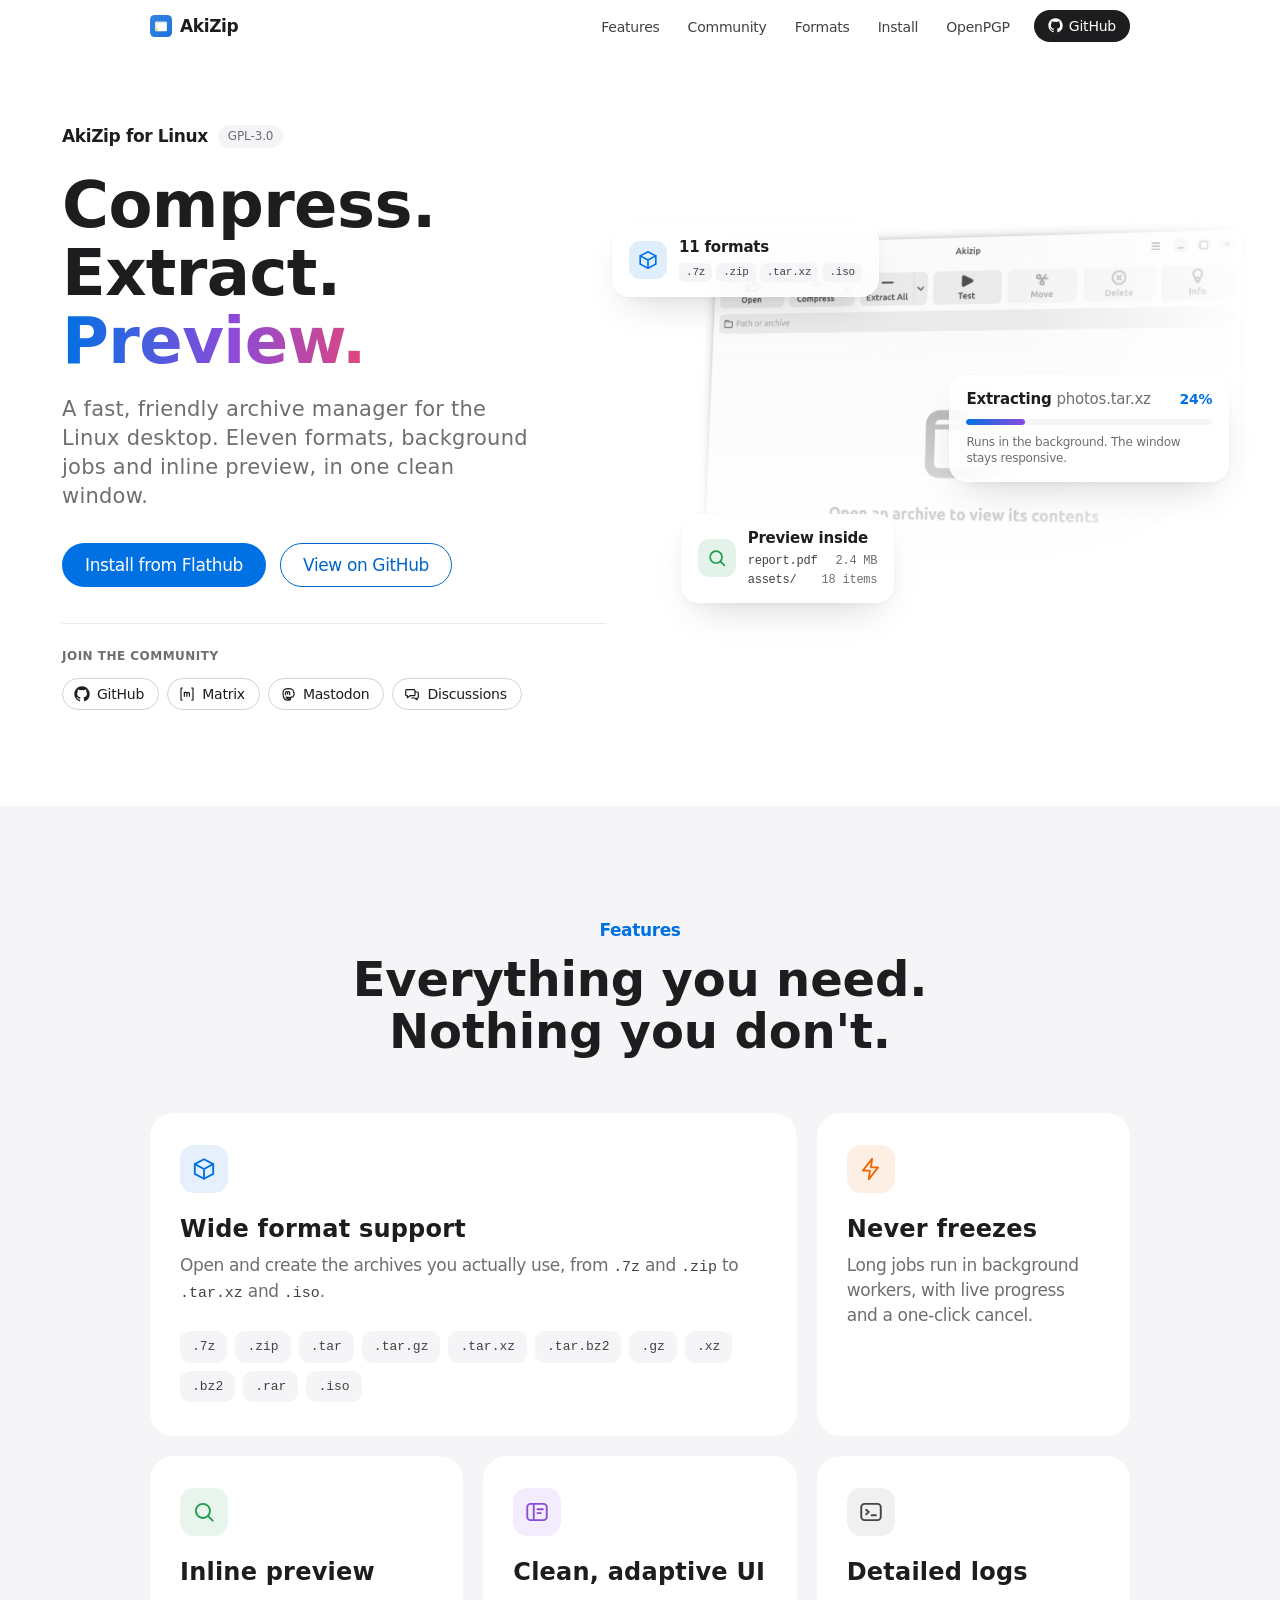
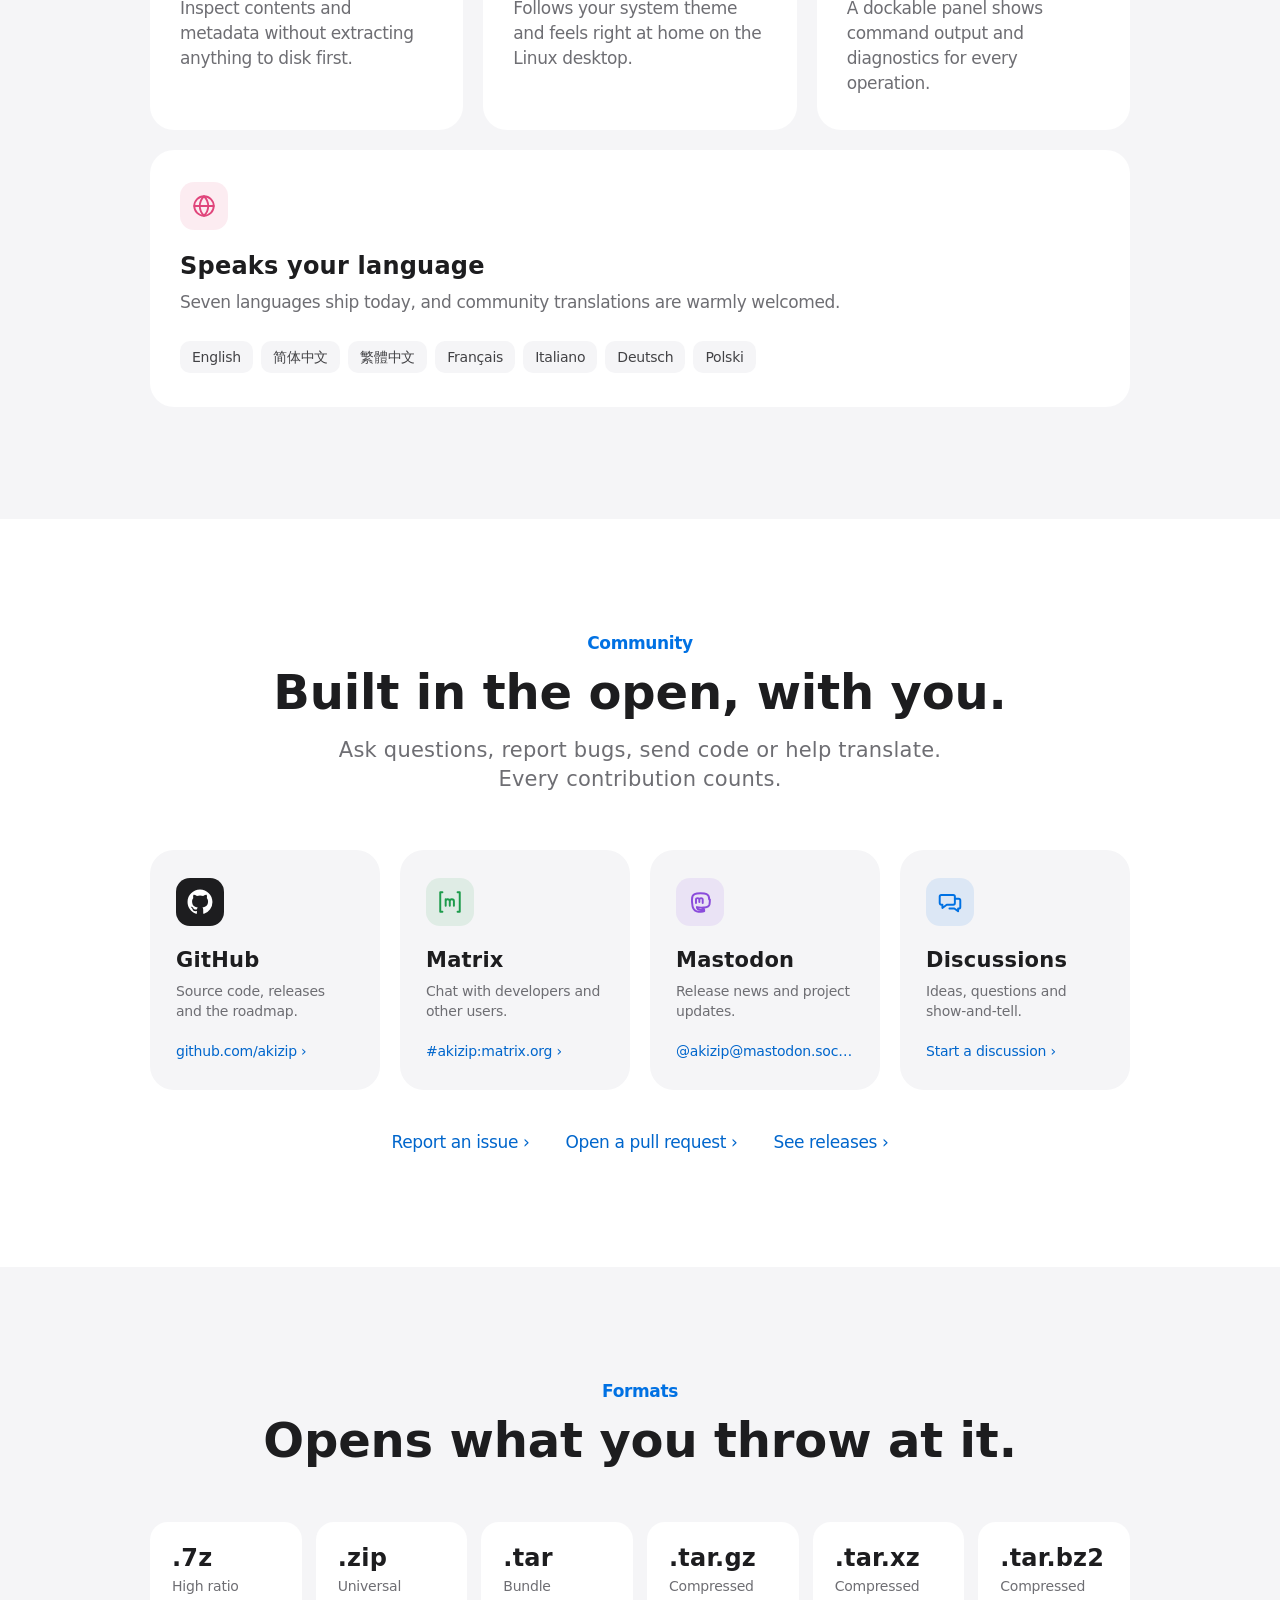
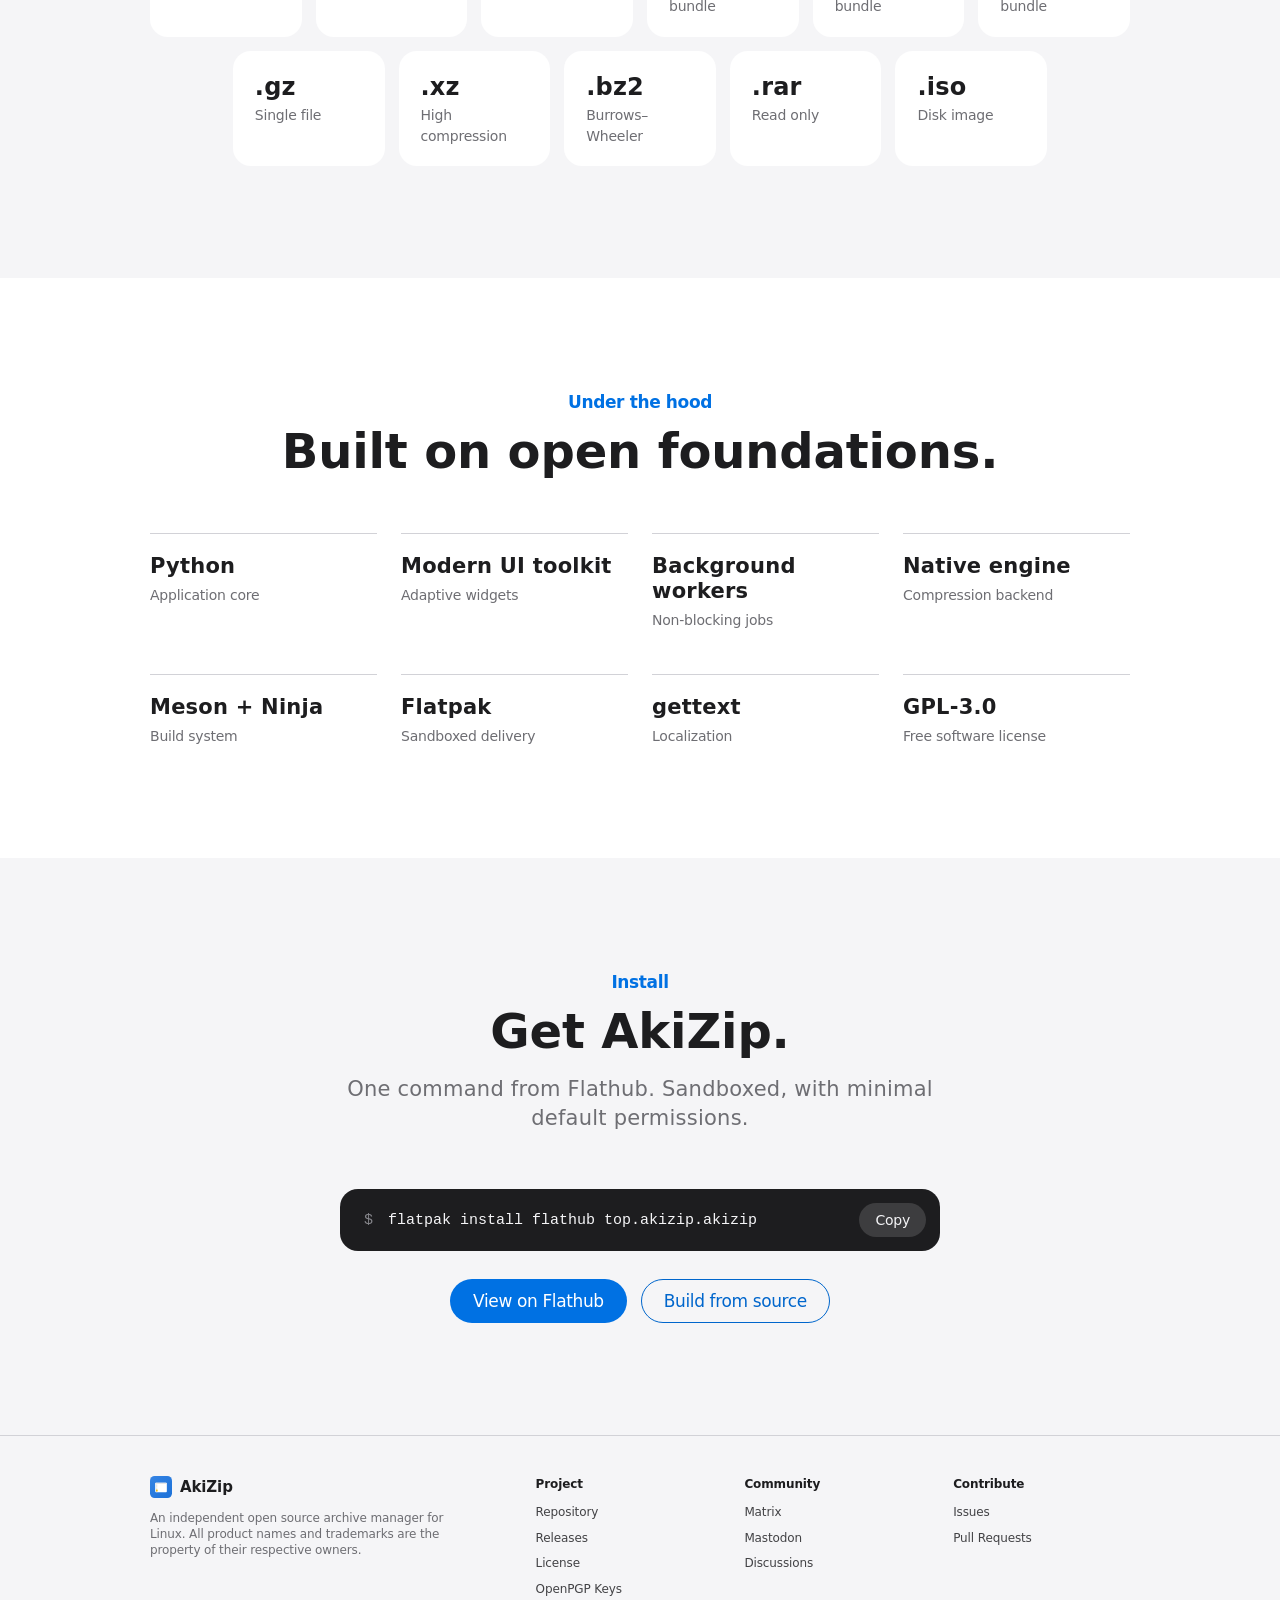
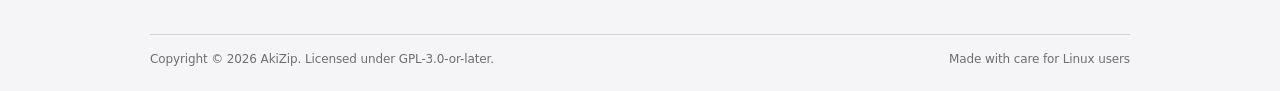
==== commit 884b2187: "redesign: light theme, feature-first hero, community links" ====
--- a/index.html
+++ b/index.html
@@ -5,8 +5,8 @@
     <meta name="viewport" content="width=device-width, initial-scale=1.0">
     <title>AkiZip — A Modern Archive Manager for Linux</title>
     <meta name="description" content="AkiZip is a clean, fast, and friendly archive manager designed for modern Linux desktops.">
-    <meta name="theme-color" content="#ffffff" media="(prefers-color-scheme: light)">
-    <meta name="theme-color" content="#000000" media="(prefers-color-scheme: dark)">
+    <meta name="theme-color" content="#ffffff">
+    <meta name="color-scheme" content="light">
     <link rel="stylesheet" href="style.css">
     <link rel="icon" type="image/svg+xml" href="assets/logo.svg">
 </head>
@@ -14,243 +14,315 @@
     <a class="skip-link" href="#main">Skip to content</a>
 
     <header class="site-header">
-        <div class="site-header-inner">
-            <a class="site-brand" href="index.html" aria-label="AkiZip home">
+        <nav class="globalnav" aria-label="Primary">
+            <a class="globalnav-brand" href="index.html" aria-label="AkiZip home">
                 <img src="assets/logo.svg" alt="" width="22" height="22">
                 <span>AkiZip</span>
             </a>
-
-            <nav class="site-nav" id="site-nav" aria-label="Primary">
-                <a href="#features">Features</a>
-                <a href="#formats">Formats</a>
-                <a href="#install">Install</a>
-                <a href="openpgp.html">OpenPGP</a>
-                <a href="https://github.com/AkiZip" target="_blank" rel="noopener">GitHub</a>
-                <a class="nav-cta" href="#install">Get AkiZip</a>
-            </nav>
-
+            <ul class="globalnav-list" id="site-nav">
+                <li><a href="index.html#features">Features</a></li>
+                <li><a href="index.html#community">Community</a></li>
+                <li><a href="index.html#formats">Formats</a></li>
+                <li><a href="index.html#install">Install</a></li>
+                <li><a href="openpgp.html">OpenPGP</a></li>
+            </ul>
+            <a class="globalnav-github" href="https://github.com/akizip/akizip" target="_blank" rel="noopener">
+                <svg viewBox="0 0 24 24" width="15" height="15" fill="currentColor" aria-hidden="true"><path d="M12 .5C5.65.5.5 5.65.5 12c0 5.08 3.29 9.39 7.86 10.91.57.1.78-.25.78-.55v-1.94c-3.2.69-3.87-1.54-3.87-1.54-.52-1.33-1.28-1.69-1.28-1.69-1.05-.72.08-.7.08-.7 1.16.08 1.77 1.19 1.77 1.19 1.03 1.76 2.7 1.25 3.36.96.1-.75.4-1.26.73-1.55-2.55-.29-5.24-1.28-5.24-5.69 0-1.26.45-2.29 1.19-3.1-.12-.29-.52-1.46.11-3.04 0 0 .97-.31 3.18 1.18a11.04 11.04 0 0 1 5.78 0c2.21-1.49 3.18-1.18 3.18-1.18.63 1.58.23 2.75.11 3.04.74.81 1.19 1.84 1.19 3.1 0 4.42-2.69 5.4-5.25 5.68.41.36.78 1.05.78 2.12v3.14c0 .3.21.66.79.55A11.51 11.51 0 0 0 23.5 12C23.5 5.65 18.35.5 12 .5z"/></svg>
+                <span>GitHub</span>
+            </a>
             <button class="nav-toggle" aria-label="Open menu" aria-expanded="false" aria-controls="site-nav">
                 <span></span><span></span>
             </button>
-        </div>
+        </nav>
     </header>
 
     <main id="main">
+        <!-- Hero: features first, screenshot as backdrop -->
         <section class="hero">
-            <div class="container hero-inner">
-                <div class="hero-copy">
-                    <span class="badge" id="version-badge"></span>
-                    <h1>A modern archive manager<span class="hero-line-muted">for the Linux desktop</span></h1>
-                    <p class="lede">AkiZip is a clean, fast, and friendly tool for everyday compression and extraction. No clutter, no surprises — just a window that gets out of your way.</p>
-                    <div class="hero-cta">
-                        <a href="#install" class="btn btn-primary">Install AkiZip</a>
-                        <a href="https://github.com/akizip/akizip" target="_blank" rel="noopener" class="btn btn-secondary">
-                            <svg viewBox="0 0 24 24" width="17" height="17" fill="currentColor" aria-hidden="true"><path d="M12 .5C5.65.5.5 5.65.5 12c0 5.08 3.29 9.39 7.86 10.91.57.1.78-.25.78-.55v-1.94c-3.2.69-3.87-1.54-3.87-1.54-.52-1.33-1.28-1.69-1.28-1.69-1.05-.72.08-.7.08-.7 1.16.08 1.77 1.19 1.77 1.19 1.03 1.76 2.7 1.25 3.36.96.1-.75.4-1.26.73-1.55-2.55-.29-5.24-1.28-5.24-5.69 0-1.26.45-2.29 1.19-3.1-.12-.29-.52-1.46.11-3.04 0 0 .97-.31 3.18 1.18a11.04 11.04 0 0 1 5.78 0c2.21-1.49 3.18-1.18 3.18-1.18.63 1.58.23 2.75.11 3.04.74.81 1.19 1.84 1.19 3.1 0 4.42-2.69 5.4-5.25 5.68.41.36.78 1.05.78 2.12v3.14c0 .3.21.66.79.55A11.51 11.51 0 0 0 23.5 12C23.5 5.65 18.35.5 12 .5z"/></svg>
-                            View Source
-                        </a>
-                        <a href="https://flathub.org/en/apps/top.akizip.akizip" target="_blank" rel="noopener" class="btn btn-secondary">
-                            <svg viewBox="0 0 24 24" width="17" height="17" fill="none" stroke="currentColor" stroke-width="1.8" stroke-linecap="round" stroke-linejoin="round" aria-hidden="true"><path d="M12 3v12m0 0 4.5-4.5M12 15 7.5 10.5M4.5 19.5h15"/></svg>
-                            Flathub
-                        </a>
-                    </div>
-                    <div class="hero-meta">
-                        <span><strong>Linux</strong> only</span>
-                        <span class="dot">·</span>
-                        <span>EN / zh-hans / zh-hant / FR / IT / DE / PL</span>
-                        <span class="dot">·</span>
-                        <span>Sandboxed</span>
-                    </div>
-                </div>
-
-                <div class="hero-visual">
-                    <div class="screenshot-frame">
-                        <img src="assets/shotcut.png" alt="AkiZip application window" class="hero-screenshot" width="1898" height="1300" loading="eager">
-                    </div>
-                </div>
-            </div>
-        </section>
-
-        <section id="features" class="section section-alt">
+            <div class="hero-copy">
+                <p class="hero-eyebrow">
+                    <span>AkiZip for Linux</span>
+                    <span class="hero-version" id="version-badge"></span>
+                </p>
+                <h1 class="headline-hero">Compress. Extract.<br><span class="gradient-text">Preview.</span></h1>
+                <p class="hero-sub">A fast, friendly archive manager for the Linux desktop. Eleven formats, background jobs and inline preview, in one clean window.</p>
+                <div class="hero-ctas">
+                    <a href="#install" class="button">Install from Flathub</a>
+                    <a href="https://github.com/akizip/akizip" target="_blank" rel="noopener" class="button button-secondary">View on GitHub</a>
+                </div>
+                <div class="hero-community">
+                    <span class="hero-community-label">Join the community</span>
+                    <a class="chip" href="https://github.com/akizip/akizip" target="_blank" rel="noopener">
+                        <svg viewBox="0 0 24 24" fill="currentColor" aria-hidden="true"><path d="M12 .5C5.65.5.5 5.65.5 12c0 5.08 3.29 9.39 7.86 10.91.57.1.78-.25.78-.55v-1.94c-3.2.69-3.87-1.54-3.87-1.54-.52-1.33-1.28-1.69-1.28-1.69-1.05-.72.08-.7.08-.7 1.16.08 1.77 1.19 1.77 1.19 1.03 1.76 2.7 1.25 3.36.96.1-.75.4-1.26.73-1.55-2.55-.29-5.24-1.28-5.24-5.69 0-1.26.45-2.29 1.19-3.1-.12-.29-.52-1.46.11-3.04 0 0 .97-.31 3.18 1.18a11.04 11.04 0 0 1 5.78 0c2.21-1.490 3.18-1.18 3.18-1.18.63 1.58.23 2.75.11 3.04.74.81 1.19 1.84 1.19 3.1 0 4.42-2.69 5.4-5.25 5.68.41.36.78 1.05.78 2.12v3.14c0 .3.21.66.79.55A11.51 11.51 0 0 0 23.5 12C23.5 5.65 18.35.5 12 .5z"/></svg>
+                        GitHub
+                    </a>
+                    <a class="chip" href="https://matrix.to/#/#akizip:matrix.org" target="_blank" rel="noopener">
+                        <svg viewBox="0 0 24 24" fill="none" stroke="currentColor" stroke-width="1.8" stroke-linecap="round" stroke-linejoin="round" aria-hidden="true"><path d="M5 3H3v18h2M19 3h2v18h-2"/><path d="M8 15.5V9.5M8 11.2c0-1 .8-1.7 1.8-1.7s2 .7 2 1.7v4.3M11.8 11.2c0-1 .8-1.7 1.9-1.7s1.9.7 1.9 1.7v4.3"/></svg>
+                        Matrix
+                    </a>
+                    <a class="chip" href="https://mastodon.social/@akizip" target="_blank" rel="me noopener">
+                        <svg viewBox="0 0 24 24" fill="none" stroke="currentColor" stroke-width="1.8" stroke-linecap="round" stroke-linejoin="round" aria-hidden="true"><path d="M20.5 9.6c0-3.7-2.4-4.8-2.4-4.8C16.9 4.2 14.8 4 12.6 4h-.1c-2.2 0-4.3.2-5.5.8 0 0-2.4 1.1-2.4 4.8 0 .9 0 1.9.1 3 .2 3.6.8 7.2 4.2 8.1 1.6.4 2.9.5 4 .4 2-.1 3-.7 3-.7l-.1-1.5s-1.4.5-3 .4c-1.6-.1-3.3-.2-3.6-2.1v-.5s1.6.4 3.6.5c1.2.1 2.4-.1 3.5-.2 2.3-.3 4.2-1.7 4.5-3 .3-1.9.3-4.4.3-4.4z"/><path d="M8.3 13V9.9c0-.9.6-1.5 1.5-1.5s1.6.6 1.6 1.6V12M11.4 12v-2c0-1 .7-1.6 1.6-1.6s1.5.6 1.5 1.5V13"/></svg>
+                        Mastodon
+                    </a>
+                    <a class="chip" href="https://github.com/akizip/akizip/discussions" target="_blank" rel="noopener">
+                        <svg viewBox="0 0 24 24" fill="none" stroke="currentColor" stroke-width="1.8" stroke-linecap="round" stroke-linejoin="round" aria-hidden="true"><path d="M4 5.5h11a1.5 1.5 0 0 1 1.5 1.5v6A1.5 1.5 0 0 1 15 14.5H9l-4 3v-3H4A1.5 1.5 0 0 1 2.5 13V7A1.5 1.5 0 0 1 4 5.5z"/><path d="M16.5 9H20a1.5 1.5 0 0 1 1.5 1.5v6A1.5 1.5 0 0 1 20 18h-.5v2.5l-3.5-2.5h-4.5"/></svg>
+                        Discussions
+                    </a>
+                </div>
+            </div>
+
+            <div class="hero-stage" aria-hidden="true">
+                <div class="hero-window">
+                    <img src="assets/shotcut.png" alt="" width="1898" height="1300" loading="eager">
+                </div>
+
+                <div class="float-card fc-formats">
+                    <span class="fc-icon fc-blue">
+                        <svg viewBox="0 0 24 24" fill="none" stroke="currentColor" stroke-width="1.8" stroke-linecap="round" stroke-linejoin="round"><path d="M3.5 7.5 12 3l8.5 4.5v9L12 21l-8.5-4.5z"/><path d="m3.5 7.5 8.5 4.5 8.5-4.5M12 12v9"/></svg>
+                    </span>
+                    <span class="fc-text">
+                        <strong>11 formats</strong>
+                        <span class="fc-tags"><em>.7z</em><em>.zip</em><em>.tar.xz</em><em>.iso</em></span>
+                    </span>
+                </div>
+
+                <div class="float-card fc-progress">
+                    <span class="fc-row">
+                        <strong>Extracting <span class="fc-file">photos.tar.xz</span></strong>
+                        <span class="fc-pct" id="fc-pct">0%</span>
+                    </span>
+                    <span class="fc-bar"><span class="fc-fill" id="fc-fill"></span></span>
+                    <span class="fc-note">Runs in the background. The window stays responsive.</span>
+                </div>
+
+                <div class="float-card fc-preview">
+                    <span class="fc-icon fc-green">
+                        <svg viewBox="0 0 24 24" fill="none" stroke="currentColor" stroke-width="1.8" stroke-linecap="round" stroke-linejoin="round"><circle cx="11" cy="11" r="6.5"/><path d="m20 20-4.4-4.4"/></svg>
+                    </span>
+                    <span class="fc-text">
+                        <strong>Preview inside</strong>
+                        <span class="fc-list">
+                            <span>report.pdf <i>2.4 MB</i></span>
+                            <span>assets/ <i>18 items</i></span>
+                        </span>
+                    </span>
+                </div>
+            </div>
+        </section>
+
+        <!-- Features -->
+        <section id="features" class="section section-gray">
             <div class="container">
                 <div class="section-head">
-                    <span class="eyebrow">Features</span>
-                    <h2>Designed for everyday use</h2>
-                    <p class="section-sub">Every interaction is shaped around a simple goal: get your files in and out without friction.</p>
-                </div>
-
-                <div class="grid grid-3">
-                    <article class="card">
-                        <div class="card-icon" aria-hidden="true">🎨</div>
-                        <h3>Clean, Adaptive UI</h3>
-                        <p>A modern interface that follows your system theme, light or dark, and feels right at home on the Linux desktop.</p>
-                    </article>
-                    <article class="card">
-                        <div class="card-icon" aria-hidden="true">📦</div>
-                        <h3>Wide Format Support</h3>
-                        <p>Open and create archives in many popular formats, including <code>.7z</code>, <code>.zip</code>, <code>.tar</code>, <code>.tar.gz</code>, <code>.tar.xz</code>, <code>.tar.bz2</code>, <code>.xz</code>, <code>.bz2</code>, <code>.iso</code>, and more.</p>
-                    </article>
-                    <article class="card">
-                        <div class="card-icon" aria-hidden="true">⚡</div>
-                        <h3>Non-blocking Tasks</h3>
-                        <p>Long-running operations run in background workers with live progress and a one-click cancel — the UI never freezes.</p>
-                    </article>
-                    <article class="card">
-                        <div class="card-icon" aria-hidden="true">🔍</div>
-                        <h3>Inline Preview</h3>
-                        <p>Inspect contents and metadata of an archive without extracting anything to disk first.</p>
-                    </article>
-                    <article class="card">
-                        <div class="card-icon" aria-hidden="true">🪵</div>
-                        <h3>Detailed Logs</h3>
-                        <p>A dockable log panel surfaces command output and diagnostics, keeping every operation transparent.</p>
-                    </article>
-                    <article class="card">
-                        <div class="card-icon" aria-hidden="true">🌍</div>
-                        <h3>Multilingual</h3>
-                        <p>Ships with English, Simplified Chinese, Traditional Chinese, French, Italian, German, and Polish. Community translations are warmly welcomed.</p>
-                    </article>
-                </div>
-            </div>
-        </section>
-
-        <section id="formats" class="section">
+                    <p class="section-kicker">Features</p>
+                    <h2 class="headline-section">Everything you need.<br>Nothing you don't.</h2>
+                </div>
+
+                <div class="bento">
+                    <article class="bento-card bento-wide">
+                        <span class="bento-icon tint-blue">
+                            <svg viewBox="0 0 24 24" fill="none" stroke="currentColor" stroke-width="1.7" stroke-linecap="round" stroke-linejoin="round"><path d="M3.5 7.5 12 3l8.5 4.5v9L12 21l-8.5-4.5z"/><path d="m3.5 7.5 8.5 4.5 8.5-4.5M12 12v9"/></svg>
+                        </span>
+                        <h3>Wide format support</h3>
+                        <p>Open and create the archives you actually use, from <code>.7z</code> and <code>.zip</code> to <code>.tar.xz</code> and <code>.iso</code>.</p>
+                        <div class="bento-formats" aria-hidden="true">
+                            <span>.7z</span><span>.zip</span><span>.tar</span><span>.tar.gz</span><span>.tar.xz</span><span>.tar.bz2</span><span>.gz</span><span>.xz</span><span>.bz2</span><span>.rar</span><span>.iso</span>
+                        </div>
+                    </article>
+                    <article class="bento-card">
+                        <span class="bento-icon tint-orange">
+                            <svg viewBox="0 0 24 24" fill="none" stroke="currentColor" stroke-width="1.7" stroke-linecap="round" stroke-linejoin="round"><path d="M13 2.5 4.5 13.5H11l-1 8 8.5-11H12z"/></svg>
+                        </span>
+                        <h3>Never freezes</h3>
+                        <p>Long jobs run in background workers, with live progress and a one-click cancel.</p>
+                    </article>
+                    <article class="bento-card">
+                        <span class="bento-icon tint-green">
+                            <svg viewBox="0 0 24 24" fill="none" stroke="currentColor" stroke-width="1.7" stroke-linecap="round" stroke-linejoin="round"><circle cx="11" cy="11" r="6.5"/><path d="m20 20-4.4-4.4"/></svg>
+                        </span>
+                        <h3>Inline preview</h3>
+                        <p>Inspect contents and metadata without extracting anything to disk first.</p>
+                    </article>
+                    <article class="bento-card">
+                        <span class="bento-icon tint-purple">
+                            <svg viewBox="0 0 24 24" fill="none" stroke="currentColor" stroke-width="1.7" stroke-linecap="round" stroke-linejoin="round"><rect x="3" y="4.5" width="18" height="15" rx="3"/><path d="M9 4.5v15M12.5 9.5h5M12.5 13h3"/></svg>
+                        </span>
+                        <h3>Clean, adaptive UI</h3>
+                        <p>Follows your system theme and feels right at home on the Linux desktop.</p>
+                    </article>
+                    <article class="bento-card">
+                        <span class="bento-icon tint-gray">
+                            <svg viewBox="0 0 24 24" fill="none" stroke="currentColor" stroke-width="1.7" stroke-linecap="round" stroke-linejoin="round"><rect x="3" y="4.5" width="18" height="15" rx="3"/><path d="m7.5 10 2.5 2-2.5 2M12.5 15h4"/></svg>
+                        </span>
+                        <h3>Detailed logs</h3>
+                        <p>A dockable panel shows command output and diagnostics for every operation.</p>
+                    </article>
+                    <article class="bento-card bento-full">
+                        <span class="bento-icon tint-pink">
+                            <svg viewBox="0 0 24 24" fill="none" stroke="currentColor" stroke-width="1.7" stroke-linecap="round" stroke-linejoin="round"><circle cx="12" cy="12" r="9"/><path d="M3 12h18M12 3c2.6 2.6 3.9 5.6 3.9 9s-1.3 6.4-3.9 9c-2.6-2.6-3.9-5.6-3.9-9S9.4 5.6 12 3z"/></svg>
+                        </span>
+                        <h3>Speaks your language</h3>
+                        <p>Seven languages ship today, and community translations are warmly welcomed.</p>
+                        <div class="bento-formats bento-langs" aria-label="Available languages">
+                            <span>English</span><span>简体中文</span><span>繁體中文</span><span>Français</span><span>Italiano</span><span>Deutsch</span><span>Polski</span>
+                        </div>
+                    </article>
+                </div>
+            </div>
+        </section>
+
+        <!-- Community -->
+        <section id="community" class="section">
             <div class="container">
                 <div class="section-head">
-                    <span class="eyebrow">Formats</span>
-                    <h2>One tool, many archives</h2>
-                    <p class="section-sub">Read and write the formats you actually use, every day.</p>
-                </div>
-
-                <div class="format-grid">
-                    <div class="format-chip"><span class="ext">.7z</span><span class="desc">High ratio</span></div>
-                    <div class="format-chip"><span class="ext">.zip</span><span class="desc">Universal</span></div>
-                    <div class="format-chip"><span class="ext">.tar</span><span class="desc">Bundle</span></div>
-                    <div class="format-chip"><span class="ext">.tar.gz</span><span class="desc">Compressed bundle</span></div>
-                    <div class="format-chip"><span class="ext">.tar.xz</span><span class="desc">Compressed bundle</span></div>
-                    <div class="format-chip"><span class="ext">.tar.bz2</span><span class="desc">Compressed bundle</span></div>
-                    <div class="format-chip"><span class="ext">.gz</span><span class="desc">Single file</span></div>
-                    <div class="format-chip"><span class="ext">.xz</span><span class="desc">High compression</span></div>
-                    <div class="format-chip"><span class="ext">.bz2</span><span class="desc">Burrows-Wheeler</span></div>
-                    <div class="format-chip"><span class="ext">.rar</span><span class="desc">Read only</span></div>
-                    <div class="format-chip"><span class="ext">.iso</span><span class="desc">Disk image</span></div>
-                </div>
-            </div>
-        </section>
-
-        <section id="stack" class="section section-alt">
+                    <p class="section-kicker">Community</p>
+                    <h2 class="headline-section">Built in the open, with you.</h2>
+                    <p class="section-sub">Ask questions, report bugs, send code or help translate. Every contribution counts.</p>
+                </div>
+
+                <div class="community-grid">
+                    <a class="community-card" href="https://github.com/akizip/akizip" target="_blank" rel="noopener">
+                        <span class="community-icon tint-dark">
+                            <svg viewBox="0 0 24 24" fill="currentColor"><path d="M12 .5C5.65.5.5 5.65.5 12c0 5.08 3.29 9.39 7.86 10.91.57.1.78-.25.78-.55v-1.94c-3.2.69-3.87-1.54-3.87-1.54-.52-1.33-1.28-1.69-1.28-1.69-1.05-.72.08-.7.08-.7 1.16.08 1.77 1.19 1.77 1.19 1.03 1.76 2.7 1.25 3.36.96.1-.75.4-1.26.73-1.55-2.55-.29-5.24-1.28-5.24-5.69 0-1.26.45-2.29 1.19-3.1-.12-.29-.52-1.46.11-3.04 0 0 .97-.31 3.18 1.18a11.04 11.04 0 0 1 5.78 0c2.21-1.49 3.18-1.18 3.18-1.18.63 1.58.23 2.75.11 3.04.74.81 1.19 1.84 1.19 3.1 0 4.42-2.69 5.4-5.25 5.68.41.36.78 1.05.78 2.12v3.14c0 .3.21.66.79.55A11.51 11.51 0 0 0 23.5 12C23.5 5.65 18.35.5 12 .5z"/></svg>
+                        </span>
+                        <span class="community-name">GitHub</span>
+                        <span class="community-desc">Source code, releases and the roadmap.</span>
+                        <span class="community-link">github.com/akizip</span>
+                    </a>
+                    <a class="community-card" href="https://matrix.to/#/#akizip:matrix.org" target="_blank" rel="noopener">
+                        <span class="community-icon tint-green">
+                            <svg viewBox="0 0 24 24" fill="none" stroke="currentColor" stroke-width="1.8" stroke-linecap="round" stroke-linejoin="round"><path d="M5 3H3v18h2M19 3h2v18h-2"/><path d="M8 15.5V9.5M8 11.2c0-1 .8-1.7 1.8-1.7s2 .7 2 1.7v4.3M11.8 11.2c0-1 .8-1.7 1.9-1.7s1.9.7 1.9 1.7v4.3"/></svg>
+                        </span>
+                        <span class="community-name">Matrix</span>
+                        <span class="community-desc">Chat with developers and other users.</span>
+                        <span class="community-link">#akizip:matrix.org</span>
+                    </a>
+                    <a class="community-card" href="https://mastodon.social/@akizip" target="_blank" rel="me noopener">
+                        <span class="community-icon tint-purple">
+                            <svg viewBox="0 0 24 24" fill="none" stroke="currentColor" stroke-width="1.8" stroke-linecap="round" stroke-linejoin="round"><path d="M20.5 9.6c0-3.7-2.4-4.8-2.4-4.8C16.9 4.2 14.8 4 12.6 4h-.1c-2.2 0-4.3.2-5.5.8 0 0-2.4 1.1-2.4 4.8 0 .9 0 1.9.1 3 .2 3.6.8 7.2 4.2 8.1 1.6.4 2.9.5 4 .4 2-.1 3-.7 3-.7l-.1-1.5s-1.4.5-3 .4c-1.6-.1-3.3-.2-3.6-2.1v-.5s1.6.4 3.6.5c1.2.1 2.4-.1 3.5-.2 2.3-.3 4.2-1.7 4.5-3 .3-1.9.3-4.4.3-4.4z"/><path d="M8.3 13V9.9c0-.9.6-1.5 1.5-1.5s1.6.6 1.6 1.6V12M11.4 12v-2c0-1 .7-1.6 1.6-1.6s1.5.6 1.5 1.5V13"/></svg>
+                        </span>
+                        <span class="community-name">Mastodon</span>
+                        <span class="community-desc">Release news and project updates.</span>
+                        <span class="community-link">@akizip@mastodon.social</span>
+                    </a>
+                    <a class="community-card" href="https://github.com/akizip/akizip/discussions" target="_blank" rel="noopener">
+                        <span class="community-icon tint-blue">
+                            <svg viewBox="0 0 24 24" fill="none" stroke="currentColor" stroke-width="1.8" stroke-linecap="round" stroke-linejoin="round"><path d="M4 5.5h11a1.5 1.5 0 0 1 1.5 1.5v6A1.5 1.5 0 0 1 15 14.5H9l-4 3v-3H4A1.5 1.5 0 0 1 2.5 13V7A1.5 1.5 0 0 1 4 5.5z"/><path d="M16.5 9H20a1.5 1.5 0 0 1 1.5 1.5v6A1.5 1.5 0 0 1 20 18h-.5v2.5l-3.5-2.5h-4.5"/></svg>
+                        </span>
+                        <span class="community-name">Discussions</span>
+                        <span class="community-desc">Ideas, questions and show-and-tell.</span>
+                        <span class="community-link">Start a discussion</span>
+                    </a>
+                </div>
+
+                <div class="community-actions">
+                    <a href="https://github.com/akizip/akizip/issues" target="_blank" rel="noopener" class="text-link">Report an issue</a>
+                    <a href="https://github.com/akizip/akizip/pulls" target="_blank" rel="noopener" class="text-link">Open a pull request</a>
+                    <a href="https://github.com/akizip/akizip/releases" target="_blank" rel="noopener" class="text-link">See releases</a>
+                </div>
+            </div>
+        </section>
+
+        <!-- Formats -->
+        <section id="formats" class="section section-gray">
             <div class="container">
                 <div class="section-head">
-                    <span class="eyebrow">Under the Hood</span>
-                    <h2>Built on modern, open foundations</h2>
-                    <p class="section-sub">A small set of well-chosen pieces, assembled into something practical.</p>
-                </div>
-
-                <div class="grid grid-4">
-                    <div class="tech-card">
-                        <div class="tech-name">Python</div>
-                        <div class="tech-role">Application core</div>
-                    </div>
-                    <div class="tech-card">
-                        <div class="tech-name">Modern UI Toolkit</div>
-                        <div class="tech-role">Adaptive widgets</div>
-                    </div>
-                    <div class="tech-card">
-                        <div class="tech-name">Background Workers</div>
-                        <div class="tech-role">Non-blocking jobs</div>
-                    </div>
-                    <div class="tech-card">
-                        <div class="tech-name">Native Engine</div>
-                        <div class="tech-role">Compression backend</div>
-                    </div>
-                    <div class="tech-card">
-                        <div class="tech-name">Meson + Ninja</div>
-                        <div class="tech-role">Build system</div>
-                    </div>
-                    <div class="tech-card">
-                        <div class="tech-name">Flatpak</div>
-                        <div class="tech-role">Sandboxed delivery</div>
-                    </div>
-                    <div class="tech-card">
-                        <div class="tech-name">gettext</div>
-                        <div class="tech-role">Localization</div>
-                    </div>
-                    <div class="tech-card">
-                        <div class="tech-name">GPL-3.0</div>
-                        <div class="tech-role">Free software license</div>
-                    </div>
-                </div>
-            </div>
-        </section>
-
-        <section id="install" class="section">
+                    <p class="section-kicker">Formats</p>
+                    <h2 class="headline-section">Opens what you throw at it.</h2>
+                </div>
+                <ul class="format-grid">
+                    <li class="format-item"><span class="ext">.7z</span><span class="desc">High ratio</span></li>
+                    <li class="format-item"><span class="ext">.zip</span><span class="desc">Universal</span></li>
+                    <li class="format-item"><span class="ext">.tar</span><span class="desc">Bundle</span></li>
+                    <li class="format-item"><span class="ext">.tar.gz</span><span class="desc">Compressed bundle</span></li>
+                    <li class="format-item"><span class="ext">.tar.xz</span><span class="desc">Compressed bundle</span></li>
+                    <li class="format-item"><span class="ext">.tar.bz2</span><span class="desc">Compressed bundle</span></li>
+                    <li class="format-item"><span class="ext">.gz</span><span class="desc">Single file</span></li>
+                    <li class="format-item"><span class="ext">.xz</span><span class="desc">High compression</span></li>
+                    <li class="format-item"><span class="ext">.bz2</span><span class="desc">Burrows–Wheeler</span></li>
+                    <li class="format-item"><span class="ext">.rar</span><span class="desc">Read only</span></li>
+                    <li class="format-item"><span class="ext">.iso</span><span class="desc">Disk image</span></li>
+                </ul>
+            </div>
+        </section>
+
+        <!-- Technology -->
+        <section id="stack" class="section">
             <div class="container">
                 <div class="section-head">
-                    <span class="eyebrow">Get Started</span>
-                    <h2>Install AkiZip</h2>
-                    <p class="section-sub">One command from Flathub. Sandboxed with minimal default permissions.</p>
-                </div>
-
-                <div class="install-steps">
-                    <div class="step">
-                        <div class="step-body">
-                            <h3>Install from Flathub</h3>
-                            <pre><code>flatpak install flathub top.akizip.akizip</code><button class="copy-btn" data-copy="flatpak install flathub top.akizip.akizip">Copy</button></pre>
-                        </div>
-                    </div>
-                </div>
-
-                <div class="cta-banner">
-                    <div>
-                        <h3>Prefer running from source?</h3>
-                        <p>Check the README for direct build instructions and developer mode tips.</p>
-                    </div>
-                    <a href="https://github.com/akizip/akizip#readme" target="_blank" rel="noopener" class="btn btn-primary">Read the Docs</a>
-                </div>
-            </div>
-        </section>
-
-        <section class="section section-cta">
-            <div class="container cta-inner">
-                <h2>Help shape AkiZip</h2>
-                <p class="section-sub">Open issues, send pull requests, or contribute a translation — every contribution counts.</p>
-                <div class="hero-cta">
-                    <a href="https://github.com/akizip/akizip/issues" target="_blank" rel="noopener" class="btn btn-primary">Report an Issue</a>
-                    <a href="https://github.com/akizip/akizip/pulls" target="_blank" rel="noopener" class="btn btn-secondary">Open a Pull Request</a>
+                    <p class="section-kicker">Under the hood</p>
+                    <h2 class="headline-section">Built on open foundations.</h2>
+                </div>
+                <dl class="spec-grid">
+                    <div class="spec"><dt>Python</dt><dd>Application core</dd></div>
+                    <div class="spec"><dt>Modern UI toolkit</dt><dd>Adaptive widgets</dd></div>
+                    <div class="spec"><dt>Background workers</dt><dd>Non-blocking jobs</dd></div>
+                    <div class="spec"><dt>Native engine</dt><dd>Compression backend</dd></div>
+                    <div class="spec"><dt>Meson + Ninja</dt><dd>Build system</dd></div>
+                    <div class="spec"><dt>Flatpak</dt><dd>Sandboxed delivery</dd></div>
+                    <div class="spec"><dt>gettext</dt><dd>Localization</dd></div>
+                    <div class="spec"><dt>GPL-3.0</dt><dd>Free software license</dd></div>
+                </dl>
+            </div>
+        </section>
+
+        <!-- Install -->
+        <section id="install" class="section section-gray">
+            <div class="container install-inner">
+                <div class="section-head">
+                    <p class="section-kicker">Install</p>
+                    <h2 class="headline-section">Get AkiZip.</h2>
+                    <p class="section-sub">One command from Flathub. Sandboxed, with minimal default permissions.</p>
+                </div>
+                <div class="install-card">
+                    <code><span class="prompt" aria-hidden="true">$</span> flatpak install flathub top.akizip.akizip</code>
+                    <button class="copy-btn" data-copy="flatpak install flathub top.akizip.akizip">Copy</button>
+                </div>
+                <div class="hero-ctas">
+                    <a href="https://flathub.org/en/apps/top.akizip.akizip" target="_blank" rel="noopener" class="button">View on Flathub</a>
+                    <a href="https://github.com/akizip/akizip#readme" target="_blank" rel="noopener" class="button button-secondary">Build from source</a>
                 </div>
             </div>
         </section>
     </main>
 
     <footer class="footer">
-        <div class="container footer-inner">
-            <div class="footer-brand">
-                <img src="assets/logo.svg" alt="" width="22" height="22">
-                <span>AkiZip</span>
-            </div>
-            <div class="footer-cols">
+        <div class="footer-content">
+            <nav class="footer-directory" aria-label="Footer">
+                <div class="footer-col footer-about">
+                    <a class="footer-brand" href="index.html">
+                        <img src="assets/logo.svg" alt="" width="22" height="22">
+                        <span>AkiZip</span>
+                    </a>
+                    <p>An independent open source archive manager for Linux. All product names and trademarks are the property of their respective owners.</p>
+                </div>
                 <div class="footer-col">
-                    <h4>Project</h4>
-                    <a href="https://github.com/akizip/akizip" target="_blank" rel="noopener">Repository</a>
-                    <a href="https://github.com/akizip/akizip/releases" target="_blank" rel="noopener">Releases</a>
-                    <a href="https://github.com/akizip/akizip/blob/main/COPYING" target="_blank" rel="noopener">License</a>
+                    <h3>Project</h3>
+                    <ul>
+                        <li><a href="https://github.com/akizip/akizip" target="_blank" rel="noopener">Repository</a></li>
+                        <li><a href="https://github.com/akizip/akizip/releases" target="_blank" rel="noopener">Releases</a></li>
+                        <li><a href="https://github.com/akizip/akizip/blob/main/COPYING" target="_blank" rel="noopener">License</a></li>
+                        <li><a href="openpgp.html">OpenPGP Keys</a></li>
+                    </ul>
                 </div>
                 <div class="footer-col">
-                    <h4>Community</h4>
-                    <a href="https://matrix.to/#/#akizip:matrix.org" target="_blank" rel="noopener">Matrix</a>
-                    <a href="https://mastodon.social/@akizip" target="_blank" rel="me noopener">Mastodon</a>
-                    <a href="https://github.com/akizip/akizip/issues" target="_blank" rel="noopener">Issues</a>
-                    <a href="https://github.com/akizip/akizip/pulls" target="_blank" rel="noopener">Pull Requests</a>
-                    <a href="https://github.com/akizip/akizip/discussions" target="_blank" rel="noopener">Discussions</a>
+                    <h3>Community</h3>
+                    <ul>
+                        <li><a href="https://matrix.to/#/#akizip:matrix.org" target="_blank" rel="noopener">Matrix</a></li>
+                        <li><a href="https://mastodon.social/@akizip" target="_blank" rel="me noopener">Mastodon</a></li>
+                        <li><a href="https://github.com/akizip/akizip/discussions" target="_blank" rel="noopener">Discussions</a></li>
+                    </ul>
                 </div>
                 <div class="footer-col">
-                    <h4>Disclaimer</h4>
-                    <p class="footer-note">AkiZip is an independent open source project. All product names and trademarks are the property of their respective owners.</p>
-                </div>
-            </div>
-        </div>
-        <div class="footer-bottom">
-            <div class="container">
-                <span>© <span id="year"></span> AkiZip · GPL-3.0-or-later</span>
+                    <h3>Contribute</h3>
+                    <ul>
+                        <li><a href="https://github.com/akizip/akizip/issues" target="_blank" rel="noopener">Issues</a></li>
+                        <li><a href="https://github.com/akizip/akizip/pulls" target="_blank" rel="noopener">Pull Requests</a></li>
+                    </ul>
+                </div>
+            </nav>
+            <div class="footer-legal">
+                <span>Copyright © <span id="year"></span> AkiZip. Licensed under GPL-3.0-or-later.</span>
                 <span>Made with care for Linux users</span>
             </div>
         </div>
--- a/style.css
+++ b/style.css
@@ -1,79 +1,47 @@
 /* ==========================================================================
    AkiZip — static stylesheet
-   Apple-inspired light / dark theme. No build step, no dependencies.
+   Light theme only. Feature-first hero, bento feature grid, community up front.
+   Type scale steps down at 1068px and 734px. No build step, no dependencies.
    ========================================================================== */
 
 :root {
-    --font-sans: -apple-system, BlinkMacSystemFont, "SF Pro Display", "SF Pro Text",
-        "Helvetica Neue", "Inter", "Noto Sans", "Segoe UI", Arial, sans-serif;
-    --font-mono: ui-monospace, "SF Mono", SFMono-Regular, Menlo, Consolas, "Liberation Mono", monospace;
+    color-scheme: light;
+
+    --font-display: "SF Pro Display", system-ui, BlinkMacSystemFont, "Inter",
+        "Helvetica Neue", "Noto Sans", "Segoe UI", Arial, sans-serif;
+    --font-text: "SF Pro Text", system-ui, BlinkMacSystemFont, "Inter",
+        "Helvetica Neue", "Noto Sans", "Segoe UI", Arial, sans-serif;
+    --font-mono: ui-monospace, "SF Mono", SFMono-Regular, "JetBrains Mono", Menlo, Consolas,
+        "Liberation Mono", monospace;
 
     --bg: #ffffff;
-    --bg-alt: #f5f5f7;
-    --surface: #ffffff;
-    --tile: #f5f5f7;
-    --tile-hover: #ececf0;
-
+    --gray: #f5f5f7;
+    --card: #ffffff;
     --text: #1d1d1f;
     --text-soft: #424245;
     --text-muted: #6e6e73;
     --line: #d2d2d7;
     --line-soft: rgba(0, 0, 0, 0.08);
-
-    --accent: #0071e3;
-    --accent-hover: #0077ed;
-    --accent-contrast: #ffffff;
-    --accent-link: #0066cc;
-
-    --cta-bg: #1d1d1f;
-    --code-bg: #1d1d1f;
-    --code-text: #f5f5f7;
-    --nav-bg: rgba(251, 251, 253, 0.8);
-    --nav-panel: rgba(251, 251, 253, 0.96);
-
-    --shadow-card: 0 1px 2px rgba(0, 0, 0, 0.04), 0 8px 24px -12px rgba(0, 0, 0, 0.18);
-    --shadow-shot: 0 0 0 1px var(--line), 0 30px 80px -30px rgba(0, 0, 0, 0.35);
-    --hero-glow: rgba(0, 113, 227, 0.1);
-
-    --radius-xl: 28px;
-    --radius-lg: 24px;
-    --radius-md: 18px;
-    --radius-sm: 12px;
-    --radius-pill: 980px;
-
-    --max-width: 1040px;
-    --header-h: 48px;
-    --ease: cubic-bezier(0.25, 0.1, 0.25, 1);
-}
-
-@media (prefers-color-scheme: dark) {
-    :root {
-        --bg: #000000;
-        --bg-alt: #0d0d0f;
-        --surface: #1d1d1f;
-        --tile: #1d1d1f;
-        --tile-hover: #2d2d2f;
-
-        --text: #f5f5f7;
-        --text-soft: #d2d2d7;
-        --text-muted: #86868b;
-        --line: #2d2d2f;
-        --line-soft: rgba(255, 255, 255, 0.12);
-
-        --accent: #0071e3;
-        --accent-hover: #0a84ff;
-        --accent-link: #2997ff;
-
-        --cta-bg: #1d1d1f;
-        --code-bg: #000000;
-        --code-text: #f5f5f7;
-        --nav-bg: rgba(0, 0, 0, 0.72);
-        --nav-panel: rgba(0, 0, 0, 0.96);
-
-        --shadow-card: none;
-        --shadow-shot: 0 0 0 1px var(--line), 0 40px 90px -40px rgba(0, 0, 0, 0.9);
-        --hero-glow: rgba(41, 151, 247, 0.16);
-    }
+    --link: #0066cc;
+
+    --button: #0071e3;
+    --button-hover: #0077ed;
+    --button-active: #006edb;
+
+    --blue: #0071e3;
+    --orange: #f56300;
+    --green: #1d9b4b;
+    --purple: #8a4bdb;
+    --pink: #e0457b;
+
+    --shadow-sm: 0 1px 2px rgba(0, 0, 0, 0.04), 0 4px 14px -6px rgba(0, 0, 0, 0.1);
+    --shadow-md: 0 2px 6px rgba(0, 0, 0, 0.04), 0 18px 40px -16px rgba(0, 0, 0, 0.18);
+    --shadow-lg: 0 4px 10px rgba(0, 0, 0, 0.04), 0 30px 70px -24px rgba(0, 0, 0, 0.25);
+
+    --content: 980px;
+    --nav-h: 52px;
+    --ease: cubic-bezier(0.4, 0, 0.6, 1);
+    --ease-out: cubic-bezier(0.22, 1, 0.36, 1);
 }
 
 /* ==========================================================================
@@ -88,17 +56,23 @@
 
 html {
     scroll-behavior: smooth;
+    scroll-padding-top: var(--nav-h);
     -webkit-text-size-adjust: 100%;
+    background: var(--bg);
+}
+
+html.nav-open {
+    overflow: hidden;
 }
 
 body {
     margin: 0;
     background: var(--bg);
     color: var(--text);
-    font-family: var(--font-sans);
+    font-family: var(--font-text);
     font-size: 17px;
-    line-height: 1.47;
-    letter-spacing: -0.01em;
+    line-height: 1.47059;
+    letter-spacing: -0.022em;
     -webkit-font-smoothing: antialiased;
     -moz-osx-font-smoothing: grayscale;
     overflow-x: hidden;
@@ -107,41 +81,31 @@
 h1,
 h2,
 h3,
-h4 {
+p,
+ul,
+dl,
+dd {
     margin: 0;
-    color: var(--text);
+    padding: 0;
+}
+
+ul {
+    list-style: none;
+}
+
+h1,
+h2,
+h3 {
     font-weight: 600;
-    line-height: 1.08;
-    letter-spacing: -0.03em;
-}
-
-h1 {
-    font-size: clamp(2.5rem, 6.2vw, 4.75rem);
-}
-
-h2 {
-    font-size: clamp(2rem, 4.2vw, 3.25rem);
-}
-
-h3 {
-    font-size: 1.1875rem;
-    letter-spacing: -0.02em;
-    line-height: 1.25;
-}
-
-p {
-    margin: 0;
-    color: var(--text-muted);
 }
 
 a {
-    color: var(--accent-link);
+    color: var(--link);
     text-decoration: none;
-    transition: color 0.2s var(--ease), opacity 0.2s var(--ease);
 }
 
 a:hover {
-    color: var(--accent-link);
+    text-decoration: underline;
 }
 
 img {
@@ -150,26 +114,23 @@
 
 code {
     font-family: var(--font-mono);
-    font-size: 0.92em;
-    color: var(--text-soft);
-    background: var(--tile);
-    padding: 0.1em 0.35em;
-    border-radius: 5px;
+    font-size: 0.88em;
+    letter-spacing: 0;
 }
 
 :focus-visible {
-    outline: 2px solid var(--accent);
-    outline-offset: 3px;
+    outline: 2px solid var(--button);
+    outline-offset: 2px;
     border-radius: 6px;
 }
 
 ::selection {
-    background: rgba(0, 113, 227, 0.25);
+    background: rgba(0, 113, 227, 0.2);
 }
 
 .container {
     width: 100%;
-    max-width: var(--max-width);
+    max-width: calc(var(--content) + 44px);
     margin: 0 auto;
     padding: 0 22px;
 }
@@ -179,163 +140,207 @@
     top: -80px;
     left: 16px;
     z-index: 999;
-    padding: 10px 18px;
-    border-radius: var(--radius-pill);
-    background: var(--accent);
-    color: var(--accent-contrast);
-    font-size: 0.875rem;
-    font-weight: 500;
-    transition: top 0.2s var(--ease);
+    padding: 8px 16px;
+    border-radius: 980px;
+    background: var(--button);
+    color: #fff;
+    font-size: 14px;
 }
 
 .skip-link:focus {
-    top: 10px;
-    color: var(--accent-contrast);
+    top: 8px;
 }
 
 /* ==========================================================================
-   Buttons
+   Buttons, chips, links
    ========================================================================== */
 
-.btn {
+.button {
     display: inline-flex;
     align-items: center;
     justify-content: center;
-    gap: 8px;
-    padding: 12px 24px;
+    gap: 6px;
+    padding: 11px 22px;
     border: 1px solid transparent;
-    border-radius: var(--radius-pill);
-    font-family: inherit;
-    font-size: 0.9375rem;
-    font-weight: 500;
-    line-height: 1.1;
-    letter-spacing: -0.01em;
+    border-radius: 980px;
+    background: var(--button);
+    color: #fff;
+    font-family: var(--font-text);
+    font-size: 17px;
+    line-height: 1.17648;
+    letter-spacing: -0.022em;
     white-space: nowrap;
     cursor: pointer;
     transition: background-color 0.2s var(--ease), color 0.2s var(--ease),
-        border-color 0.2s var(--ease);
-}
-
-.btn svg {
+        border-color 0.2s var(--ease), transform 0.2s var(--ease);
+}
+
+.button:hover {
+    background: var(--button-hover);
+    color: #fff;
+    text-decoration: none;
+}
+
+.button:active {
+    background: var(--button-active);
+    transform: scale(0.98);
+}
+
+.button-secondary {
+    background: transparent;
+    border-color: var(--link);
+    color: var(--link);
+}
+
+.button-secondary:hover {
+    background: var(--link);
+    color: #fff;
+}
+
+.chip {
+    display: inline-flex;
+    align-items: center;
+    gap: 7px;
+    padding: 7px 14px 7px 11px;
+    border: 1px solid var(--line);
+    border-radius: 980px;
+    background: rgba(255, 255, 255, 0.7);
+    color: var(--text);
+    font-size: 14px;
+    line-height: 1.2;
+    letter-spacing: -0.016em;
+    transition: border-color 0.2s var(--ease), background-color 0.2s var(--ease),
+        transform 0.3s var(--ease-out), box-shadow 0.3s var(--ease-out);
+}
+
+.chip svg {
+    width: 16px;
+    height: 16px;
     flex: 0 0 auto;
 }
 
-.btn-primary {
-    background: var(--accent);
-    color: var(--accent-contrast);
-}
-
-.btn-primary:hover {
-    background: var(--accent-hover);
-    color: var(--accent-contrast);
-}
-
-.btn-secondary {
-    background: var(--tile);
-    color: var(--text);
-}
-
-.btn-secondary:hover {
-    background: var(--tile-hover);
-    color: var(--text);
-}
-
-.hero-cta {
-    display: flex;
-    flex-wrap: wrap;
-    align-items: center;
-    justify-content: center;
-    gap: 12px;
+.chip:hover {
+    border-color: transparent;
+    background: #fff;
+    box-shadow: var(--shadow-sm);
+    transform: translateY(-2px);
+    text-decoration: none;
+}
+
+.text-link {
+    font-size: 17px;
+}
+
+.text-link::after {
+    content: " ›";
 }
 
 /* ==========================================================================
-   Header / navigation
+   Navigation
    ========================================================================== */
 
 .site-header {
     position: sticky;
     top: 0;
     z-index: 100;
-    background: var(--nav-bg);
-    border-bottom: 1px solid var(--line-soft);
+    height: var(--nav-h);
+}
+
+/* Blur on a pseudo-element so the fixed mobile menu is not trapped inside the bar */
+.site-header::before {
+    content: "";
+    position: absolute;
+    inset: 0;
+    z-index: -1;
+    background: rgba(255, 255, 255, 0.78);
+    border-bottom: 1px solid transparent;
     -webkit-backdrop-filter: saturate(180%) blur(20px);
     backdrop-filter: saturate(180%) blur(20px);
-}
-
-.site-header-inner {
+    transition: border-color 0.3s var(--ease), background-color 0.3s var(--ease);
+}
+
+.site-header.scrolled::before {
+    border-bottom-color: var(--line-soft);
+}
+
+.globalnav {
     display: flex;
     align-items: center;
-    justify-content: space-between;
     gap: 24px;
-    width: 100%;
-    max-width: 1200px;
-    height: var(--header-h);
+    max-width: calc(var(--content) + 44px);
+    height: 100%;
     margin: 0 auto;
     padding: 0 22px;
 }
 
-.site-brand {
+.globalnav-brand {
     display: inline-flex;
     align-items: center;
     gap: 8px;
     color: var(--text);
-    font-size: 0.9375rem;
+    font-size: 17px;
     font-weight: 600;
-    letter-spacing: -0.02em;
-}
-
-.site-brand:hover {
-    color: var(--text);
-}
-
-.site-brand img {
+    letter-spacing: -0.022em;
+}
+
+.globalnav-brand:hover {
+    text-decoration: none;
+}
+
+.globalnav-brand img {
     display: block;
     width: 22px;
     height: 22px;
-    border-radius: 6px;
-}
-
-.site-nav {
+}
+
+.globalnav-list {
     display: flex;
     align-items: center;
-    gap: 30px;
-}
-
-.site-nav a {
+    gap: 28px;
+    margin-left: auto;
+}
+
+.globalnav-list a {
+    color: var(--text-soft);
+    font-size: 14px;
+    letter-spacing: -0.016em;
+    transition: color 0.2s var(--ease);
+}
+
+.globalnav-list a:hover,
+.globalnav-list a.active,
+.globalnav-list a[aria-current="page"] {
     color: var(--text);
-    font-size: 0.75rem;
-    font-weight: 400;
-    letter-spacing: 0;
-    opacity: 0.82;
-    padding: 4px 0;
-}
-
-.site-nav a:hover {
-    opacity: 1;
-}
-
-.site-nav .nav-cta {
+    text-decoration: none;
+}
+
+.globalnav-github {
+    display: inline-flex;
+    align-items: center;
+    gap: 6px;
     padding: 6px 14px;
-    border-radius: var(--radius-pill);
-    background: var(--accent);
-    color: var(--accent-contrast);
-    font-weight: 500;
-    opacity: 1;
-}
-
-.site-nav .nav-cta:hover {
-    background: var(--accent-hover);
-    color: var(--accent-contrast);
+    border-radius: 980px;
+    background: var(--text);
+    color: #fff;
+    font-size: 14px;
+    letter-spacing: -0.016em;
+    transition: background-color 0.2s var(--ease);
+}
+
+.globalnav-github:hover {
+    background: #000;
+    text-decoration: none;
 }
 
 .nav-toggle {
     display: none;
     flex-direction: column;
     justify-content: center;
-    gap: 5px;
-    width: 32px;
-    height: 32px;
-    padding: 6px;
+    gap: 6px;
+    width: 44px;
+    height: 44px;
+    margin-right: -12px;
+    padding: 0 12px;
     border: 0;
     background: transparent;
     cursor: pointer;
@@ -343,540 +348,894 @@
 
 .nav-toggle span {
     display: block;
-    width: 20px;
-    height: 1.5px;
-    margin: 0 auto;
+    width: 18px;
+    height: 1.4px;
+    border-radius: 1px;
     background: var(--text);
-    transition: transform 0.25s var(--ease), opacity 0.25s var(--ease);
+    transition: transform 0.3s var(--ease-out);
 }
 
 .nav-toggle[aria-expanded="true"] span:first-child {
-    transform: translateY(3.25px) rotate(45deg);
+    transform: translateY(3.7px) rotate(45deg);
 }
 
 .nav-toggle[aria-expanded="true"] span:last-child {
-    transform: translateY(-3.25px) rotate(-45deg);
-}
-
-@media (max-width: 733px) {
-    .site-header-inner {
+    transform: translateY(-3.7px) rotate(-45deg);
+}
+
+@media (max-width: 833px) {
+    .globalnav {
+        gap: 12px;
         padding: 0 16px;
+    }
+
+    .globalnav-github {
+        margin-left: auto;
     }
 
     .nav-toggle {
         display: flex;
     }
 
-    .site-nav {
-        position: absolute;
-        top: 100%;
+    .globalnav-list {
+        position: fixed;
+        top: var(--nav-h);
         left: 0;
         right: 0;
-        flex-direction: column;
-        align-items: stretch;
-        gap: 0;
-        max-height: 0;
-        padding: 0 22px;
-        overflow: hidden;
-        background: var(--nav-panel);
+        bottom: 0;
+        display: block;
+        margin: 0;
+        padding: 20px 40px;
+        background: #fff;
+        overflow-y: auto;
+        visibility: hidden;
         opacity: 0;
-        visibility: hidden;
-        transition: max-height 0.3s var(--ease), opacity 0.3s var(--ease),
-            visibility 0.3s var(--ease), padding 0.3s var(--ease);
-    }
-
-    .site-nav.open {
-        max-height: 420px;
-        padding: 6px 22px 18px;
+        transition: opacity 0.3s var(--ease), visibility 0s linear 0.3s;
+    }
+
+    .globalnav-list.open {
+        visibility: visible;
         opacity: 1;
-        visibility: visible;
-    }
-
-    .site-nav a {
-        padding: 13px 0;
-        border-bottom: 1px solid var(--line);
-        font-size: 0.9375rem;
-    }
-
-    .site-nav a:last-child {
-        border-bottom: 0;
-    }
-
-    .site-nav .nav-cta {
-        align-self: flex-start;
-        margin-top: 14px;
-        padding: 9px 20px;
-        border-bottom: 0;
-        font-size: 0.875rem;
-    }
+        transition: opacity 0.3s var(--ease);
+    }
+
+    .globalnav-list li {
+        opacity: 0;
+        transform: translateY(-8px);
+        transition: opacity 0.2s var(--ease), transform 0.2s var(--ease);
+    }
+
+    .globalnav-list.open li {
+        opacity: 1;
+        transform: none;
+        transition: opacity 0.4s var(--ease-out), transform 0.5s var(--ease-out);
+    }
+
+    .globalnav-list.open li:nth-child(2) { transition-delay: 0.03s; }
+    .globalnav-list.open li:nth-child(3) { transition-delay: 0.06s; }
+    .globalnav-list.open li:nth-child(4) { transition-delay: 0.09s; }
+    .globalnav-list.open li:nth-child(5) { transition-delay: 0.12s; }
+
+    .globalnav-list a {
+        display: block;
+        padding: 8px 0;
+        color: var(--text);
+        font-family: var(--font-display);
+        font-size: 28px;
+        line-height: 1.14286;
+        font-weight: 600;
+        letter-spacing: 0.007em;
+    }
+
+    html.nav-open .site-header::before {
+        background: #fff;
+    }
+}
+
+/* ==========================================================================
+   Type scale
+   ========================================================================== */
+
+.headline-hero {
+    font-family: var(--font-display);
+    font-size: 64px;
+    line-height: 1.0625;
+    letter-spacing: -0.009em;
+}
+
+.headline-section {
+    font-family: var(--font-display);
+    font-size: 48px;
+    line-height: 1.08349;
+    letter-spacing: -0.003em;
+}
+
+.section-kicker {
+    margin-bottom: 10px;
+    color: var(--blue);
+    font-size: 17px;
+    font-weight: 600;
+    letter-spacing: -0.022em;
+}
+
+.section-sub {
+    max-width: 640px;
+    margin: 18px auto 0;
+    color: var(--text-muted);
+    font-family: var(--font-display);
+    font-size: 21px;
+    line-height: 1.38105;
+    letter-spacing: 0.011em;
+}
+
+.gradient-text {
+    background: linear-gradient(90deg, #0071e3 0%, #8a4bdb 55%, #e0457b 100%);
+    -webkit-background-clip: text;
+    background-clip: text;
+    -webkit-text-fill-color: transparent;
 }
 
 /* ==========================================================================
    Hero
    ========================================================================== */
 
+/* Keep the hero's colour wash from widening the page */
+main {
+    overflow-x: clip;
+}
+
 .hero {
-    padding: clamp(56px, 7vw, 88px) 0 clamp(56px, 7vw, 88px);
-    text-align: left;
-}
-
-.hero .container {
-    max-width: 1160px;
-}
-
-.hero-inner {
+    position: relative;
     display: grid;
-    grid-template-columns: minmax(0, 1fr) minmax(0, 1.08fr);
+    grid-template-columns: minmax(0, 1fr) minmax(0, 1.05fr);
     align-items: center;
-    gap: clamp(40px, 5vw, 72px);
+    gap: 40px;
+    max-width: 1200px;
+    margin: 0 auto;
+    padding: 72px 22px 96px;
+}
+
+/* Soft colour wash behind the hero */
+.hero::before {
+    content: "";
+    position: absolute;
+    inset: -10% -20% 0;
+    z-index: -1;
+    background:
+        radial-gradient(40% 50% at 78% 38%, rgba(0, 113, 227, 0.12), transparent 70%),
+        radial-gradient(30% 40% at 92% 72%, rgba(138, 75, 219, 0.1), transparent 70%),
+        radial-gradient(30% 35% at 60% 85%, rgba(224, 69, 123, 0.07), transparent 70%);
+    pointer-events: none;
+    animation: wash 16s ease-in-out infinite alternate;
+}
+
+@keyframes wash {
+    to {
+        transform: translate3d(-3%, 2%, 0) scale(1.06);
+    }
 }
 
 .hero-copy {
-    min-width: 0;
-}
-
-.hero h1 {
-    margin: 18px 0 0;
-    font-size: clamp(2.4rem, 4.4vw, 3.6rem);
-    text-wrap: balance;
-}
-
-.hero-line-muted {
-    display: block;
+    position: relative;
+    z-index: 2;
+}
+
+.hero-eyebrow {
+    display: flex;
+    align-items: center;
+    gap: 10px;
+    color: var(--text);
+    font-size: 17px;
+    font-weight: 600;
+}
+
+.hero-version {
+    padding: 3px 10px;
+    border-radius: 980px;
+    background: var(--gray);
     color: var(--text-muted);
-}
-
-.badge {
-    display: inline-block;
-    padding: 5px 14px;
-    border-radius: var(--radius-pill);
-    background: var(--tile);
+    font-size: 12px;
+    font-weight: 500;
+    letter-spacing: -0.01em;
+}
+
+.hero-version:empty {
+    display: none;
+}
+
+.headline-hero {
+    margin-top: 22px;
+}
+
+.hero-sub {
+    max-width: 480px;
+    margin-top: 20px;
     color: var(--text-muted);
-    font-size: 0.75rem;
-    font-weight: 500;
-    letter-spacing: 0;
-}
-
-.badge:empty {
-    display: none;
-}
-
-.lede {
-    max-width: 520px;
-    margin: 20px 0 0;
-    font-size: clamp(1.0625rem, 1.5vw, 1.25rem);
-    line-height: 1.45;
-    letter-spacing: -0.012em;
-    color: var(--text-muted);
-}
-
-.hero-cta {
-    justify-content: flex-start;
-    margin-top: 30px;
-}
-
-.hero-meta {
+    font-family: var(--font-display);
+    font-size: 21px;
+    line-height: 1.38105;
+    letter-spacing: 0.011em;
+}
+
+.hero-ctas {
+    display: flex;
+    flex-wrap: wrap;
+    gap: 12px 14px;
+    margin-top: 32px;
+}
+
+.hero-community {
     display: flex;
     flex-wrap: wrap;
     align-items: center;
-    justify-content: flex-start;
-    gap: 10px;
-    margin-top: 24px;
+    gap: 10px 8px;
+    margin-top: 36px;
+    padding-top: 24px;
+    border-top: 1px solid var(--line-soft);
+}
+
+.hero-community-label {
+    width: 100%;
+    margin-bottom: 2px;
     color: var(--text-muted);
-    font-size: 0.8125rem;
-}
-
-.hero-meta strong {
-    color: var(--text-soft);
-    font-weight: 500;
-}
-
-.hero-meta .dot {
-    opacity: 0.45;
-}
-
-.hero-visual {
-    position: relative;
-    min-width: 0;
-}
-
-.hero-visual::before {
-    content: "";
-    position: absolute;
-    inset: -10%;
-    z-index: 0;
-    border-radius: 50%;
-    background: radial-gradient(52% 52% at 55% 50%, var(--hero-glow), transparent 72%);
-    filter: blur(28px);
-    pointer-events: none;
-}
-
-.screenshot-frame {
+    font-size: 12px;
+    font-weight: 600;
+    letter-spacing: 0.04em;
+    text-transform: uppercase;
+}
+
+/* Stage: tilted, faded screenshot with feature cards floating over it */
+
+.hero-stage {
     position: relative;
     z-index: 1;
-    width: 100%;
-    border-radius: 20px;
-    overflow: hidden;
-    box-shadow: var(--shadow-shot);
-    background: var(--surface);
-}
-
-.hero-screenshot {
+    perspective: 1800px;
+    min-height: 420px;
+}
+
+.hero-window {
+    position: relative;
+    width: 108%;
+    margin-left: 4%;
+    transform: rotateY(calc(-16deg + var(--p, 0) * 12deg)) rotateX(calc(6deg - var(--p, 0) * 6deg)) scale(0.92);
+    transform-origin: 30% 50%;
+    -webkit-mask-image: linear-gradient(180deg, #000 30%, transparent 92%),
+        linear-gradient(90deg, #000 60%, transparent 100%);
+    -webkit-mask-composite: source-in;
+    mask-image: linear-gradient(180deg, #000 30%, transparent 92%),
+        linear-gradient(90deg, #000 60%, transparent 100%);
+    mask-composite: intersect;
+    opacity: 0.85;
+    transition: transform 0.2s linear;
+}
+
+.hero-window img {
     display: block;
     width: 100%;
     height: auto;
 }
 
+.float-card {
+    position: absolute;
+    z-index: 2;
+    display: flex;
+    align-items: center;
+    gap: 12px;
+    padding: 14px 16px;
+    border: 1px solid rgba(255, 255, 255, 0.7);
+    border-radius: 18px;
+    background: rgba(255, 255, 255, 0.82);
+    -webkit-backdrop-filter: saturate(180%) blur(18px);
+    backdrop-filter: saturate(180%) blur(18px);
+    box-shadow: var(--shadow-md);
+    font-size: 14px;
+    line-height: 1.3;
+    letter-spacing: -0.016em;
+    animation: card-in 1s var(--ease-out) backwards, bob 7s ease-in-out infinite;
+}
+
+.float-card strong {
+    display: block;
+    color: var(--text);
+    font-size: 15px;
+    font-weight: 600;
+}
+
+.fc-text {
+    display: flex;
+    flex-direction: column;
+    gap: 6px;
+}
+
+.fc-icon {
+    display: inline-flex;
+    align-items: center;
+    justify-content: center;
+    flex: 0 0 auto;
+    width: 38px;
+    height: 38px;
+    border-radius: 11px;
+}
+
+.fc-icon svg {
+    width: 22px;
+    height: 22px;
+}
+
+.fc-blue {
+    background: rgba(0, 113, 227, 0.12);
+    color: var(--blue);
+}
+
+.fc-green {
+    background: rgba(29, 155, 75, 0.12);
+    color: var(--green);
+}
+
+.fc-tags {
+    display: flex;
+    gap: 4px;
+}
+
+.fc-tags em {
+    padding: 2px 7px;
+    border-radius: 6px;
+    background: var(--gray);
+    color: var(--text-soft);
+    font-family: var(--font-mono);
+    font-size: 11px;
+    font-style: normal;
+}
+
+.fc-formats {
+    top: 4%;
+    left: -6%;
+    animation-delay: 0.5s, 0s;
+}
+
+.fc-progress {
+    top: 40%;
+    right: -2%;
+    flex-direction: column;
+    align-items: stretch;
+    gap: 10px;
+    width: 280px;
+    animation-delay: 0.7s, -2.3s;
+}
+
+.fc-row {
+    display: flex;
+    align-items: baseline;
+    justify-content: space-between;
+    gap: 10px;
+}
+
+.fc-file {
+    color: var(--text-muted);
+    font-weight: 400;
+}
+
+.fc-pct {
+    color: var(--blue);
+    font-weight: 600;
+    font-variant-numeric: tabular-nums;
+}
+
+.fc-bar {
+    display: block;
+    height: 6px;
+    overflow: hidden;
+    border-radius: 3px;
+    background: var(--gray);
+}
+
+.fc-fill {
+    display: block;
+    width: 0;
+    height: 100%;
+    border-radius: inherit;
+    background: linear-gradient(90deg, #0071e3, #8a4bdb);
+}
+
+.fc-note {
+    color: var(--text-muted);
+    font-size: 12px;
+}
+
+.fc-preview {
+    bottom: 6%;
+    left: 6%;
+    animation-delay: 0.9s, -4.6s;
+}
+
+.fc-list {
+    display: flex;
+    flex-direction: column;
+    gap: 3px;
+    color: var(--text-soft);
+    font-family: var(--font-mono);
+    font-size: 12px;
+}
+
+.fc-list span {
+    display: flex;
+    justify-content: space-between;
+    gap: 18px;
+}
+
+.fc-list i {
+    color: var(--text-muted);
+    font-style: normal;
+}
+
+@keyframes card-in {
+    from {
+        opacity: 0;
+        transform: translateY(24px) scale(0.94);
+    }
+}
+
+@keyframes bob {
+    50% {
+        transform: translateY(-8px);
+    }
+}
+
+/* Hero entrance */
+
+@keyframes rise {
+    from {
+        opacity: 0;
+        transform: translateY(24px);
+    }
+}
+
+.hero-copy > * {
+    animation: rise 0.9s var(--ease-out) backwards;
+}
+
+.hero-copy > :nth-child(2) { animation-delay: 0.08s; }
+.hero-copy > :nth-child(3) { animation-delay: 0.16s; }
+.hero-copy > :nth-child(4) { animation-delay: 0.24s; }
+.hero-copy > :nth-child(5) { animation-delay: 0.32s; }
+
+.hero-stage {
+    animation: rise 1.2s var(--ease-out) 0.2s backwards;
+}
+
 /* ==========================================================================
    Sections
    ========================================================================== */
 
 .section {
-    padding: clamp(72px, 9vw, 120px) 0;
-}
-
-.section-alt {
-    background: var(--bg-alt);
-}
-
-.section-cta {
-    background: var(--bg-alt);
+    padding: 112px 0;
+}
+
+.section-gray {
+    background: var(--gray);
+}
+
+.section-head {
+    max-width: 760px;
+    margin: 0 auto 56px;
     text-align: center;
 }
 
-.section-head {
-    max-width: 720px;
-    margin: 0 auto clamp(40px, 6vw, 64px);
+/* Bento feature grid */
+
+.bento {
+    display: grid;
+    grid-template-columns: repeat(3, minmax(0, 1fr));
+    gap: 20px;
+}
+
+.bento-card {
+    display: flex;
+    flex-direction: column;
+    padding: 32px 30px 34px;
+    border-radius: 24px;
+    background: var(--card);
+    transition: transform 0.45s var(--ease-out), box-shadow 0.45s var(--ease-out);
+}
+
+.bento-card:hover {
+    transform: translateY(-4px);
+    box-shadow: var(--shadow-md);
+}
+
+.bento-wide {
+    grid-column: span 2;
+}
+
+.bento-full {
+    grid-column: 1 / -1;
+}
+
+.bento-formats.bento-langs span {
+    font-family: var(--font-text);
+    font-size: 14px;
+    letter-spacing: -0.016em;
+}
+
+.bento-icon,
+.community-icon {
+    display: inline-flex;
+    align-items: center;
+    justify-content: center;
+    width: 48px;
+    height: 48px;
+    margin-bottom: 22px;
+    border-radius: 14px;
+    transition: transform 0.45s var(--ease-out);
+}
+
+.bento-icon svg,
+.community-icon svg {
+    width: 26px;
+    height: 26px;
+}
+
+.bento-card:hover .bento-icon,
+.community-card:hover .community-icon {
+    transform: scale(1.08);
+}
+
+.tint-blue { background: rgba(0, 113, 227, 0.1); color: var(--blue); }
+.tint-orange { background: rgba(245, 99, 0, 0.1); color: var(--orange); }
+.tint-green { background: rgba(29, 155, 75, 0.1); color: var(--green); }
+.tint-purple { background: rgba(138, 75, 219, 0.1); color: var(--purple); }
+.tint-pink { background: rgba(224, 69, 123, 0.1); color: var(--pink); }
+.tint-gray { background: rgba(0, 0, 0, 0.06); color: var(--text-soft); }
+.tint-dark { background: var(--text); color: #fff; }
+
+.bento-card h3 {
+    font-family: var(--font-display);
+    font-size: 24px;
+    line-height: 1.16667;
+    letter-spacing: 0.009em;
+}
+
+.bento-card p {
+    margin-top: 10px;
+    color: var(--text-muted);
+    font-size: 17px;
+    line-height: 1.47059;
+}
+
+.bento-card p code {
+    color: var(--text-soft);
+}
+
+.bento-formats {
+    display: flex;
+    flex-wrap: wrap;
+    gap: 8px;
+    margin-top: auto;
+    padding-top: 26px;
+}
+
+.bento-formats span {
+    padding: 6px 12px;
+    border-radius: 10px;
+    background: var(--gray);
+    color: var(--text-soft);
+    font-family: var(--font-mono);
+    font-size: 13px;
+    letter-spacing: 0;
+}
+
+/* Community */
+
+.community-grid {
+    display: grid;
+    grid-template-columns: repeat(4, minmax(0, 1fr));
+    gap: 20px;
+}
+
+.community-card {
+    display: flex;
+    flex-direction: column;
+    padding: 28px 26px;
+    border-radius: 24px;
+    background: var(--gray);
+    color: var(--text);
+    transition: transform 0.45s var(--ease-out), box-shadow 0.45s var(--ease-out),
+        background-color 0.3s var(--ease);
+}
+
+.community-card:hover {
+    background: #fff;
+    box-shadow: var(--shadow-md);
+    transform: translateY(-4px);
+    text-decoration: none;
+}
+
+.community-name {
+    font-family: var(--font-display);
+    font-size: 21px;
+    line-height: 1.19048;
+    font-weight: 600;
+    letter-spacing: 0.011em;
+}
+
+.community-desc {
+    margin-top: 8px;
+    color: var(--text-muted);
+    font-size: 14px;
+    line-height: 1.42859;
+    letter-spacing: -0.016em;
+}
+
+.community-link {
+    margin-top: auto;
+    padding-top: 20px;
+    overflow: hidden;
+    color: var(--link);
+    font-size: 14px;
+    letter-spacing: -0.016em;
+    text-overflow: ellipsis;
+    white-space: nowrap;
+}
+
+.community-link::after {
+    content: " ›";
+}
+
+.community-actions {
+    display: flex;
+    flex-wrap: wrap;
+    justify-content: center;
+    gap: 12px 36px;
+    margin-top: 40px;
+}
+
+/* Formats */
+
+/* Flex instead of grid so a short last row stays centred */
+.format-grid {
+    --cols: 6;
+    --gap: 14px;
+    display: flex;
+    flex-wrap: wrap;
+    justify-content: center;
+    gap: var(--gap);
+}
+
+.format-item {
+    width: calc((100% - (var(--cols) - 1) * var(--gap)) / var(--cols));
+    display: flex;
+    flex-direction: column;
+    gap: 4px;
+    padding: 22px 22px 20px;
+    border-radius: 18px;
+    background: var(--card);
+    transition: transform 0.45s var(--ease-out), box-shadow 0.45s var(--ease-out);
+}
+
+.format-item:hover {
+    transform: translateY(-3px);
+    box-shadow: var(--shadow-sm);
+}
+
+.format-item .ext {
+    font-family: var(--font-display);
+    font-size: 24px;
+    line-height: 1.16667;
+    font-weight: 600;
+    letter-spacing: 0.009em;
+}
+
+.format-item .desc {
+    color: var(--text-muted);
+    font-size: 14px;
+    letter-spacing: -0.016em;
+}
+
+/* Technology */
+
+.spec-grid {
+    display: grid;
+    grid-template-columns: repeat(4, minmax(0, 1fr));
+    gap: 44px 24px;
+}
+
+.spec {
+    padding-top: 20px;
+    border-top: 1px solid var(--line);
+}
+
+.spec dt {
+    font-family: var(--font-display);
+    font-size: 21px;
+    line-height: 1.19048;
+    font-weight: 600;
+    letter-spacing: 0.011em;
+}
+
+.spec dd {
+    margin-top: 6px;
+    color: var(--text-muted);
+    font-size: 14px;
+    line-height: 1.42859;
+    letter-spacing: -0.016em;
+}
+
+/* Install */
+
+.install-inner {
     text-align: center;
+}
+
+.install-card {
+    display: flex;
+    align-items: center;
+    justify-content: space-between;
+    gap: 16px;
+    max-width: 600px;
+    margin: 0 auto;
+    padding: 14px 14px 14px 24px;
+    border-radius: 18px;
+    background: var(--text);
+    text-align: left;
+}
+
+.install-card code {
+    min-width: 0;
+    overflow-x: auto;
+    color: #f5f5f7;
+    font-size: 15px;
+    line-height: 1.4;
+    white-space: nowrap;
+}
+
+.install-card .prompt {
+    margin-right: 6px;
+    color: #86868b;
+    user-select: none;
+}
+
+.copy-btn {
+    flex: 0 0 auto;
+    padding: 8px 16px;
+    border: 0;
+    border-radius: 980px;
+    background: rgba(255, 255, 255, 0.14);
+    color: #f5f5f7;
+    font-family: var(--font-text);
+    font-size: 14px;
+    line-height: 1.28577;
+    letter-spacing: -0.016em;
+    cursor: pointer;
+    transition: background-color 0.2s var(--ease), color 0.2s var(--ease);
+}
+
+.copy-btn:hover {
+    background: rgba(255, 255, 255, 0.24);
+}
+
+.copy-btn.copied {
+    background: var(--button);
+    color: #fff;
+}
+
+.install-inner .hero-ctas {
+    justify-content: center;
+    margin-top: 28px;
+}
+
+/* ==========================================================================
+   Footer
+   ========================================================================== */
+
+.footer {
+    border-top: 1px solid var(--line);
+    background: var(--gray);
+    color: var(--text-muted);
+    font-size: 12px;
+    line-height: 1.33337;
+    letter-spacing: -0.01em;
+}
+
+.footer-content {
+    max-width: calc(var(--content) + 44px);
+    margin: 0 auto;
+    padding: 0 22px 24px;
+}
+
+.footer a {
+    color: var(--text-soft);
+}
+
+.footer a:hover {
+    color: var(--text);
+    text-decoration: underline;
+}
+
+.footer-directory {
+    display: grid;
+    grid-template-columns: 2fr repeat(3, minmax(0, 1fr));
+    gap: 24px 32px;
+    padding: 40px 0 28px;
+}
+
+.footer-brand {
+    display: inline-flex;
+    align-items: center;
+    gap: 8px;
+    margin-bottom: 12px;
+    font-size: 15px;
+    font-weight: 600;
+}
+
+.footer .footer-brand {
+    color: var(--text);
+}
+
+.footer-brand:hover {
+    text-decoration: none;
+}
+
+.footer-about p {
+    max-width: 300px;
+}
+
+.footer-col h3 {
+    margin-bottom: 12px;
+    color: var(--text);
+    font-size: 12px;
+    font-weight: 600;
+}
+
+.footer-col li {
+    margin-bottom: 0.8em;
+}
+
+.footer-legal {
+    display: flex;
+    flex-wrap: wrap;
+    justify-content: space-between;
+    gap: 6px 24px;
+    padding-top: 16px;
+    border-top: 1px solid var(--line);
+}
+
+/* ==========================================================================
+   OpenPGP page
+   ========================================================================== */
+
+.page-hero {
+    padding: 80px 0 64px;
+    text-align: center;
+}
+
+.page-hero h1 {
+    font-family: var(--font-display);
+    font-size: 56px;
+    line-height: 1.07143;
+    letter-spacing: -0.005em;
 }
 
 .eyebrow {
     display: block;
     margin-bottom: 10px;
+    color: var(--blue);
+    font-size: 17px;
+    font-weight: 600;
+}
+
+.lede {
+    max-width: 680px;
+    margin: 20px auto 0;
     color: var(--text-muted);
-    font-size: 0.875rem;
-    font-weight: 500;
-    letter-spacing: 0;
-}
-
-.section-sub {
-    margin: 14px auto 0;
-    max-width: 640px;
-    font-size: clamp(1rem, 1.5vw, 1.1875rem);
-    line-height: 1.45;
-    color: var(--text-muted);
-}
-
-/* ==========================================================================
-   Grids & cards
-   ========================================================================== */
-
-.grid {
-    display: grid;
-    gap: 18px;
-}
-
-.grid-3 {
-    grid-template-columns: repeat(3, 1fr);
-}
-
-.grid-4 {
-    grid-template-columns: repeat(4, 1fr);
-}
-
-.card {
-    padding: 32px;
-    border-radius: var(--radius-xl);
-    background: var(--surface);
-    transition: box-shadow 0.35s var(--ease), transform 0.35s var(--ease);
-}
-
-.card:hover {
-    transform: translateY(-2px);
-    box-shadow: var(--shadow-card);
-}
-
-.card-icon {
-    display: inline-flex;
-    align-items: center;
-    justify-content: center;
-    width: 52px;
-    height: 52px;
-    margin-bottom: 20px;
-    border-radius: 14px;
-    background: var(--tile);
-    font-size: 1.5rem;
-    line-height: 1;
-}
-
-.card h3 {
-    margin-bottom: 8px;
-}
-
-.card p {
-    font-size: 0.9375rem;
-    line-height: 1.5;
-    color: var(--text-muted);
-}
-
-/* Formats */
-
-.format-grid {
-    display: grid;
-    grid-template-columns: repeat(auto-fill, minmax(168px, 1fr));
-    gap: 10px;
-}
-
-.format-chip {
-    display: flex;
-    align-items: baseline;
-    justify-content: space-between;
-    gap: 10px;
-    padding: 16px 18px;
-    border-radius: var(--radius-md);
-    background: var(--tile);
-    transition: background-color 0.2s var(--ease);
-}
-
-.format-chip:hover {
-    background: var(--tile-hover);
-}
-
-.format-chip .ext {
-    font-family: var(--font-mono);
-    font-size: 0.9375rem;
-    font-weight: 600;
-    letter-spacing: -0.01em;
-    color: var(--text);
-}
-
-.format-chip .desc {
-    font-size: 0.75rem;
-    color: var(--text-muted);
-    text-align: right;
-}
-
-/* Tech */
-
-.tech-card {
-    padding: 24px;
-    border-radius: var(--radius-md);
-    background: var(--surface);
-}
-
-.tech-name {
-    margin-bottom: 4px;
-    font-size: 1.0625rem;
-    font-weight: 600;
-    letter-spacing: -0.02em;
-    color: var(--text);
-}
-
-.tech-role {
-    font-size: 0.8125rem;
-    color: var(--text-muted);
-}
-
-/* ==========================================================================
-   Install
-   ========================================================================== */
-
-.install-steps {
-    max-width: 760px;
-    margin: 0 auto clamp(32px, 5vw, 48px);
-}
-
-.step {
-    padding: 26px;
-    border-radius: var(--radius-xl);
-    background: var(--tile);
-}
-
-.step-body h3 {
-    margin-bottom: 14px;
-}
-
-.step-body pre {
-    position: relative;
-    margin: 0;
-    padding: 18px 96px 18px 20px;
-    overflow-x: auto;
-    border-radius: var(--radius-sm);
-    background: var(--code-bg);
-    color: var(--code-text);
-    font-family: var(--font-mono);
-    font-size: 0.875rem;
-    line-height: 1.5;
-}
-
-.step-body pre code {
-    padding: 0;
-    background: transparent;
-    color: inherit;
-    font-size: inherit;
-}
-
-.copy-btn {
-    position: absolute;
-    top: 10px;
-    right: 10px;
-    padding: 6px 14px;
-    border: 0;
-    border-radius: var(--radius-pill);
-    background: rgba(255, 255, 255, 0.14);
-    color: var(--code-text);
-    font-family: var(--font-sans);
-    font-size: 0.75rem;
-    font-weight: 500;
-    line-height: 1.4;
-    cursor: pointer;
-    transition: background-color 0.2s var(--ease), color 0.2s var(--ease);
-}
-
-.copy-btn:hover {
-    background: rgba(255, 255, 255, 0.24);
-}
-
-.copy-btn.copied {
-    background: var(--accent);
-    color: var(--accent-contrast);
-}
-
-.cta-banner {
-    display: flex;
-    flex-wrap: wrap;
-    align-items: center;
-    justify-content: space-between;
-    gap: 24px;
-    padding: clamp(28px, 4vw, 44px);
-    border-radius: var(--radius-xl);
-    background: var(--cta-bg);
-}
-
-.cta-banner h3 {
-    margin-bottom: 6px;
-    color: #f5f5f7;
-    font-size: clamp(1.25rem, 2.2vw, 1.625rem);
-}
-
-.cta-banner p {
-    max-width: 520px;
-    color: #a1a1a6;
-    font-size: 0.9375rem;
-}
-
-.cta-inner {
-    max-width: 680px;
-    margin: 0 auto;
-}
-
-.cta-inner h2 {
-    margin-bottom: 14px;
-}
-
-.cta-inner .section-sub {
-    margin-bottom: 30px;
-}
-
-.cta-inner .hero-cta {
-    justify-content: center;
-}
-
-/* ==========================================================================
-   Footer
-   ========================================================================== */
-
-.footer {
-    padding-top: clamp(40px, 6vw, 56px);
-    background: var(--bg-alt);
-    color: var(--text-muted);
-    font-size: 0.75rem;
-    line-height: 1.6;
-}
-
-.footer-inner {
-    display: grid;
-    grid-template-columns: 1.1fr 2fr;
-    gap: 40px;
-    padding-bottom: 32px;
-}
-
-.footer-brand {
-    display: flex;
-    align-items: center;
-    gap: 8px;
-    color: var(--text);
-    font-size: 0.9375rem;
-    font-weight: 600;
-    letter-spacing: -0.02em;
-}
-
-.footer-brand img {
-    display: block;
-    width: 22px;
-    height: 22px;
-    border-radius: 6px;
-}
-
-.footer-cols {
-    display: grid;
-    grid-template-columns: repeat(3, 1fr);
-    gap: 24px;
-}
-
-.footer-col h4 {
-    margin: 0 0 10px;
-    color: var(--text);
-    font-size: 0.75rem;
-    font-weight: 600;
-    letter-spacing: 0;
-}
-
-.footer-col a {
-    display: block;
-    padding: 2px 0;
-    color: var(--text-muted);
-    font-size: 0.75rem;
-}
-
-.footer-col a:hover {
-    color: var(--text);
-    text-decoration: underline;
-    text-underline-offset: 2px;
-}
-
-.footer-note {
-    margin: 0;
-    color: var(--text-muted);
-    font-size: 0.75rem;
-    line-height: 1.5;
-}
-
-.footer-bottom {
-    border-top: 1px solid var(--line);
-    padding: 16px 0 26px;
-    color: var(--text-muted);
-    font-size: 0.75rem;
-}
-
-.footer-bottom .container {
-    display: flex;
-    flex-wrap: wrap;
-    justify-content: space-between;
-    gap: 8px 24px;
-}
-
-/* ==========================================================================
-   OpenPGP page
-   ========================================================================== */
-
-.page-hero {
-    padding: clamp(64px, 9vw, 110px) 0 clamp(40px, 5vw, 56px);
-    text-align: center;
-}
-
-.page-hero .lede {
-    max-width: 680px;
+    font-family: var(--font-display);
+    font-size: 21px;
+    line-height: 1.38105;
+    letter-spacing: 0.011em;
+}
+
+.section-alt {
+    background: var(--gray);
+    padding: 64px 0 96px;
 }
 
 .pgp-narrow {
@@ -886,22 +1245,25 @@
 
 .pgp-card {
     position: relative;
-    padding: 28px;
-    margin-bottom: 16px;
-    border: 1px solid var(--line);
-    border-radius: var(--radius-lg);
-    background: var(--surface);
+    margin-bottom: 20px;
+    padding: 32px;
+    border-radius: 18px;
+    background: var(--card);
 }
 
 .pgp-card h3 {
     margin-bottom: 16px;
     padding-right: 80px;
+    font-family: var(--font-display);
+    font-size: 24px;
+    line-height: 1.16667;
+    letter-spacing: 0.009em;
 }
 
 .pgp-meta {
     display: flex;
     flex-wrap: wrap;
-    gap: 10px 28px;
+    gap: 8px 28px;
     margin: 0 0 18px;
 }
 
@@ -913,23 +1275,18 @@
 
 .pgp-meta dt {
     color: var(--text-muted);
-    font-size: 0.6875rem;
+    font-size: 12px;
     font-weight: 600;
-    letter-spacing: 0.06em;
-    text-transform: uppercase;
 }
 
 .pgp-meta dd {
-    margin: 0;
     color: var(--text);
-    font-size: 0.8125rem;
+    font-size: 14px;
+    letter-spacing: -0.016em;
 }
 
 .pgp-meta dd code {
-    padding: 0;
-    background: transparent;
-    color: var(--text-soft);
-    font-size: 0.8125rem;
+    font-size: 13px;
     word-break: break-all;
 }
 
@@ -938,176 +1295,365 @@
     margin: 0;
     padding: 16px 20px;
     overflow: auto;
-    border: 1px solid var(--line);
-    border-radius: var(--radius-sm);
-    background: var(--bg-alt);
-    color: var(--text-soft);
+    border-radius: 12px;
+    background: var(--gray);
+    color: var(--text);
     font-family: var(--font-mono);
-    font-size: 0.75rem;
+    font-size: 12px;
     line-height: 1.6;
 }
 
 .pgp-pre code {
-    padding: 0;
-    background: transparent;
-    color: inherit;
     font-size: inherit;
 }
 
 .pgp-copy {
-    top: 20px;
-    right: 20px;
-    background: var(--tile);
+    position: absolute;
+    top: 28px;
+    right: 28px;
+    background: var(--gray);
     color: var(--text);
 }
 
 .pgp-copy:hover {
-    background: var(--tile-hover);
+    background: var(--line);
 }
 
 .pgp-slot {
     display: inline-block;
-    padding: 2px 10px;
-    margin-left: 4px;
-    border-radius: var(--radius-pill);
-    background: var(--tile);
+    margin-left: 6px;
+    padding: 3px 10px;
+    border-radius: 980px;
+    background: var(--gray);
     color: var(--text-muted);
-    font-size: 0.6875rem;
+    font-family: var(--font-text);
+    font-size: 12px;
     font-weight: 600;
-    letter-spacing: 0.06em;
+    letter-spacing: 0.02em;
     vertical-align: middle;
 }
 
 .pgp-slot-desc {
     margin: -8px 0 16px;
-    font-size: 0.8125rem;
+    color: var(--text-muted);
+    font-size: 14px;
 }
 
 .pgp-attest-head {
     max-width: 820px;
-    margin: clamp(56px, 8vw, 88px) auto 20px;
+    margin: 72px auto 24px;
     text-align: left;
 }
 
 .pgp-attest-head h2 {
-    font-size: clamp(1.5rem, 2.8vw, 2rem);
+    font-family: var(--font-display);
+    font-size: 32px;
+    line-height: 1.125;
+    letter-spacing: 0.004em;
 }
 
 /* ==========================================================================
-   Motion
+   Scroll reveal
    ========================================================================== */
 
 .reveal {
     opacity: 0;
-    transform: translateY(10px);
+    transform: translateY(36px);
 }
 
 .reveal.visible {
     opacity: 1;
     transform: none;
-    transition: opacity 0.7s var(--ease), transform 0.7s var(--ease);
-}
-
-html:not(.js) .reveal {
-    opacity: 1;
-    transform: none;
+    transition: opacity 0.9s var(--ease-out) var(--d, 0s),
+        transform 1.1s var(--ease-out) var(--d, 0s);
 }
 
 /* ==========================================================================
-   Responsive
+   Medium (≤1068)
    ========================================================================== */
 
-@media (max-width: 1000px) {
+@media (max-width: 1068px) {
+    .headline-hero {
+        font-size: 56px;
+        line-height: 1.07143;
+        letter-spacing: -0.005em;
+    }
+
+    .headline-section,
+    .page-hero h1 {
+        font-size: 40px;
+        line-height: 1.1;
+        letter-spacing: 0;
+    }
+
+    .section-sub,
+    .hero-sub,
+    .lede {
+        font-size: 19px;
+        line-height: 1.4211;
+        letter-spacing: 0.012em;
+    }
+
     .hero {
+        grid-template-columns: 1fr;
+        gap: 56px;
+        max-width: 760px;
+        padding: 64px 22px 80px;
         text-align: center;
     }
 
-    .hero-inner {
+    .hero::before {
+        background:
+            radial-gradient(50% 30% at 50% 70%, rgba(0, 113, 227, 0.12), transparent 70%),
+            radial-gradient(40% 25% at 80% 85%, rgba(138, 75, 219, 0.1), transparent 70%);
+    }
+
+    .hero-eyebrow,
+    .hero-ctas,
+    .hero-community {
+        justify-content: center;
+    }
+
+    .hero-sub {
+        margin-inline: auto;
+    }
+
+    .hero-stage {
+        min-height: 0;
+        max-width: 620px;
+        width: 100%;
+        margin: 0 auto;
+    }
+
+    .hero-window {
+        width: 100%;
+        margin-left: 0;
+        transform: rotateX(calc(14deg - var(--p, 0) * 14deg)) scale(0.94);
+        transform-origin: 50% 0;
+        -webkit-mask-image: linear-gradient(180deg, #000 35%, transparent 95%);
+        mask-image: linear-gradient(180deg, #000 35%, transparent 95%);
+    }
+
+    .fc-formats {
+        top: -4%;
+        left: -4%;
+    }
+
+    .fc-progress {
+        top: 34%;
+        right: -4%;
+    }
+
+    .fc-preview {
+        bottom: 2%;
+        left: 4%;
+    }
+
+    .section {
+        padding: 88px 0;
+    }
+
+    .bento {
+        grid-template-columns: repeat(2, minmax(0, 1fr));
+    }
+
+    .community-grid,
+    .spec-grid {
+        grid-template-columns: repeat(2, minmax(0, 1fr));
+    }
+
+    .format-grid {
+        --cols: 4;
+    }
+
+    .footer-directory {
+        grid-template-columns: repeat(3, minmax(0, 1fr));
+    }
+
+    .footer-about {
+        grid-column: 1 / -1;
+    }
+}
+
+/* ==========================================================================
+   Small (≤734)
+   ========================================================================== */
+
+@media (max-width: 734px) {
+    :root {
+        --nav-h: 48px;
+    }
+
+    .headline-hero {
+        font-size: 44px;
+        line-height: 1.09;
+        letter-spacing: 0;
+    }
+
+    .headline-section,
+    .page-hero h1 {
+        font-size: 32px;
+        line-height: 1.125;
+        letter-spacing: 0.004em;
+    }
+
+    .section-sub,
+    .hero-sub,
+    .lede {
+        font-size: 17px;
+        line-height: 1.47059;
+        letter-spacing: -0.022em;
+    }
+
+    .globalnav-brand span {
+        display: none;
+    }
+
+    .hero {
+        gap: 40px;
+        padding: 44px 16px 64px;
+    }
+
+    .hero-ctas .button {
+        flex: 1 1 100%;
+    }
+
+    .hero-stage {
+        margin-top: 8px;
+    }
+
+    .float-card {
+        padding: 10px 12px;
+        border-radius: 14px;
+        font-size: 12px;
+    }
+
+    .float-card strong {
+        font-size: 13px;
+    }
+
+    .fc-icon {
+        width: 30px;
+        height: 30px;
+        border-radius: 9px;
+    }
+
+    .fc-icon svg {
+        width: 18px;
+        height: 18px;
+    }
+
+    .fc-formats {
+        top: -10%;
+        left: 0;
+    }
+
+    .fc-tags em:nth-child(n + 3) {
+        display: none;
+    }
+
+    .fc-progress {
+        top: auto;
+        bottom: 6%;
+        right: 0;
+        width: 210px;
+    }
+
+    .fc-note,
+    .fc-preview {
+        display: none;
+    }
+
+    .section {
+        padding: 64px 0;
+    }
+
+    .section-head {
+        margin-bottom: 36px;
+    }
+
+    .container {
+        padding: 0 16px;
+    }
+
+    .bento,
+    .community-grid {
         grid-template-columns: 1fr;
-        gap: clamp(32px, 5vw, 48px);
-    }
-
-    .hero h1 {
-        margin-inline: auto;
-        max-width: 17ch;
-    }
-
-    .lede {
-        margin-inline: auto;
-    }
-
-    .hero-cta,
-    .hero-meta {
-        justify-content: center;
-    }
-}
-
-@media (max-width: 900px) {
-    .grid-3,
-    .grid-4 {
-        grid-template-columns: repeat(2, 1fr);
-    }
-
-    .footer-inner {
-        grid-template-columns: 1fr;
-        gap: 28px;
-    }
-}
-
-@media (max-width: 733px) {
-    .footer-cols {
-        grid-template-columns: repeat(2, 1fr);
-    }
-}
-
-@media (max-width: 560px) {
-    .grid-3,
-    .grid-4 {
-        grid-template-columns: 1fr;
-    }
-
-    .card {
-        padding: 26px;
-    }
-
-    .step {
-        padding: 20px;
-    }
-
-    .step-body pre {
-        padding-right: 20px;
-        padding-top: 48px;
-    }
-
-    .step-body .copy-btn {
-        top: 8px;
-        right: 8px;
-    }
-
-    .format-chip {
-        padding: 14px 16px;
-    }
-
-    .footer-cols {
-        grid-template-columns: 1fr;
-        gap: 20px;
-    }
-
-    .footer-bottom .container {
+        gap: 14px;
+    }
+
+    .bento-wide,
+    .bento-full {
+        grid-column: auto;
+    }
+
+    .bento-card {
+        padding: 26px 24px 28px;
+    }
+
+    .bento-card h3 {
+        font-size: 21px;
+        line-height: 1.19048;
+        letter-spacing: 0.011em;
+    }
+
+    .format-grid {
+        --cols: 2;
+        --gap: 10px;
+    }
+
+    .format-item .ext {
+        font-size: 21px;
+    }
+
+    .spec-grid {
+        gap: 28px 20px;
+    }
+
+    .spec dt {
+        font-size: 17px;
+        line-height: 1.23536;
+        letter-spacing: -0.022em;
+    }
+
+    .install-card {
         flex-direction: column;
+        align-items: stretch;
+        padding: 18px;
+    }
+
+    .install-card code {
+        font-size: 13px;
+    }
+
+    .footer-content {
+        padding: 0 16px 24px;
+    }
+
+    .footer-directory {
+        grid-template-columns: repeat(2, minmax(0, 1fr));
+    }
+
+    .footer-legal {
+        flex-direction: column;
+    }
+
+    .page-hero {
+        padding: 56px 0 44px;
     }
 
     .pgp-card {
-        padding: 22px;
+        padding: 24px 20px;
     }
 
     .pgp-card h3 {
         padding-right: 72px;
+        font-size: 21px;
     }
 
     .pgp-copy {
-        top: 16px;
-        right: 16px;
+        top: 20px;
+        right: 20px;
     }
 }
 
